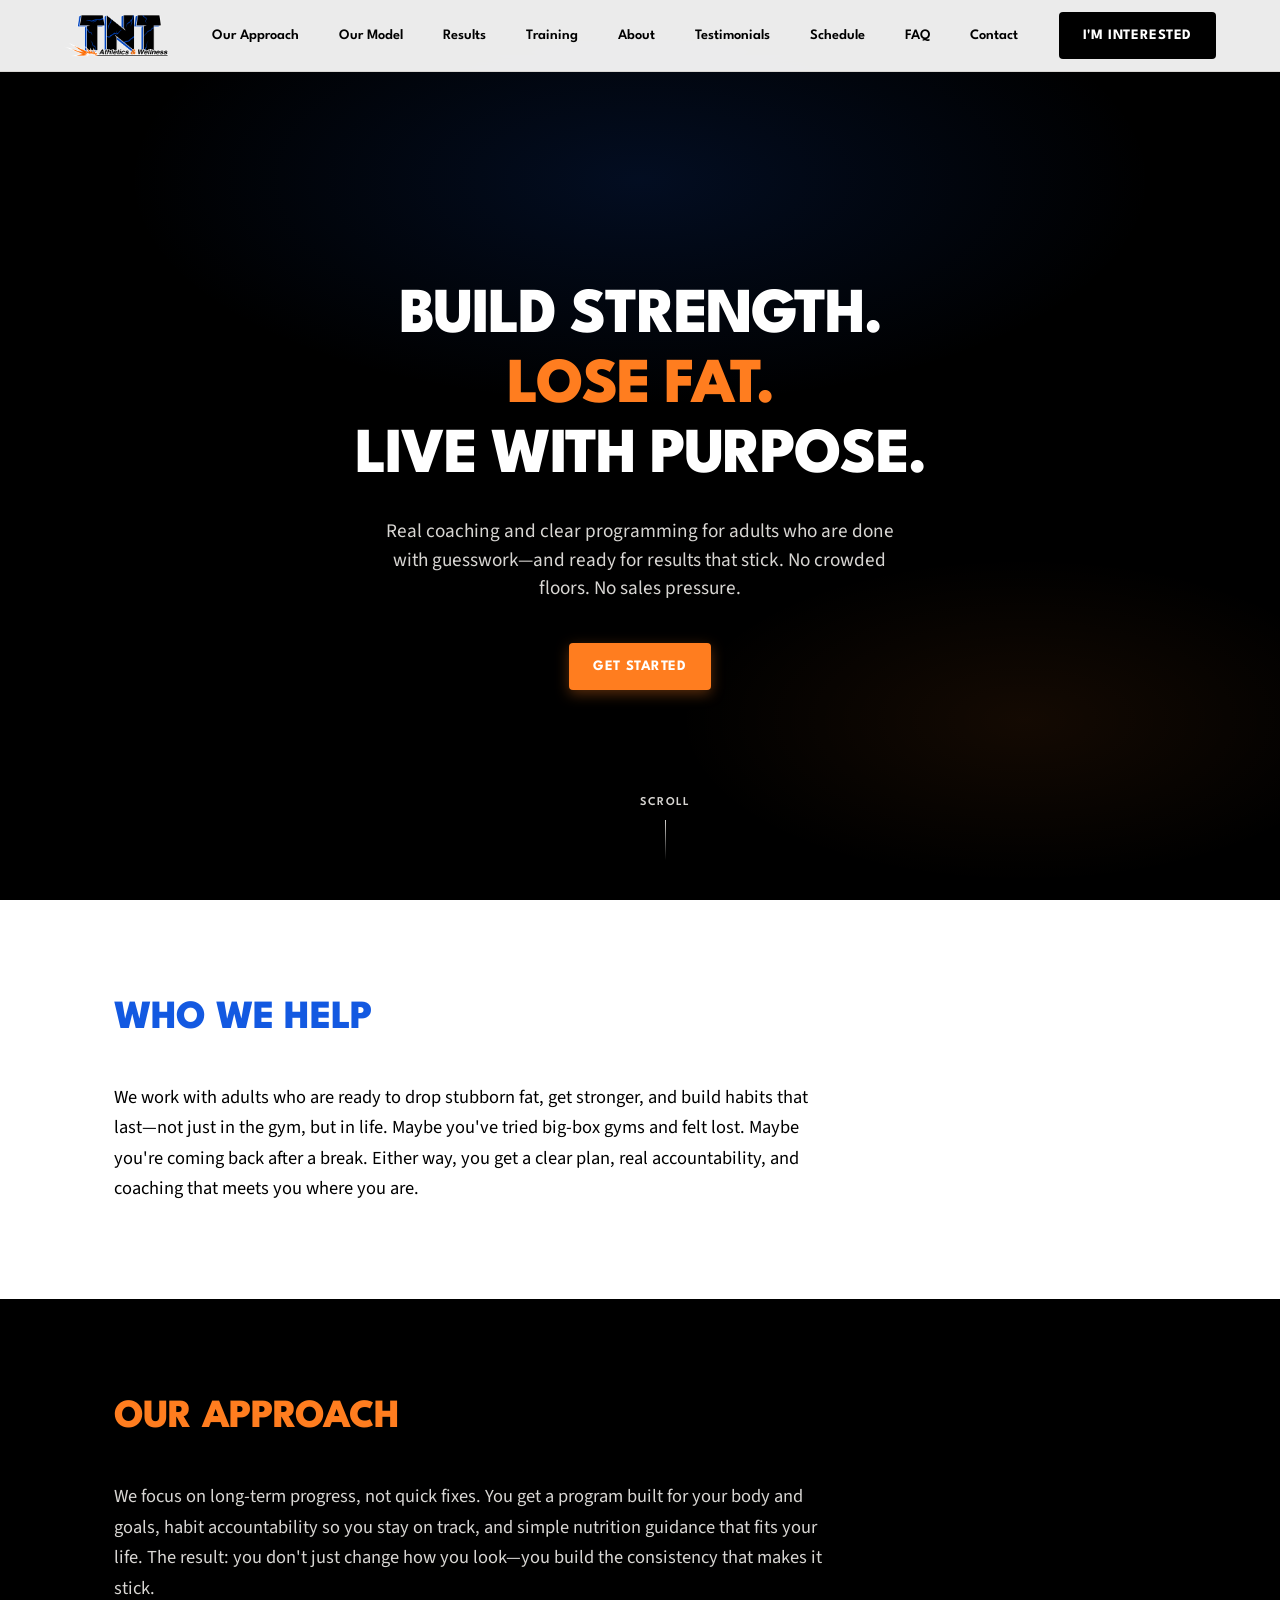
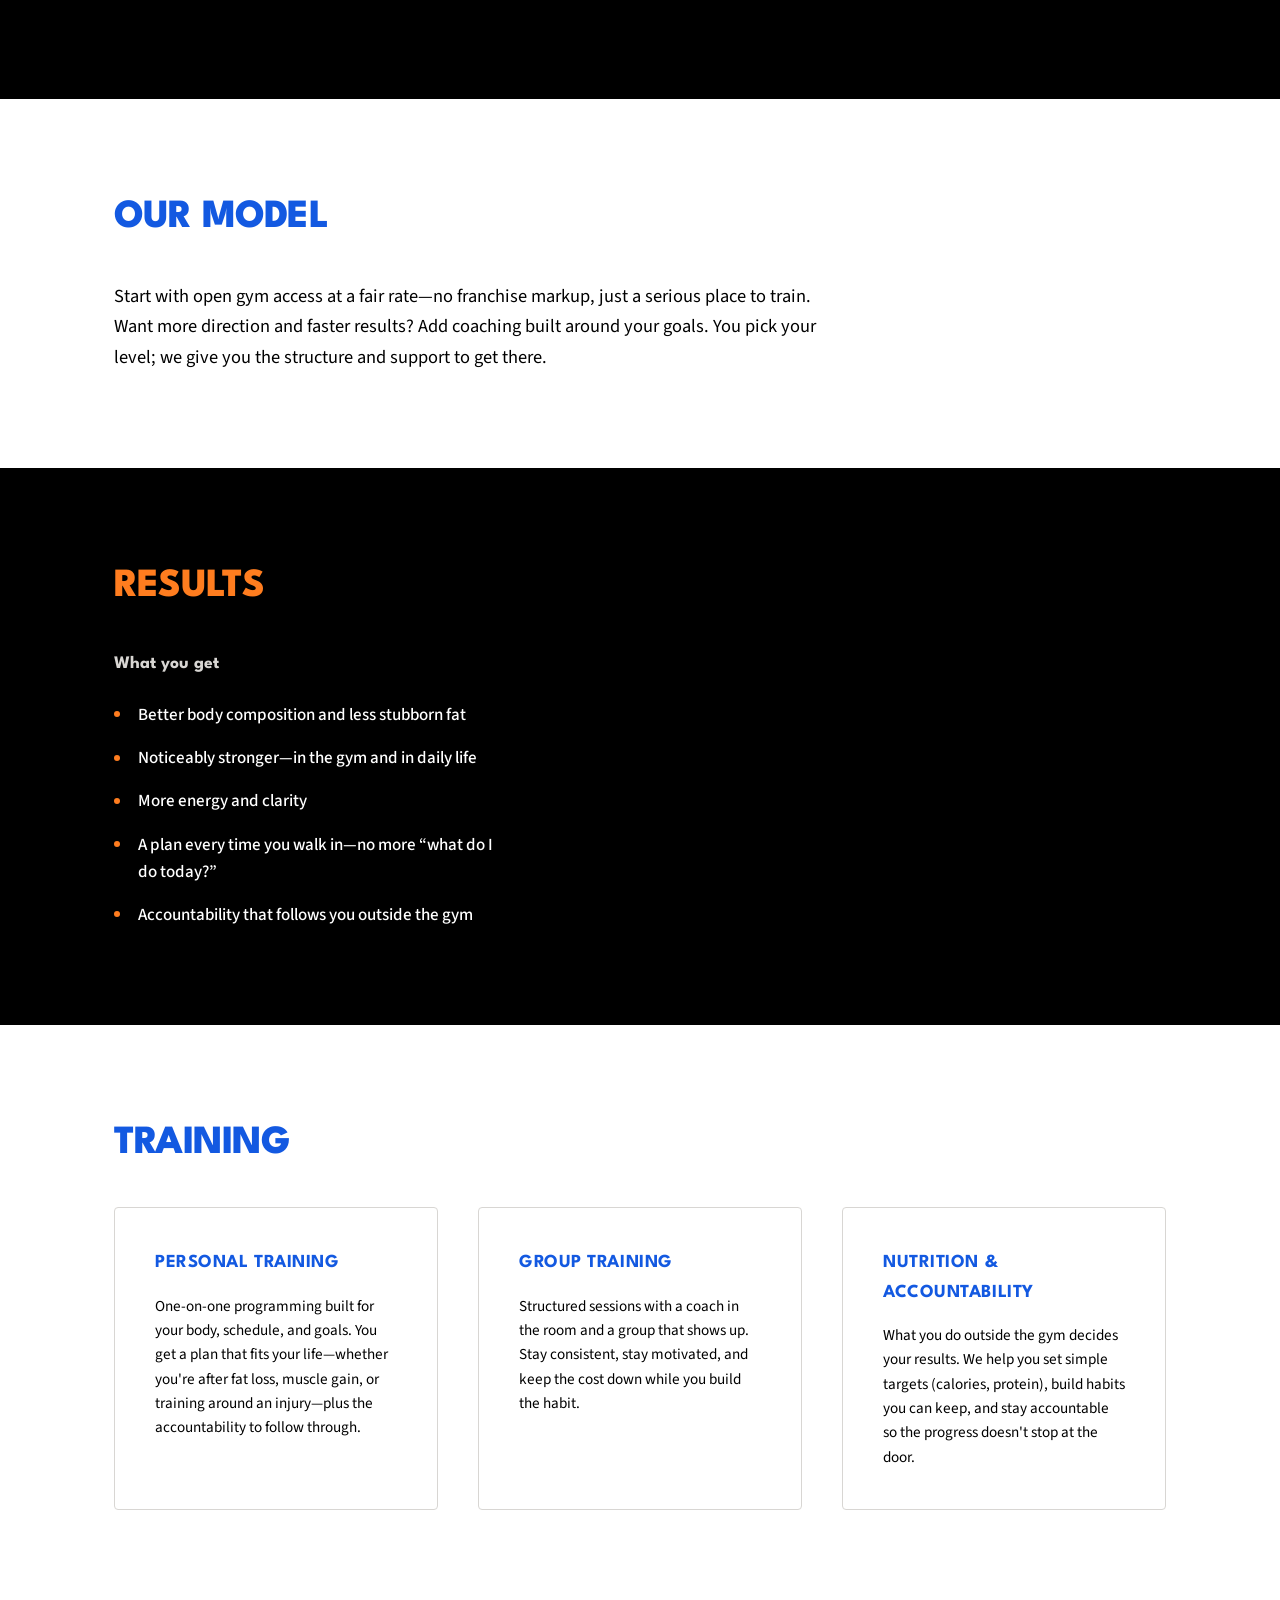
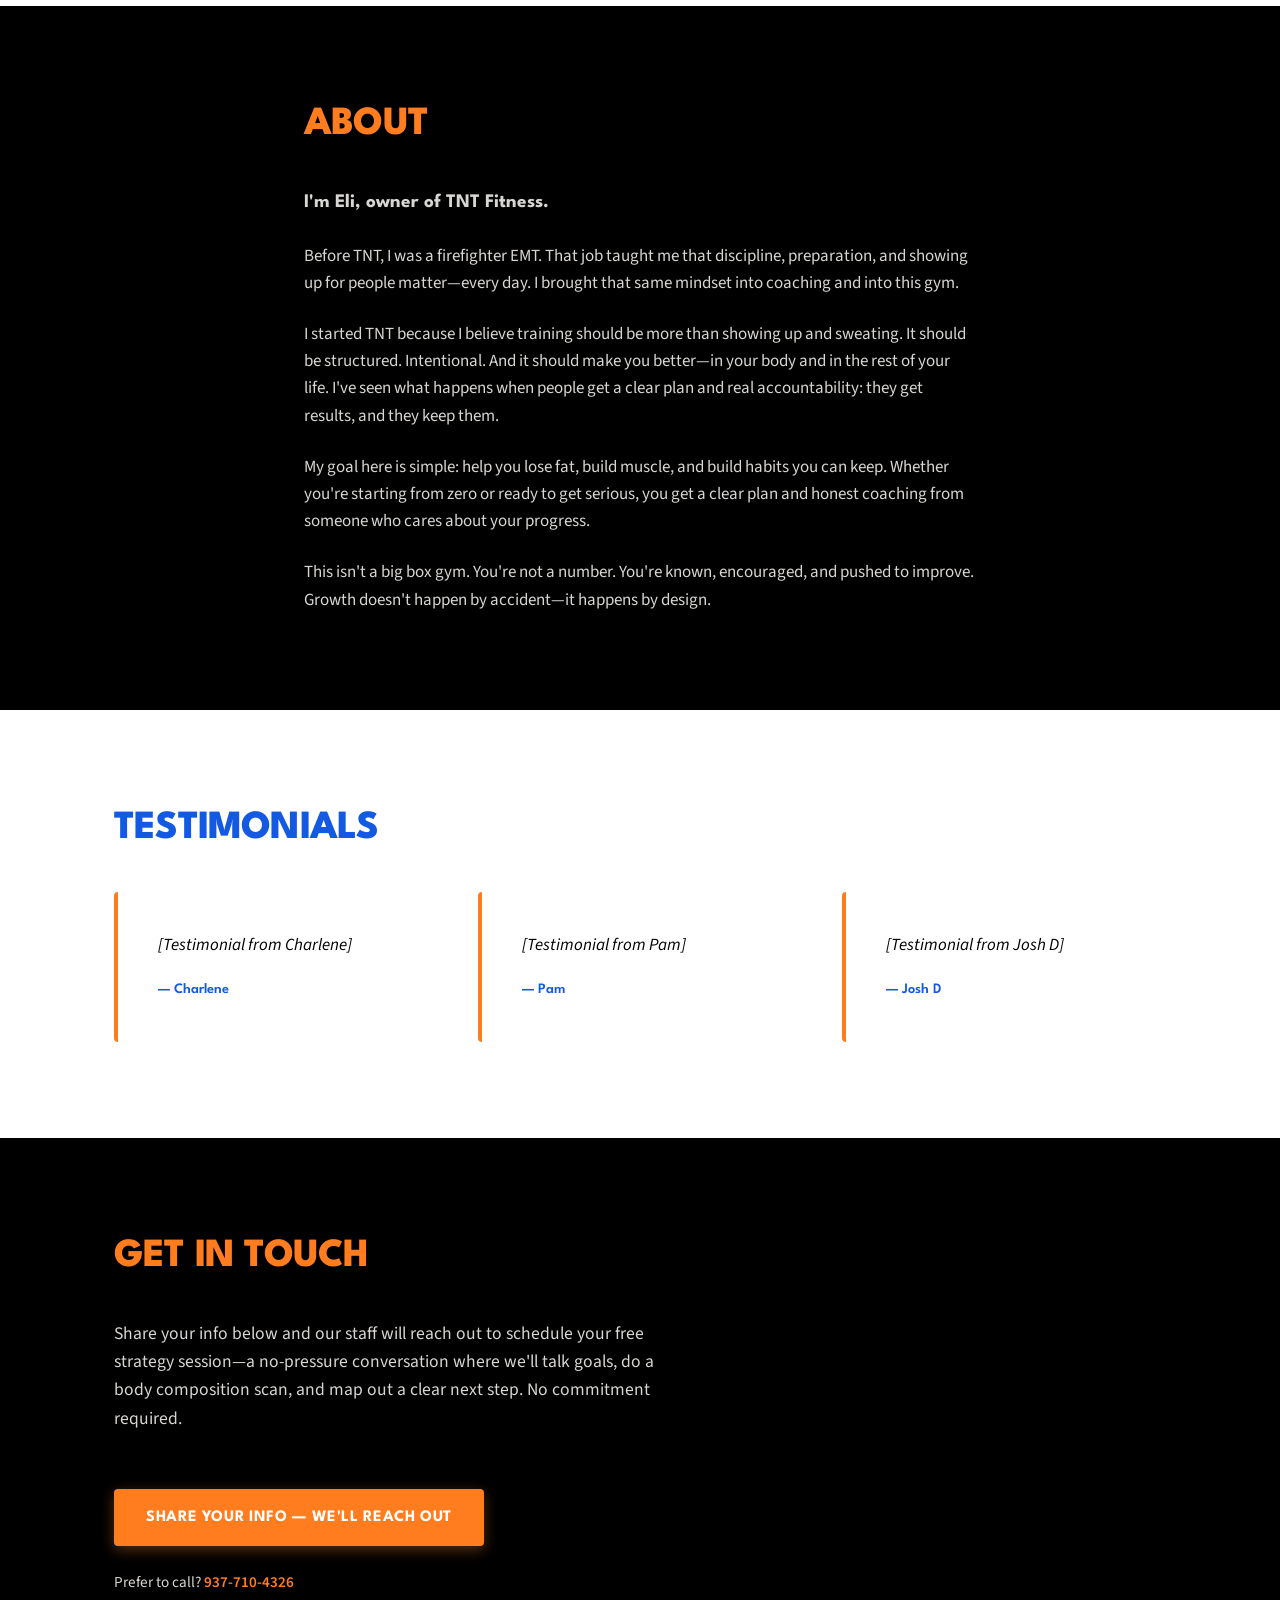
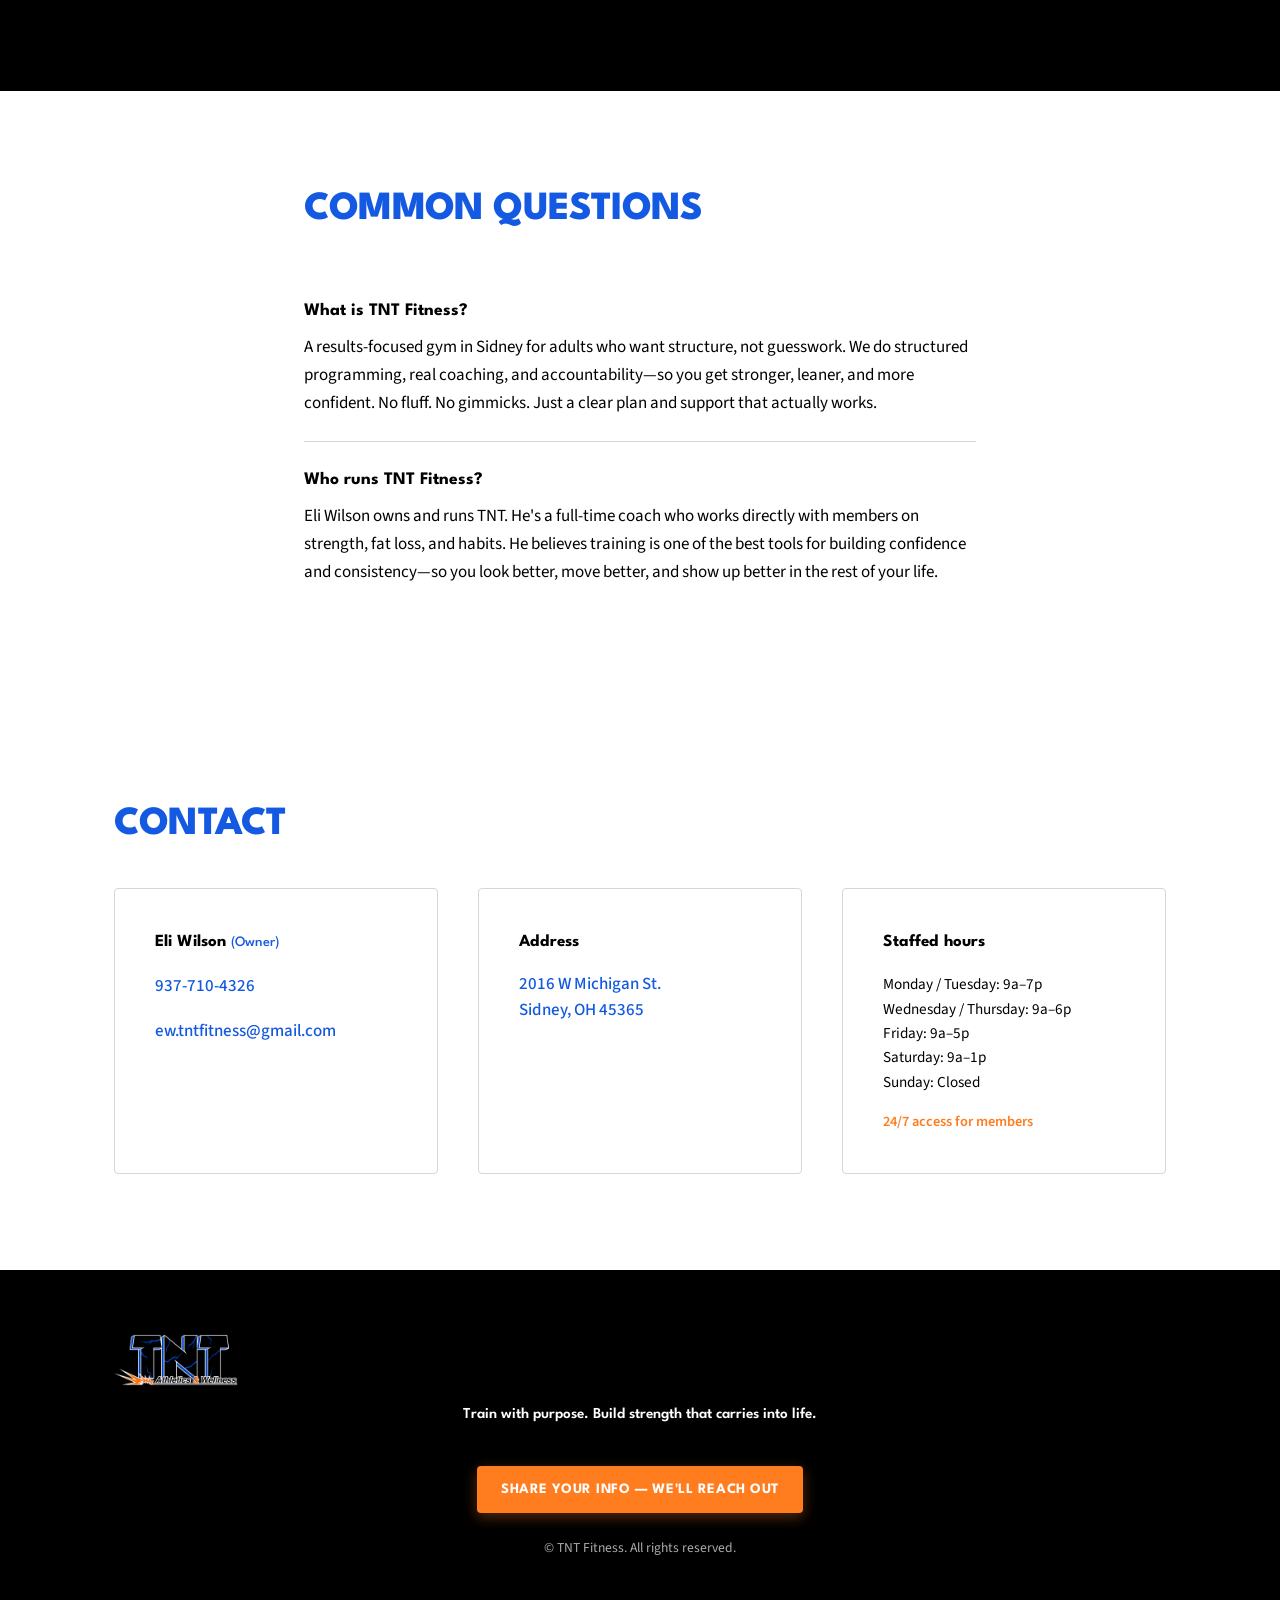
==== index.html @ 1bf8d8f4 "Update call-to-action text in index.html for improved clarity and engagement." ====
<!DOCTYPE html>
<html lang="en">
<head>
  <meta charset="UTF-8" />
  <meta name="viewport" content="width=device-width, initial-scale=1.0" />
  <title>TNT Fitness — Build strength. Lose fat. Live with purpose.</title>
  <meta name="description" content="Personal training and structured programs for adults who want real results. Sidney, OH." />
  <meta property="og:title" content="TNT Fitness — Build strength. Lose fat. Live with purpose." />
  <meta property="og:description" content="Personal training and structured programs for adults who want real results. Sidney, OH." />
  <meta property="og:type" content="website" />
  <link rel="icon" href="favicon.png" type="image/png" />
  <link rel="preconnect" href="https://fonts.googleapis.com" />
  <link rel="preconnect" href="https://fonts.gstatic.com" crossorigin />
  <link href="https://fonts.googleapis.com/css2?family=League+Spartan:wght@400;500;600;700;800&family=Source+Sans+3:wght@400;500;600;700&display=swap" rel="stylesheet" />
  <link rel="stylesheet" href="styles.css" />
</head>
<body data-pushpress-signup-url="https://oab9gel.pushpress.com/open/interested">
  <!-- PushPress lead capture: staff will reach out to schedule strategy session -->
  <a href="#main-content" class="skip-link">Skip to main content</a>
  <header class="site-header" data-header>
    <div class="header-inner">
      <a href="#home" class="logo">
        <img src="logo_small.jpg" alt="TNT Fitness" width="160" height="48" />
      </a>
      <button type="button" class="nav-toggle" aria-label="Toggle menu" aria-expanded="false" data-nav-toggle><span></span><span></span><span></span></button>
      <nav class="nav" data-nav aria-label="Main">
        <a href="#home">Home</a>
        <a href="#who-we-help">Who We Help</a>
        <a href="#approach">Our Approach</a>
        <a href="#model">Our Model</a>
        <a href="#results">Results</a>
        <a href="#training">Training</a>
        <a href="#about">About</a>
        <a href="#testimonials">Testimonials</a>
        <a href="#schedule">Schedule</a>
        <a href="#faq">FAQ</a>
        <a href="#contact">Contact</a>
        <a href="#schedule" class="btn btn-primary nav-cta-mobile signup-cta" data-fallback-href="#schedule">I'm interested</a>
      </nav>
      <a href="#schedule" class="btn btn-cta header-cta signup-cta" data-fallback-href="#schedule">I'm interested</a>
    </div>
  </header>

  <main id="main-content">
    <section id="home" class="hero" data-section>
      <div class="hero-bg"></div>
      <div class="hero-content">
        <h1 class="hero-headline">
          <span class="line">Build strength.</span>
          <span class="line">Lose fat.</span>
          <span class="line">Live with purpose.</span>
        </h1>
        <p class="hero-sub">Real coaching and clear programming for adults who are done with guesswork—and ready for results that stick. No crowded floors. No sales pressure.</p>
        <a href="#schedule" class="btn btn-primary signup-cta" data-fallback-href="#schedule">Get started</a>
      </div>
      <div class="hero-scroll" data-scroll-hint>
        <span>Scroll</span>
        <span class="scroll-line"></span>
      </div>
    </section>

    <section id="who-we-help" class="block block--light" data-section>
      <div class="container">
        <h2 class="section-head section-head--blue" data-section>Who we help</h2>
        <p class="block-lead" data-section>We work with adults who are ready to drop stubborn fat, get stronger, and build habits that last—not just in the gym, but in life. Maybe you've tried big-box gyms and felt lost. Maybe you're coming back after a break. Either way, you get a clear plan, real accountability, and coaching that meets you where you are.</p>
      </div>
    </section>

    <section id="approach" class="block block--dark" data-section>
      <div class="container">
        <h2 class="section-head section-head--blue" data-section>Our approach</h2>
        <p class="block-lead" data-section>We focus on long-term progress, not quick fixes. You get a program built for your body and goals, habit accountability so you stay on track, and simple nutrition guidance that fits your life. The result: you don't just change how you look—you build the consistency that makes it stick.</p>
      </div>
    </section>

    <section id="model" class="block block--light" data-section>
      <div class="container">
        <h2 class="section-head section-head--blue" data-section>Our model</h2>
        <p class="block-lead" data-section>Start with open gym access at a fair rate—no franchise markup, just a serious place to train. Want more direction and faster results? Add coaching built around your goals. You pick your level; we give you the structure and support to get there.</p>
      </div>
    </section>

    <section id="results" class="block block--dark results-block" data-section>
      <div class="container">
        <h2 class="section-head section-head--blue" data-section>Results</h2>
        <p class="results-intro" data-section>What you get</p>
        <ul class="results-list">
          <li>Better body composition and less stubborn fat</li>
          <li>Noticeably stronger—in the gym and in daily life</li>
          <li>More energy and clarity</li>
          <li>A plan every time you walk in—no more “what do I do today?”</li>
          <li>Accountability that follows you outside the gym</li>
        </ul>
      </div>
    </section>

    <section id="training" class="block block--light training-block" data-section>
      <div class="container">
        <h2 class="section-head section-head--blue" data-section>Training</h2>
        <div class="training-cards">
          <article class="training-card">
            <h3 class="training-card-title">Personal training</h3>
            <p>One-on-one programming built for your body, schedule, and goals. You get a plan that fits your life—whether you're after fat loss, muscle gain, or training around an injury—plus the accountability to follow through.</p>
          </article>
          <article class="training-card">
            <h3 class="training-card-title">Group training</h3>
            <p>Structured sessions with a coach in the room and a group that shows up. Stay consistent, stay motivated, and keep the cost down while you build the habit.</p>
          </article>
          <article class="training-card">
            <h3 class="training-card-title">Nutrition & accountability</h3>
            <p>What you do outside the gym decides your results. We help you set simple targets (calories, protein), build habits you can keep, and stay accountable so the progress doesn't stop at the door.</p>
          </article>
        </div>
      </div>
    </section>

    <section id="about" class="block block--dark about-block" data-section>
      <div class="container container--narrow">
        <h2 class="section-head section-head--blue" data-section>About</h2>
        <div class="about-content" data-section>
          <p class="about-lead">I'm Eli, owner of TNT Fitness.</p>
          <p>Before TNT, I was a firefighter EMT. That job taught me that discipline, preparation, and showing up for people matter—every day. I brought that same mindset into coaching and into this gym.</p>
          <p>I started TNT because I believe training should be more than showing up and sweating. It should be structured. Intentional. And it should make you better—in your body and in the rest of your life. I've seen what happens when people get a clear plan and real accountability: they get results, and they keep them.</p>
          <p>My goal here is simple: help you lose fat, build muscle, and build habits you can keep. Whether you're starting from zero or ready to get serious, you get a clear plan and honest coaching from someone who cares about your progress.</p>
          <p>This isn't a big box gym. You're not a number. You're known, encouraged, and pushed to improve. Growth doesn't happen by accident—it happens by design.</p>
        </div>
      </div>
    </section>

    <section id="testimonials" class="block block--light" data-section>
      <div class="container">
        <h2 class="section-head section-head--blue" data-section>Testimonials</h2>
        <div class="testimonials-grid">
          <blockquote class="testimonial">
            <p class="testimonial-text">[Testimonial from Charlene]</p>
            <cite>— Charlene</cite>
          </blockquote>
          <blockquote class="testimonial">
            <p class="testimonial-text">[Testimonial from Pam]</p>
            <cite>— Pam</cite>
          </blockquote>
          <blockquote class="testimonial">
            <p class="testimonial-text">[Testimonial from Josh D]</p>
            <cite>— Josh D</cite>
          </blockquote>
        </div>
      </div>
    </section>

    <section id="schedule" class="block block--dark schedule-block" data-section>
      <div class="container">
        <h2 class="section-head section-head--blue" data-section>Get in touch</h2>
        <p class="schedule-intro" data-section>Share your info below and our staff will reach out to schedule your free strategy session—a no-pressure conversation where we'll talk goals, do a body composition scan, and map out a clear next step. No commitment required.</p>
        <a href="tel:9377104326" class="btn btn-primary btn--large signup-cta" data-fallback-href="tel:9377104326">Share your info — we'll reach out</a>
        <p class="schedule-call">Prefer to call? <a href="tel:9377104326">937-710-4326</a></p>
      </div>
    </section>

    <section id="faq" class="block block--light faq-block" data-section>
      <div class="container container--narrow">
        <h2 class="section-head section-head--blue" data-section>Common questions</h2>
        <dl class="faq-list">
          <div class="faq-item">
            <dt class="faq-question">What is TNT Fitness?</dt>
            <dd class="faq-answer">A results-focused gym in Sidney for adults who want structure, not guesswork. We do structured programming, real coaching, and accountability—so you get stronger, leaner, and more confident. No fluff. No gimmicks. Just a clear plan and support that actually works.</dd>
          </div>
          <div class="faq-item">
            <dt class="faq-question">Who runs TNT Fitness?</dt>
            <dd class="faq-answer">Eli Wilson owns and runs TNT. He's a full-time coach who works directly with members on strength, fat loss, and habits. He believes training is one of the best tools for building confidence and consistency—so you look better, move better, and show up better in the rest of your life.</dd>
          </div>
        </dl>
      </div>
    </section>

    <section id="contact" class="block block--light contact-block" data-section>
      <div class="container">
        <h2 class="section-head section-head--blue" data-section>Contact</h2>
        <div class="contact-grid">
          <div class="contact-card">
            <p class="contact-name">Eli Wilson <span>(Owner)</span></p>
            <p><a href="tel:9377104326">937-710-4326</a></p>
            <p><a href="mailto:ew.tntfitness@gmail.com">ew.tntfitness@gmail.com</a></p>
          </div>
          <div class="contact-card">
            <p class="contact-address-title">Address</p>
            <p class="contact-address"><a href="https://www.google.com/maps/search/?api=1&query=2016+W+Michigan+St+Sidney+OH+45365" target="_blank" rel="noopener noreferrer">2016 W Michigan St.<br />Sidney, OH 45365</a></p>
          </div>
          <div class="contact-card">
            <p class="contact-hours-title">Staffed hours</p>
            <ul class="contact-hours">
              <li>Monday / Tuesday: 9a–7p</li>
              <li>Wednesday / Thursday: 9a–6p</li>
              <li>Friday: 9a–5p</li>
              <li>Saturday: 9a–1p</li>
              <li>Sunday: Closed</li>
            </ul>
            <p class="contact-24">24/7 access for members</p>
          </div>
        </div>
      </div>
    </section>
  </main>

  <footer class="site-footer">
    <div class="container">
      <a href="#home" class="logo logo--footer">
        <img src="logo_small.jpg" alt="TNT Fitness" width="180" height="54" />
      </a>
      <p class="footer-tagline">Train with purpose. Build strength that carries into life.</p>
      <a href="#schedule" class="btn btn-primary footer-cta signup-cta" data-fallback-href="#schedule">Share your info — we'll reach out</a>
      <p class="footer-copy">&copy; TNT Fitness. All rights reserved.</p>
    </div>
  </footer>

  <script src="script.js"></script>
</body>
</html>
---- styles.css ----
/* TNT Fitness — Brand variables (Style.png + Instructions) */
:root {
  --orange: #FF7D1F;
  --blue: #1359E1;
  --blue-dark: #0d42a8;
  --gray-light: #D8D6D3;
  --white: #FFFFFF;
  --black: #000000;
  --font-display: "League Spartan", sans-serif;
  --font-impact: Impact, "Haettenschweiler", "Franklin Gothic Bold", sans-serif;
  --font-body: "Source Sans 3", "Proxima Nova", sans-serif;
  --space-xs: 0.5rem;
  --space-sm: 1rem;
  --space-md: 1.5rem;
  --space-lg: 2.5rem;
  --space-xl: 4rem;
  --space-2xl: 6rem;
  --radius: 4px;
  --transition: 0.25s ease;
  --header-h: 4.5rem;
}

*, *::before, *::after { box-sizing: border-box; }

/* Skip link: visible on focus for keyboard users */
.skip-link {
  position: absolute;
  top: -100px;
  left: var(--space-md);
  z-index: 200;
  padding: var(--space-sm) var(--space-md);
  background: var(--orange);
  color: var(--white);
  font-family: var(--font-display);
  font-weight: 700;
  font-size: 0.9rem;
  border-radius: var(--radius);
  transition: top 0.2s ease;
}
.skip-link:focus {
  top: var(--space-md);
  outline: 3px solid var(--blue);
  outline-offset: 2px;
}

html {
  scroll-behavior: smooth;
  -webkit-font-smoothing: antialiased;
}
@media (prefers-reduced-motion: reduce) {
  html { scroll-behavior: auto; }
  .hero-headline .line,
  .hero-sub,
  .hero .btn-primary,
  .hero-scroll,
  .block [data-section],
  .results-list li,
  .training-card,
  .testimonial,
  .contact-card,
  .scroll-line { animation: none !important; transition: none !important; }
  .hero-headline .line,
  .hero-sub,
  .hero .btn-primary,
  .hero-scroll { opacity: 1; transform: none; }
  .block [data-section],
  .results-list li,
  .training-card,
  .testimonial,
  .contact-card { opacity: 1; transform: none; }
  .block.is-visible .results-list li,
  .block.is-visible .training-card,
  .block.is-visible .testimonial,
  .block.is-visible .contact-card { opacity: 1; transform: none; }
}

body {
  margin: 0;
  font-family: var(--font-body);
  font-size: 1.0625rem;
  line-height: 1.6;
  color: var(--black);
  background: var(--white);
  overflow-x: hidden;
}

img { max-width: 100%; height: auto; display: block; }
a { color: inherit; text-decoration: none; }

/* Focus visible: high-contrast outlines for keyboard users */
a:focus-visible,
button:focus-visible {
  outline: 3px solid var(--orange);
  outline-offset: 2px;
}
.nav a:focus-visible::after { width: 100%; }

.container {
  width: 100%;
  max-width: 1100px;
  margin: 0 auto;
  padding: 0 var(--space-md);
}
.container--narrow { max-width: 720px; }

/* ----- Header ----- */
.site-header {
  position: fixed;
  top: 0;
  left: 0;
  right: 0;
  z-index: 100;
  height: var(--header-h);
  background: rgba(255, 255, 255, 0.92);
  backdrop-filter: blur(12px);
  border-bottom: 1px solid var(--gray-light);
  transition: transform 0.3s ease, background 0.3s ease;
}
.site-header.is-hidden { transform: translateY(-100%); }
.site-header.is-scrolled { background: rgba(255, 255, 255, 0.98); }

.header-inner {
  max-width: 1200px;
  margin: 0 auto;
  padding: 0 var(--space-md);
  height: 100%;
  display: flex;
  align-items: center;
  justify-content: space-between;
  gap: var(--space-md);
  min-width: 0;
  overflow: hidden;
}

.logo {
  display: block;
  flex-shrink: 0;
  z-index: 1;
  position: relative;
  line-height: 0;
}
.logo img {
  display: block;
  height: auto;
  max-height: 2.75rem;
  width: auto;
  object-fit: contain;
}
.logo--footer img {
  max-height: 3.25rem;
}

.nav {
  display: flex;
  align-items: center;
  gap: var(--space-lg);
  flex: 1 1 auto;
  min-width: 0;
  justify-content: center;
  overflow-x: auto;
  overflow-y: hidden;
  -webkit-overflow-scrolling: touch;
  scrollbar-width: none;
  padding: 0 var(--space-xs);
}
.nav::-webkit-scrollbar {
  display: none;
}
.nav a {
  font-family: var(--font-display);
  font-weight: 600;
  font-size: 0.9rem;
  color: var(--black);
  position: relative;
  white-space: nowrap;
}
.nav a::after {
  content: "";
  position: absolute;
  left: 0;
  bottom: -2px;
  width: 0;
  height: 2px;
  background: var(--orange);
  transition: width var(--transition);
}
.nav a:hover::after { width: 100%; }

.nav-toggle {
  display: none;
  width: 2rem;
  height: 2rem;
  padding: 0;
  border: none;
  background: none;
  cursor: pointer;
  flex-direction: column;
  justify-content: center;
  gap: 5px;
}
.nav-toggle span {
  display: block;
  width: 100%;
  height: 2px;
  background: var(--black);
  transition: transform var(--transition), opacity var(--transition);
}
/* Hamburger to X when menu open */
.nav.is-open .nav-toggle span:nth-child(1) {
  transform: translateY(7px) rotate(45deg);
}
.nav.is-open .nav-toggle span:nth-child(2) {
  opacity: 0;
}
.nav.is-open .nav-toggle span:nth-child(3) {
  transform: translateY(-7px) rotate(-45deg);
}

.nav-cta-mobile {
  display: none;
  margin-top: var(--space-md);
  width: 100%;
  justify-content: center;
}

.header-cta {
  flex-shrink: 0;
  white-space: nowrap;
  z-index: 1;
  position: relative;
}

/* ----- Buttons ----- */
.btn {
  display: inline-flex;
  align-items: center;
  justify-content: center;
  padding: 0.75rem 1.5rem;
  font-family: var(--font-display);
  font-weight: 700;
  font-size: 0.9rem;
  text-transform: uppercase;
  letter-spacing: 0.04em;
  border: none;
  border-radius: var(--radius);
  cursor: pointer;
  transition: transform var(--transition), box-shadow var(--transition), background var(--transition);
}
.btn:hover { transform: translateY(-1px); }
.btn:active { transform: translateY(0); }

.btn-primary {
  background: var(--orange);
  color: var(--white);
  box-shadow: 0 4px 14px rgba(255, 125, 31, 0.35);
}
.btn-primary:hover { box-shadow: 0 6px 20px rgba(255, 125, 31, 0.45); }

.btn-cta {
  background: var(--black);
  color: var(--white);
}
.btn-cta:hover { background: var(--blue); }

.btn--large { padding: 1rem 2rem; font-size: 1rem; }

/* ----- Hero ----- */
.hero {
  scroll-margin-top: 0;
  min-height: 100vh;
  display: flex;
  flex-direction: column;
  justify-content: center;
  align-items: center;
  text-align: center;
  padding: calc(var(--header-h) + var(--space-2xl)) var(--space-md) var(--space-2xl);
  position: relative;
  background: var(--black);
  color: var(--white);
}

.hero-bg {
  position: absolute;
  inset: 0;
  background:
    radial-gradient(ellipse 80% 50% at 50% 20%, rgba(19, 89, 225, 0.15) 0%, transparent 50%),
    radial-gradient(ellipse 60% 40% at 80% 80%, rgba(255, 125, 31, 0.08) 0%, transparent 45%);
  pointer-events: none;
}

.hero-content {
  position: relative;
  z-index: 1;
  max-width: 800px;
}

.hero-headline {
  font-family: var(--font-display);
  font-weight: 800;
  font-size: clamp(2.25rem, 6vw, 4rem);
  line-height: 1.1;
  letter-spacing: -0.03em;
  margin: 0 0 var(--space-md);
  text-transform: uppercase;
}

.hero-headline .line {
  display: block;
  opacity: 0;
  transform: translateY(24px);
  animation: heroLine 0.7s ease forwards;
}
.hero-headline .line:nth-child(1) { animation-delay: 0.15s; }
.hero-headline .line:nth-child(2) { animation-delay: 0.3s; }
.hero-headline .line:nth-child(3) { animation-delay: 0.45s; }

.hero-headline .line:nth-child(2) {
  color: var(--orange);
  -webkit-text-stroke: 0;
}

@keyframes heroLine {
  to {
    opacity: 1;
    transform: translateY(0);
  }
}

.hero-sub {
  font-size: 1.2rem;
  line-height: 1.5;
  color: var(--gray-light);
  max-width: 540px;
  margin: 0 auto var(--space-lg);
  opacity: 0;
  transform: translateY(16px);
  animation: heroLine 0.6s ease 0.6s forwards;
}

.hero .btn-primary {
  opacity: 0;
  transform: translateY(16px);
  animation: heroLine 0.5s ease 0.85s forwards;
}

.hero-scroll {
  position: absolute;
  bottom: var(--space-lg);
  left: 50%;
  transform: translateX(-50%);
  display: flex;
  flex-direction: column;
  align-items: center;
  gap: var(--space-xs);
  font-family: var(--font-display);
  font-size: 0.75rem;
  font-weight: 600;
  text-transform: uppercase;
  letter-spacing: 0.1em;
  color: var(--gray-light);
  opacity: 0;
  animation: heroLine 0.5s ease 1.2s forwards;
}
.scroll-line {
  width: 1px;
  height: 40px;
  background: linear-gradient(to bottom, var(--gray-light), transparent);
  animation: scrollPulse 2s ease-in-out infinite;
}
@keyframes scrollPulse {
  0%, 100% { opacity: 0.5; transform: scaleY(0.8); }
  50% { opacity: 1; transform: scaleY(1); }
}

/* ----- Sections ----- */
section[id] {
  scroll-margin-top: var(--header-h);
}

.block {
  padding: var(--space-2xl) 0;
  position: relative;
}
.block--light { background: var(--white); color: var(--black); }
.block--dark { background: var(--black); color: var(--white); }

.block [data-section] {
  opacity: 0;
  transform: translateY(28px);
  transition: opacity 0.6s ease, transform 0.6s ease;
}
.block [data-section].is-visible {
  opacity: 1;
  transform: translateY(0);
}

.section-head {
  font-family: var(--font-display);
  font-weight: 800;
  font-size: clamp(1.75rem, 4vw, 2.5rem);
  letter-spacing: -0.02em;
  text-transform: uppercase;
  margin: 0 0 var(--space-lg);
  line-height: 1.15;
}
.section-head--blue { color: var(--blue); }
.block--dark .section-head--blue { color: var(--orange); }

.block-lead {
  font-size: 1.15rem;
  line-height: 1.65;
  max-width: 720px;
  margin: 0;
}
.block--dark .block-lead { color: var(--gray-light); }

/* Results */
.results-intro {
  font-family: var(--font-display);
  font-weight: 700;
  font-size: 1.1rem;
  margin: 0 0 var(--space-md);
  color: var(--gray-light);
}
.results-list {
  list-style: none;
  padding: 0;
  margin: 0;
  display: grid;
  gap: var(--space-sm);
  max-width: 400px;
}
.results-list li {
  position: relative;
  padding-left: 1.5rem;
  font-weight: 500;
}
.results-list li::before {
  content: "";
  position: absolute;
  left: 0;
  top: 0.55em;
  width: 6px;
  height: 6px;
  background: var(--orange);
  border-radius: 50%;
}
.block--dark .results-list li::before { background: var(--orange); }

/* Training cards */
.training-cards {
  display: grid;
  grid-template-columns: repeat(auto-fit, minmax(280px, 1fr));
  gap: var(--space-lg);
  margin-top: var(--space-lg);
}
.training-card {
  padding: var(--space-lg);
  background: var(--white);
  color: var(--black);
  border-radius: var(--radius);
  border: 1px solid var(--gray-light);
  transition: border-color var(--transition), box-shadow var(--transition);
}
.training-card:hover {
  border-color: var(--blue);
  box-shadow: 0 8px 24px rgba(19, 89, 225, 0.12);
}
.training-card-title {
  font-family: var(--font-display);
  font-weight: 700;
  font-size: 1.15rem;
  margin: 0 0 var(--space-sm);
  color: var(--blue);
  text-transform: uppercase;
  letter-spacing: 0.03em;
}
.training-card p { margin: 0; font-size: 0.95rem; }

/* About */
.about-lead {
  font-family: var(--font-display);
  font-weight: 700;
  font-size: 1.2rem;
  margin: 0 0 var(--space-md);
}
.about-content p {
  margin: 0 0 var(--space-md);
}
.about-content p:last-child { margin-bottom: 0; }
.block--dark .about-content { color: var(--gray-light); }

/* Testimonials */
.testimonials-grid {
  display: grid;
  grid-template-columns: repeat(auto-fit, minmax(260px, 1fr));
  gap: var(--space-lg);
  margin-top: var(--space-lg);
}
.testimonial {
  padding: var(--space-lg);
  background: var(--white);
  border-left: 4px solid var(--orange);
  border-radius: var(--radius);
  margin: 0;
}
.testimonial-text {
  font-style: italic;
  margin: 0 0 var(--space-sm);
  color: var(--black);
}
.testimonial cite {
  font-style: normal;
  font-family: var(--font-display);
  font-weight: 600;
  font-size: 0.9rem;
  color: var(--blue);
}

/* Schedule */
.schedule-intro {
  font-size: 1.1rem;
  margin: 0 0 var(--space-lg);
  max-width: 560px;
}
.block--dark .schedule-intro { color: var(--gray-light); }
.schedule-block .btn-primary { margin-top: var(--space-sm); }
.schedule-call {
  margin: var(--space-md) 0 0;
  font-size: 0.95rem;
  color: var(--gray-light);
}
.schedule-call a { color: var(--orange); font-weight: 600; }
.schedule-call a:hover { text-decoration: underline; }

/* Contact */
.contact-grid {
  display: grid;
  grid-template-columns: repeat(auto-fit, minmax(240px, 1fr));
  gap: var(--space-lg);
  margin-top: var(--space-lg);
}
.contact-card {
  padding: var(--space-lg);
  background: var(--white);
  border-radius: var(--radius);
  border: 1px solid var(--gray-light);
}
.contact-name {
  font-family: var(--font-display);
  font-weight: 700;
  margin: 0 0 var(--space-xs);
  color: var(--black);
}
.contact-name span { font-weight: 500; color: var(--blue); font-size: 0.9rem; }
.contact-card a {
  color: var(--blue);
  font-weight: 500;
}
.contact-card a:hover { text-decoration: underline; }
.contact-address-title {
  font-family: var(--font-display);
  font-weight: 700;
  margin: 0 0 var(--space-sm);
}
.contact-address { margin: 0; line-height: 1.5; }
.contact-address a {
  color: var(--blue);
  font-weight: 500;
}
.contact-address a:hover { text-decoration: underline; }
.contact-hours-title {
  font-family: var(--font-display);
  font-weight: 700;
  margin: 0 0 var(--space-sm);
}
.contact-hours {
  list-style: none;
  padding: 0;
  margin: 0 0 var(--space-sm);
  font-size: 0.95rem;
}
.contact-24 {
  font-size: 0.9rem;
  font-weight: 600;
  color: var(--orange);
  margin: 0;
}

/* FAQ */
.faq-block .section-head { margin-bottom: var(--space-lg); }
.faq-list { margin: 0; }
.faq-item {
  padding: var(--space-md) 0;
  border-bottom: 1px solid var(--gray-light);
}
.faq-item:last-child { border-bottom: none; }
.faq-question {
  font-family: var(--font-display);
  font-weight: 700;
  font-size: 1.1rem;
  color: var(--black);
  margin: 0 0 var(--space-xs);
}
.faq-answer {
  margin: 0;
  line-height: 1.65;
  color: var(--black);
}

/* Footer */
.site-footer {
  background: var(--black);
  color: var(--gray-light);
  padding: var(--space-xl) var(--space-md);
  text-align: center;
}
.footer-tagline {
  font-family: var(--font-display);
  font-weight: 600;
  font-size: 0.95rem;
  margin: var(--space-sm) 0;
  color: var(--white);
}
.footer-cta { margin: var(--space-md) 0; }
.footer-copy { font-size: 0.85rem; margin: 0; opacity: 0.8; }

/* Stagger children in blocks */
.results-list li,
.training-card,
.testimonial,
.contact-card {
  opacity: 0;
  transform: translateY(20px);
  transition: opacity 0.5s ease, transform 0.5s ease;
}
.block.is-visible .results-list li,
.block.is-visible .training-card,
.block.is-visible .testimonial,
.block.is-visible .contact-card {
  opacity: 1;
  transform: translateY(0);
}
.block.is-visible .results-list li:nth-child(1) { transition-delay: 0.1s; }
.block.is-visible .results-list li:nth-child(2) { transition-delay: 0.18s; }
.block.is-visible .results-list li:nth-child(3) { transition-delay: 0.26s; }
.block.is-visible .results-list li:nth-child(4) { transition-delay: 0.34s; }
.block.is-visible .results-list li:nth-child(5) { transition-delay: 0.42s; }
.block.is-visible .training-card:nth-child(2) { transition-delay: 0.1s; }
.block.is-visible .training-card:nth-child(3) { transition-delay: 0.2s; }
.block.is-visible .training-card:nth-child(4) { transition-delay: 0.3s; }
.block.is-visible .testimonial:nth-child(2) { transition-delay: 0.1s; }
.block.is-visible .testimonial:nth-child(3) { transition-delay: 0.2s; }
.block.is-visible .testimonial:nth-child(4) { transition-delay: 0.3s; }
.block.is-visible .contact-card:nth-child(2) { transition-delay: 0.08s; }
.block.is-visible .contact-card:nth-child(3) { transition-delay: 0.16s; }
.block.is-visible .contact-card:nth-child(4) { transition-delay: 0.24s; }

/* ----- Responsive ----- */
/* Show mobile menu before nav + CTA get cramped (11 links need room) */
@media (max-width: 1200px) {
  .nav { display: none; }
  .header-cta { display: none; }
  .nav-toggle {
    display: flex;
  }
  .nav.is-open {
    display: flex;
    position: fixed;
    z-index: 99;
    top: var(--header-h);
    left: 0;
    right: 0;
    bottom: 0;
    height: calc(100vh - var(--header-h));
    max-height: calc(100vh - var(--header-h));
    min-height: 0;
    background: var(--white);
    flex-direction: column;
    justify-content: flex-start;
    align-items: center;
    gap: var(--space-md);
    padding: var(--space-xl);
    overflow-y: scroll;
    overflow-x: hidden;
    -webkit-overflow-scrolling: touch;
    touch-action: pan-y;
    overscroll-behavior-y: contain;
  }
  .nav.is-open a { font-size: 1.25rem; }
  .nav.is-open .nav-cta-mobile {
    display: inline-flex;
    margin-top: var(--space-lg);
  }
}

@media (max-width: 600px) {
  :root { --space-2xl: 4rem; }
  .hero-headline { font-size: 2rem; }
  .hero-sub { font-size: 1rem; }
  .section-head { font-size: 1.5rem; }
}
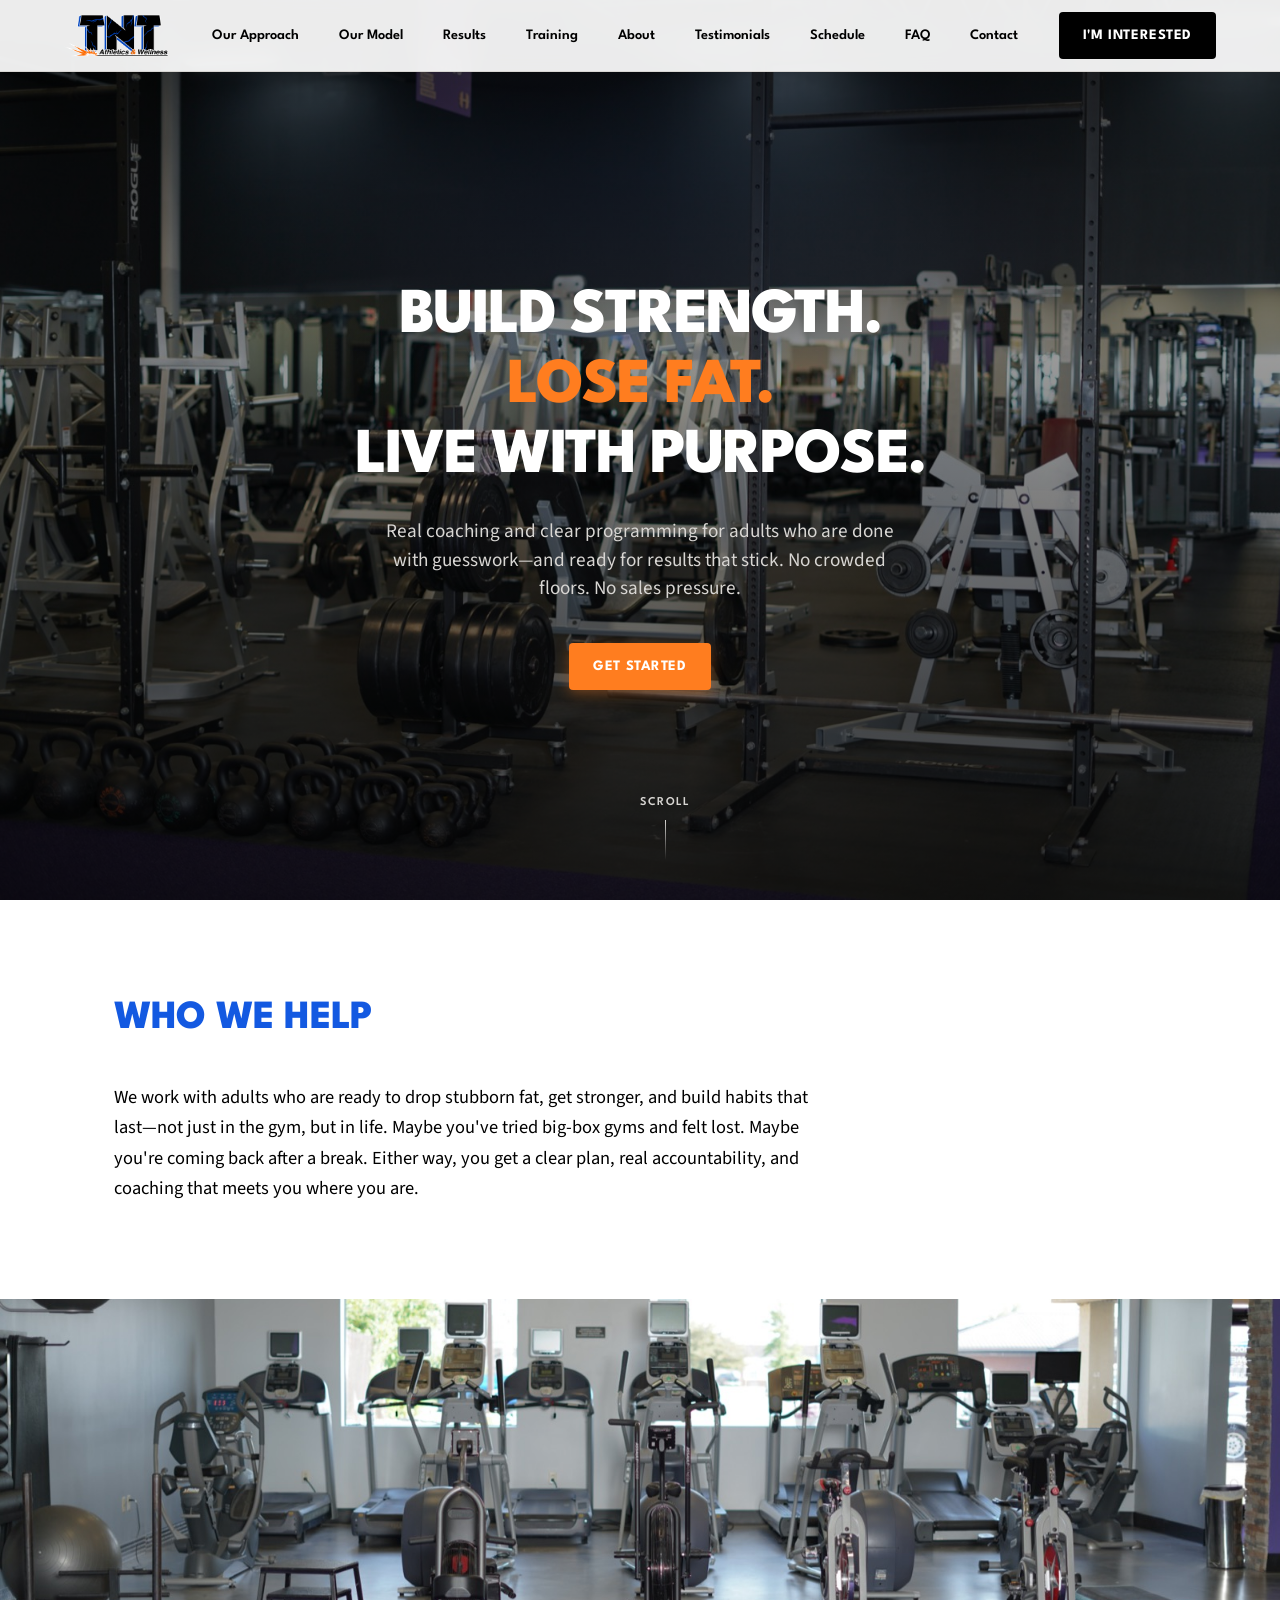
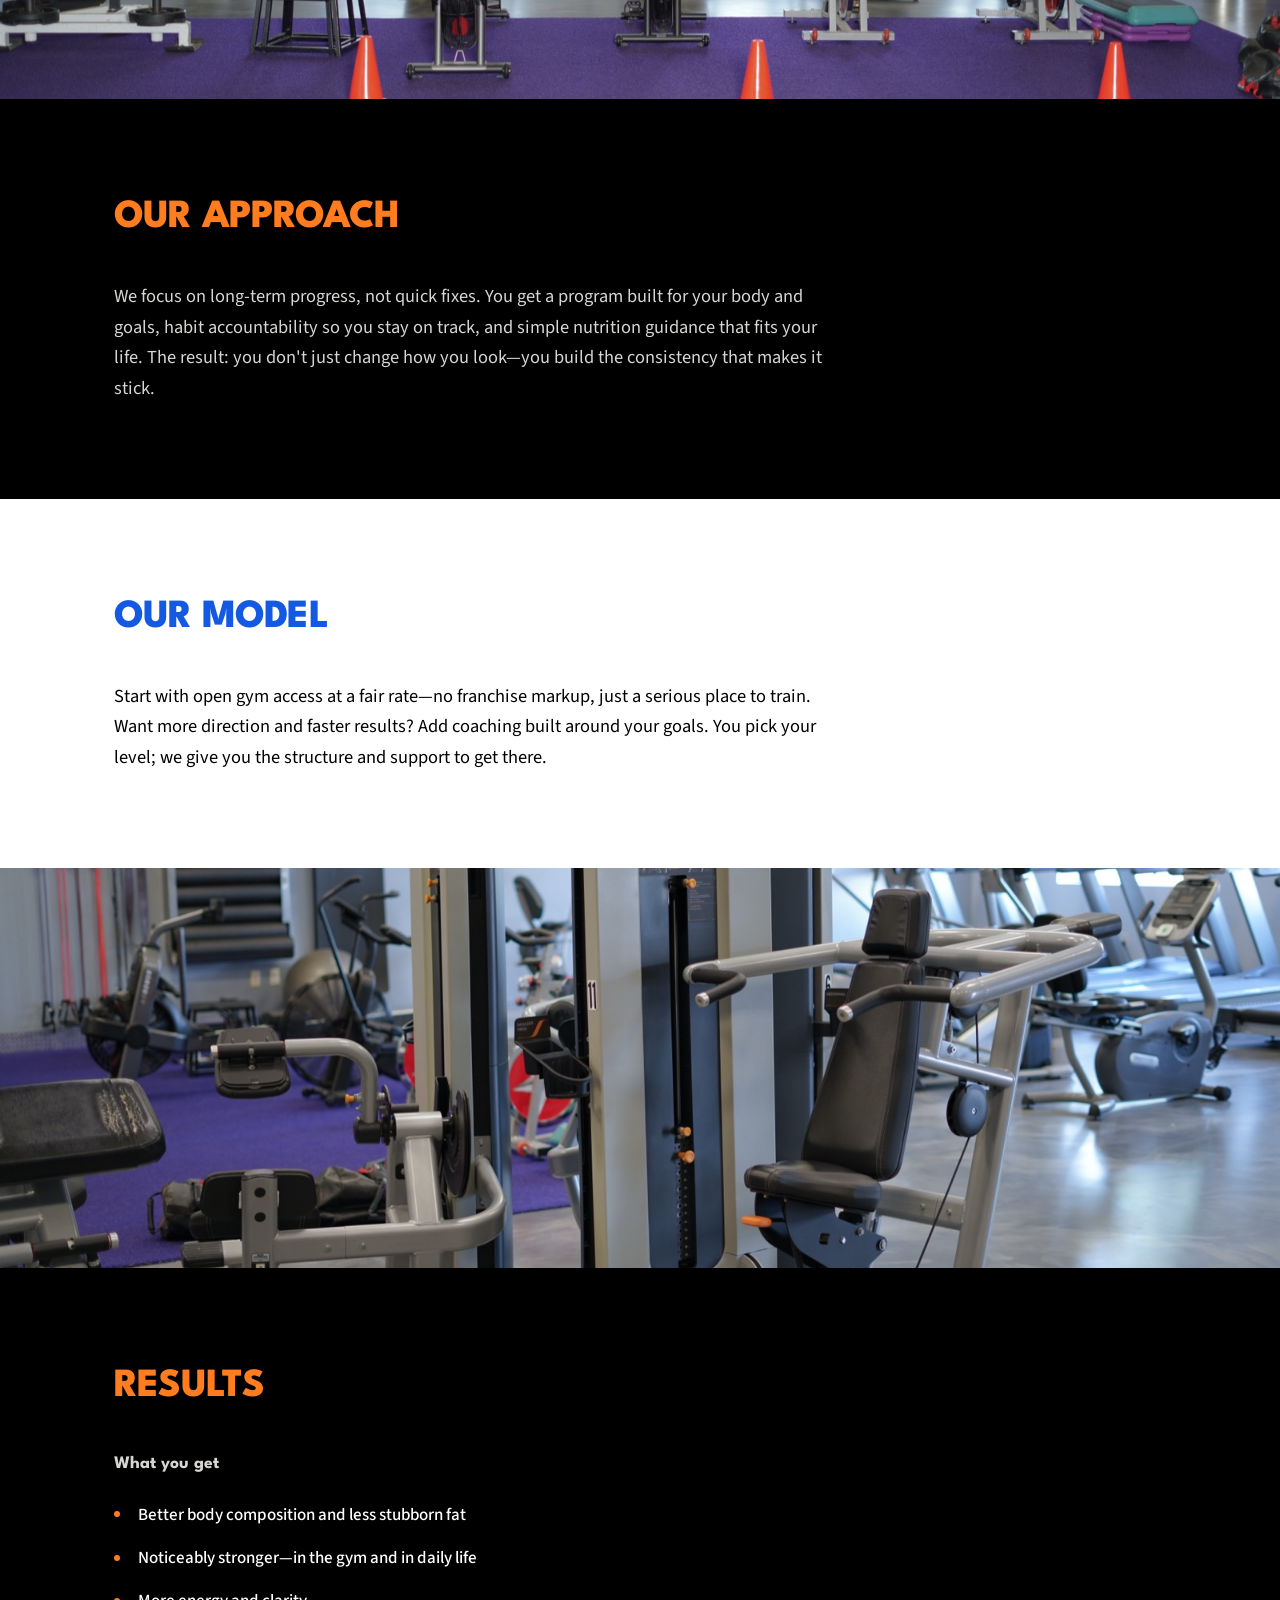
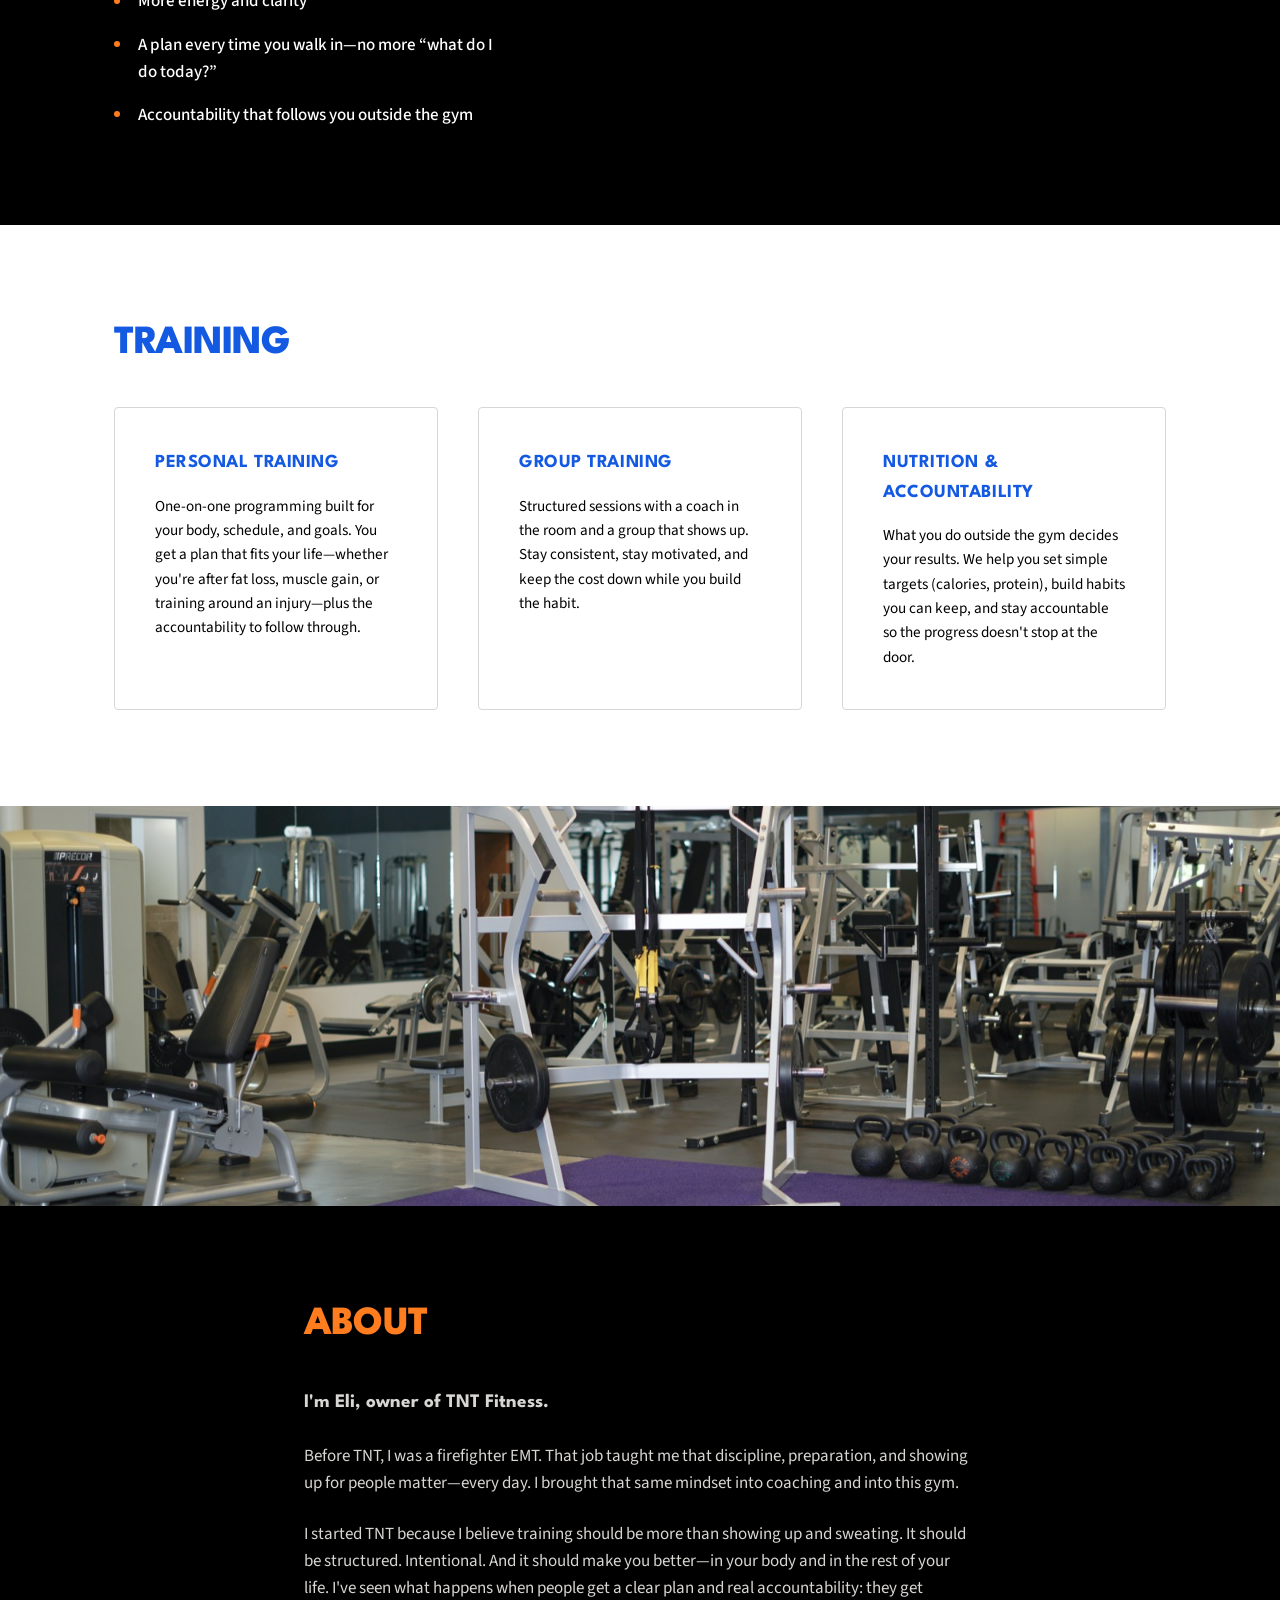
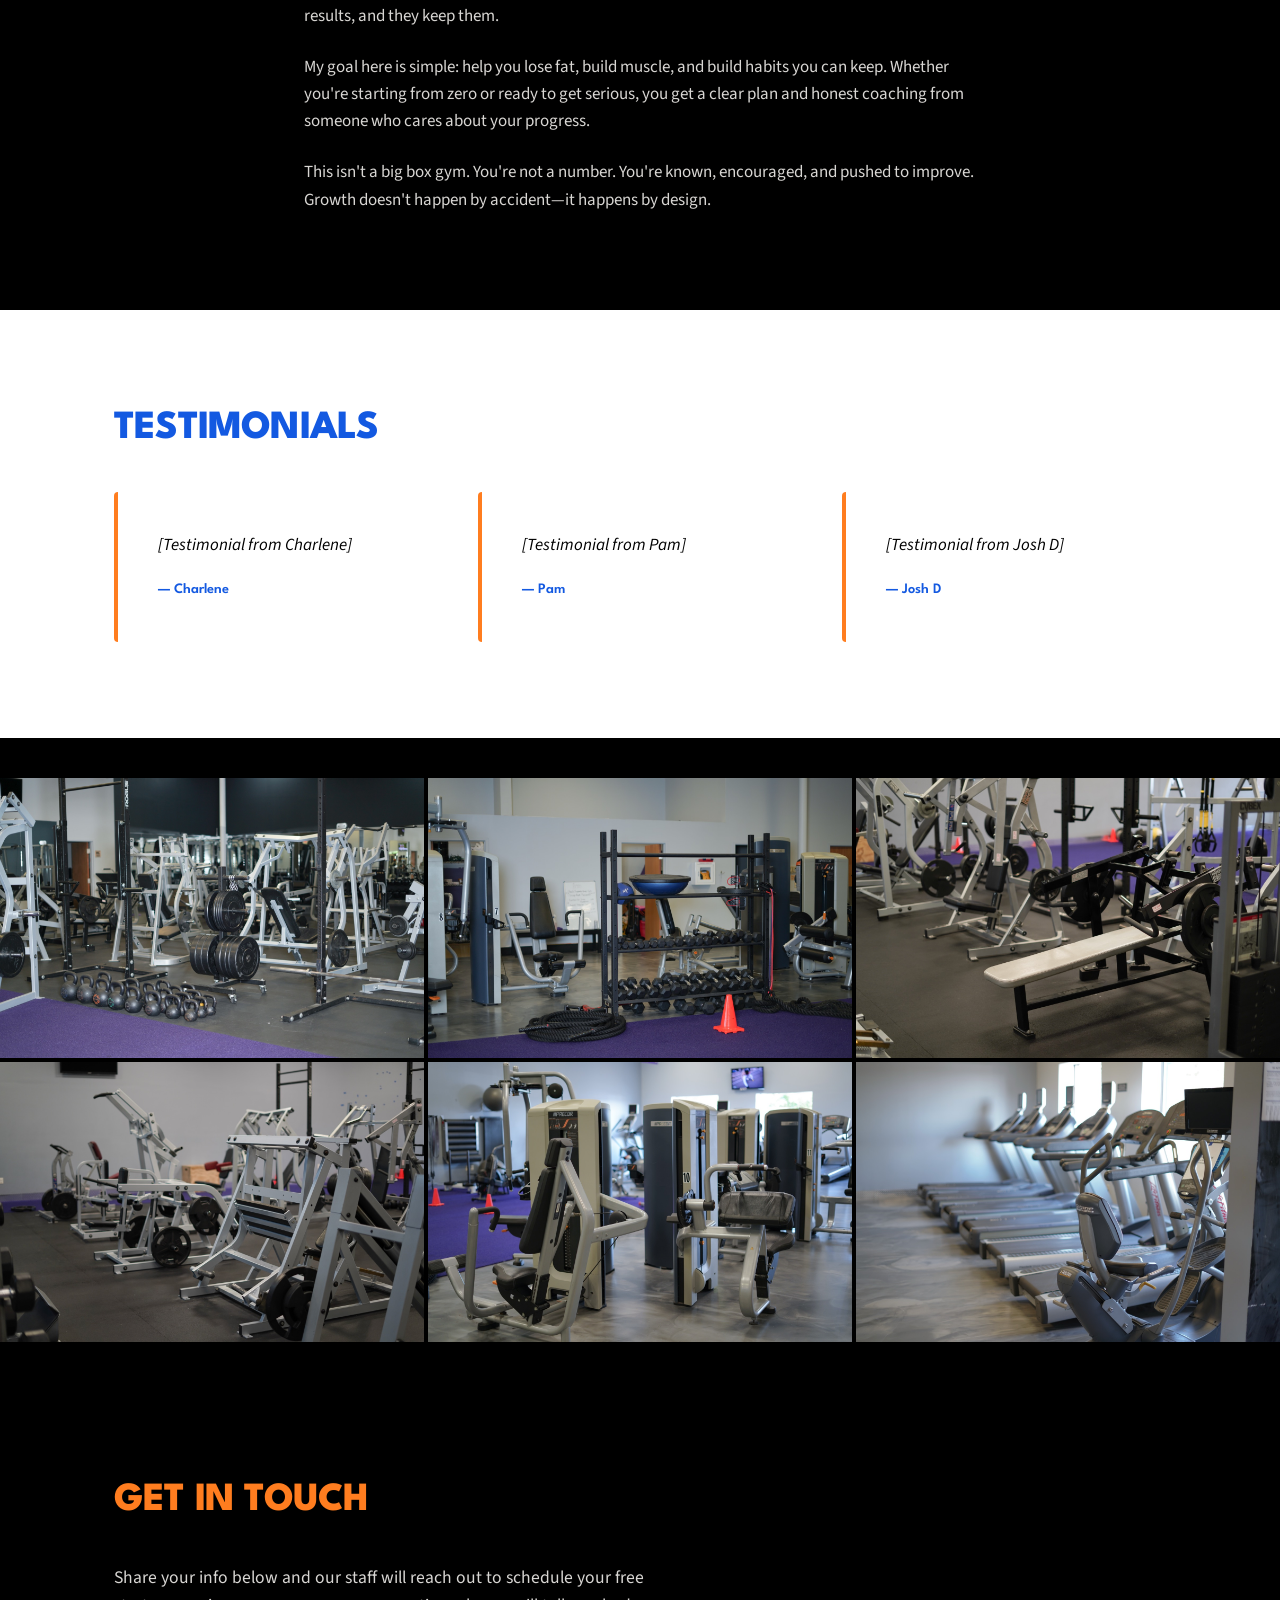
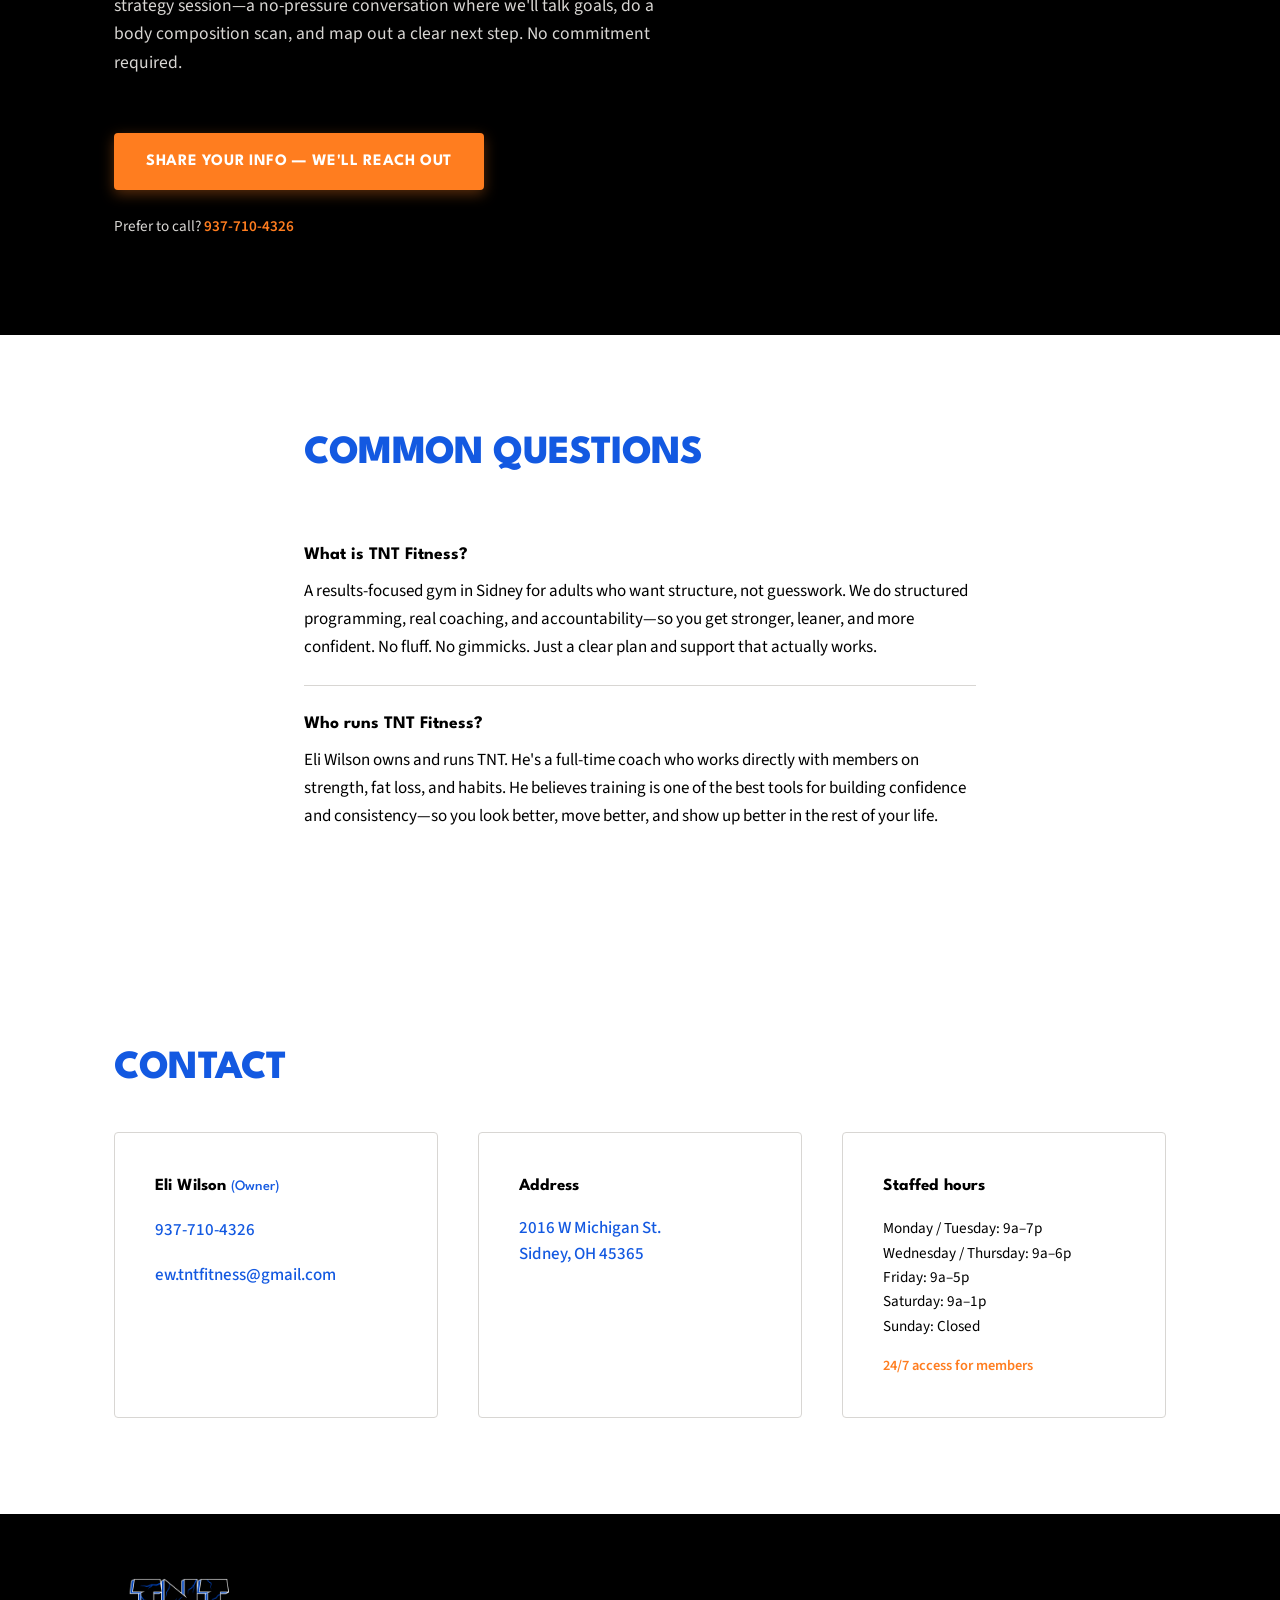
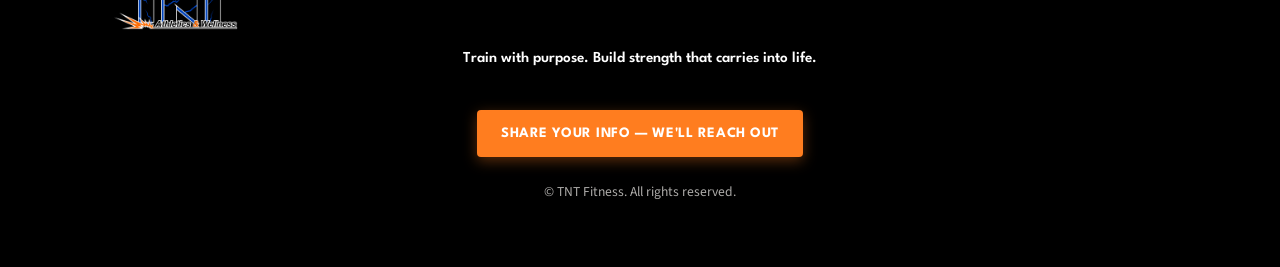
==== commit f0e7cbe5: "Enhance index.html with new background image, photo dividers, and a gym gallery; update styles.css f" ====
--- a/index.html
+++ b/index.html
@@ -43,7 +43,7 @@
 
   <main id="main-content">
     <section id="home" class="hero" data-section>
-      <div class="hero-bg"></div>
+      <div class="hero-bg" style="background-image:url('images/TNT-9.jpg')"></div>
       <div class="hero-content">
         <h1 class="hero-headline">
           <span class="line">Build strength.</span>
@@ -66,6 +66,8 @@
       </div>
     </section>
 
+    <div class="photo-divider"><img src="images/TNT-11.jpg" alt="TNT Fitness cardio area" loading="lazy" /></div>
+
     <section id="approach" class="block block--dark" data-section>
       <div class="container">
         <h2 class="section-head section-head--blue" data-section>Our approach</h2>
@@ -79,6 +81,8 @@
         <p class="block-lead" data-section>Start with open gym access at a fair rate—no franchise markup, just a serious place to train. Want more direction and faster results? Add coaching built around your goals. You pick your level; we give you the structure and support to get there.</p>
       </div>
     </section>
+
+    <div class="photo-divider"><img src="images/TNT-18.jpg" alt="TNT Fitness machines and equipment" loading="lazy" /></div>
 
     <section id="results" class="block block--dark results-block" data-section>
       <div class="container">
@@ -114,6 +118,8 @@
       </div>
     </section>
 
+    <div class="photo-divider"><img src="images/TNT-7.jpg" alt="TNT Fitness free weights and squat racks" loading="lazy" /></div>
+
     <section id="about" class="block block--dark about-block" data-section>
       <div class="container container--narrow">
         <h2 class="section-head section-head--blue" data-section>About</h2>
@@ -147,6 +153,17 @@
       </div>
     </section>
 
+    <section class="gym-gallery" data-section>
+      <div class="gallery-grid">
+        <img src="images/TNT-10.jpg" alt="Kettlebells and plates" loading="lazy" />
+        <img src="images/TNT-8.jpg" alt="Dumbbells and battle ropes" loading="lazy" />
+        <img src="images/TNT-14.jpg" alt="Bench press area" loading="lazy" />
+        <img src="images/TNT-13.jpg" alt="Plate-loaded machines" loading="lazy" />
+        <img src="images/TNT-17.jpg" alt="Precor machine row" loading="lazy" />
+        <img src="images/TNT-19.jpg" alt="Treadmill and elliptical row" loading="lazy" />
+      </div>
+    </section>
+
     <section id="schedule" class="block block--dark schedule-block" data-section>
       <div class="container">
         <h2 class="section-head section-head--blue" data-section>Get in touch</h2>
--- a/styles.css
+++ b/styles.css
@@ -282,10 +282,18 @@
 .hero-bg {
   position: absolute;
   inset: 0;
+  background-size: cover;
+  background-position: center;
+  background-repeat: no-repeat;
+  pointer-events: none;
+}
+.hero-bg::after {
+  content: "";
+  position: absolute;
+  inset: 0;
   background:
-    radial-gradient(ellipse 80% 50% at 50% 20%, rgba(19, 89, 225, 0.15) 0%, transparent 50%),
-    radial-gradient(ellipse 60% 40% at 80% 80%, rgba(255, 125, 31, 0.08) 0%, transparent 45%);
-  pointer-events: none;
+    linear-gradient(to bottom, rgba(0,0,0,0.7) 0%, rgba(0,0,0,0.4) 40%, rgba(0,0,0,0.8) 100%),
+    radial-gradient(ellipse 80% 50% at 50% 20%, rgba(19, 89, 225, 0.12) 0%, transparent 50%);
 }
 
 .hero-content {
@@ -624,6 +632,54 @@
 }
 .footer-cta { margin: var(--space-md) 0; }
 .footer-copy { font-size: 0.85rem; margin: 0; opacity: 0.8; }
+
+/* Photo dividers between sections */
+.photo-divider {
+  width: 100%;
+  max-height: 400px;
+  overflow: hidden;
+  line-height: 0;
+}
+.photo-divider img {
+  width: 100%;
+  height: 400px;
+  object-fit: cover;
+  object-position: center;
+  display: block;
+}
+
+/* Gym gallery */
+.gym-gallery {
+  background: var(--black);
+  padding: var(--space-lg) 0;
+}
+.gallery-grid {
+  display: grid;
+  grid-template-columns: repeat(3, 1fr);
+  gap: 4px;
+}
+.gallery-grid img {
+  width: 100%;
+  height: 280px;
+  object-fit: cover;
+  display: block;
+  transition: transform 0.3s ease, filter 0.3s ease;
+}
+.gallery-grid img:hover {
+  transform: scale(1.03);
+  filter: brightness(1.1);
+}
+
+@media (max-width: 768px) {
+  .photo-divider img { height: 250px; }
+  .gallery-grid { grid-template-columns: repeat(2, 1fr); }
+  .gallery-grid img { height: 200px; }
+}
+@media (max-width: 480px) {
+  .photo-divider img { height: 180px; }
+  .gallery-grid { grid-template-columns: 1fr; }
+  .gallery-grid img { height: 220px; }
+}
 
 /* Stagger children in blocks */
 .results-list li,
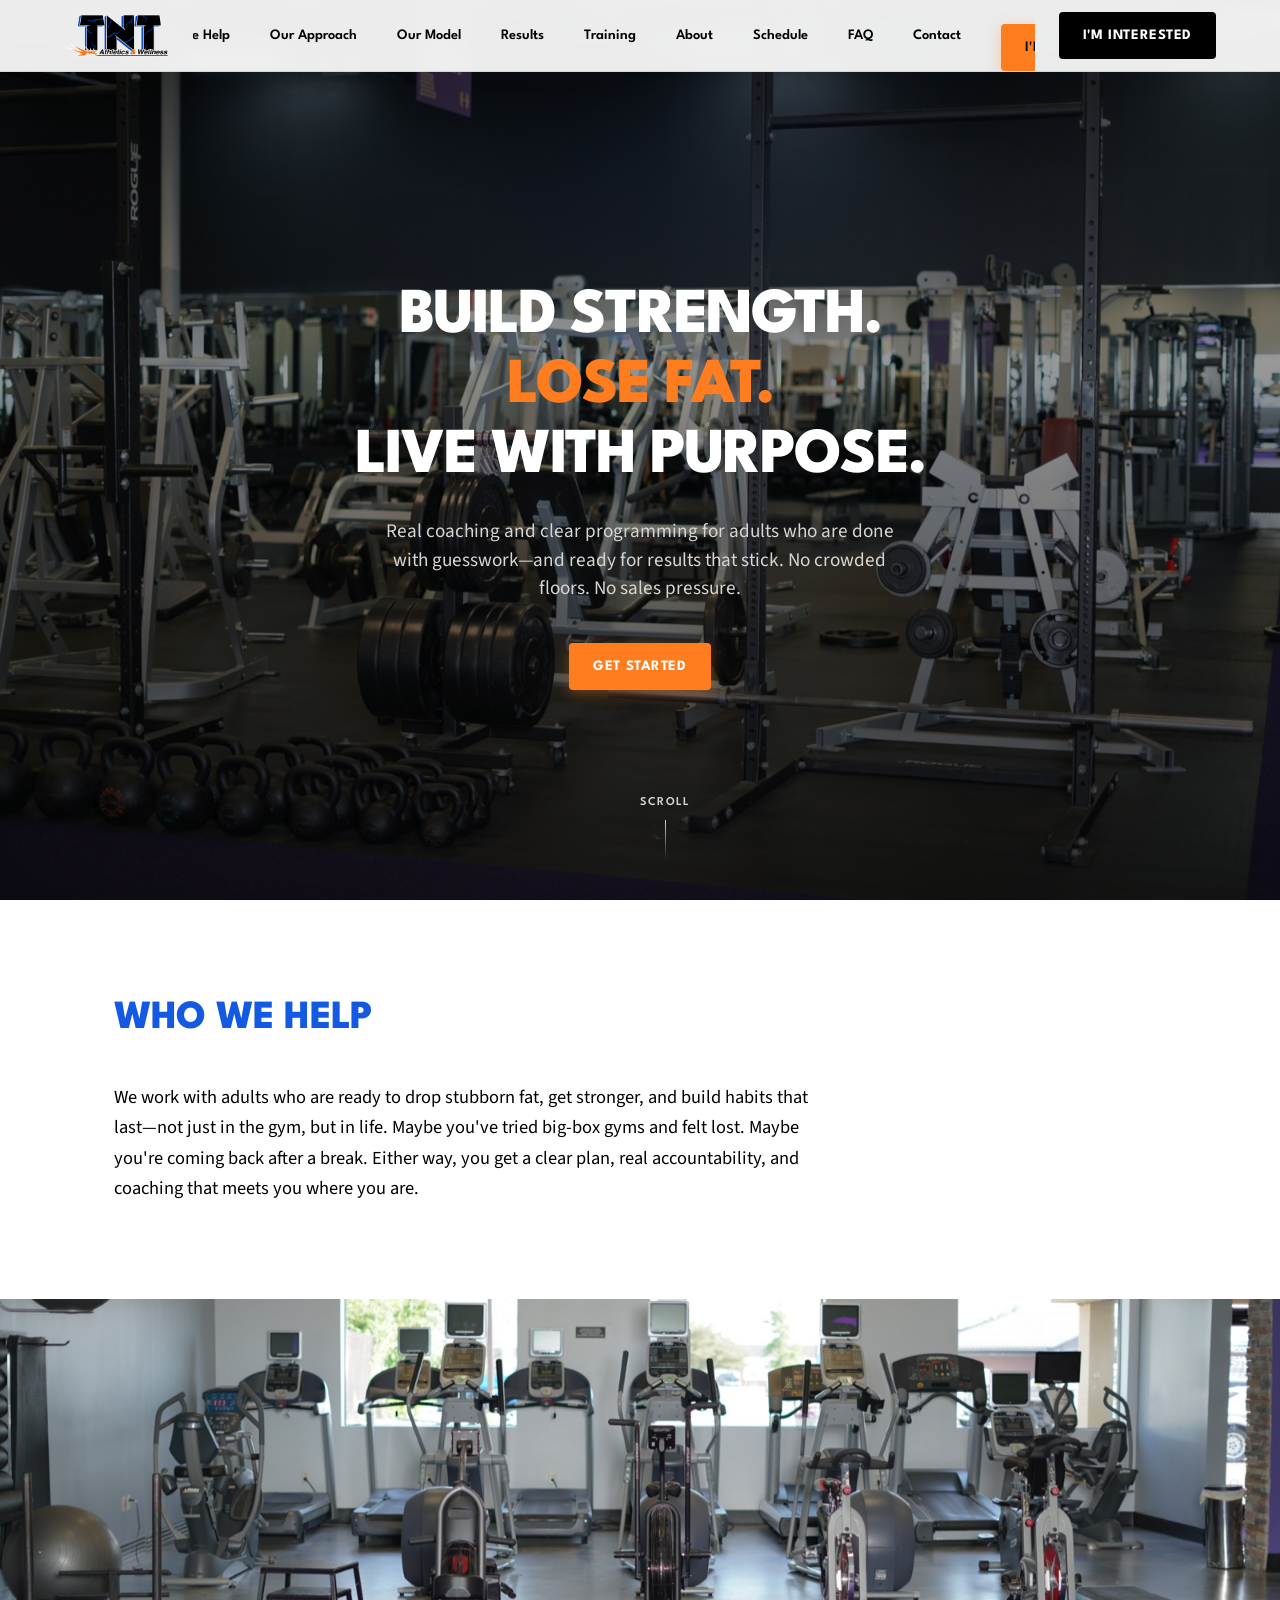
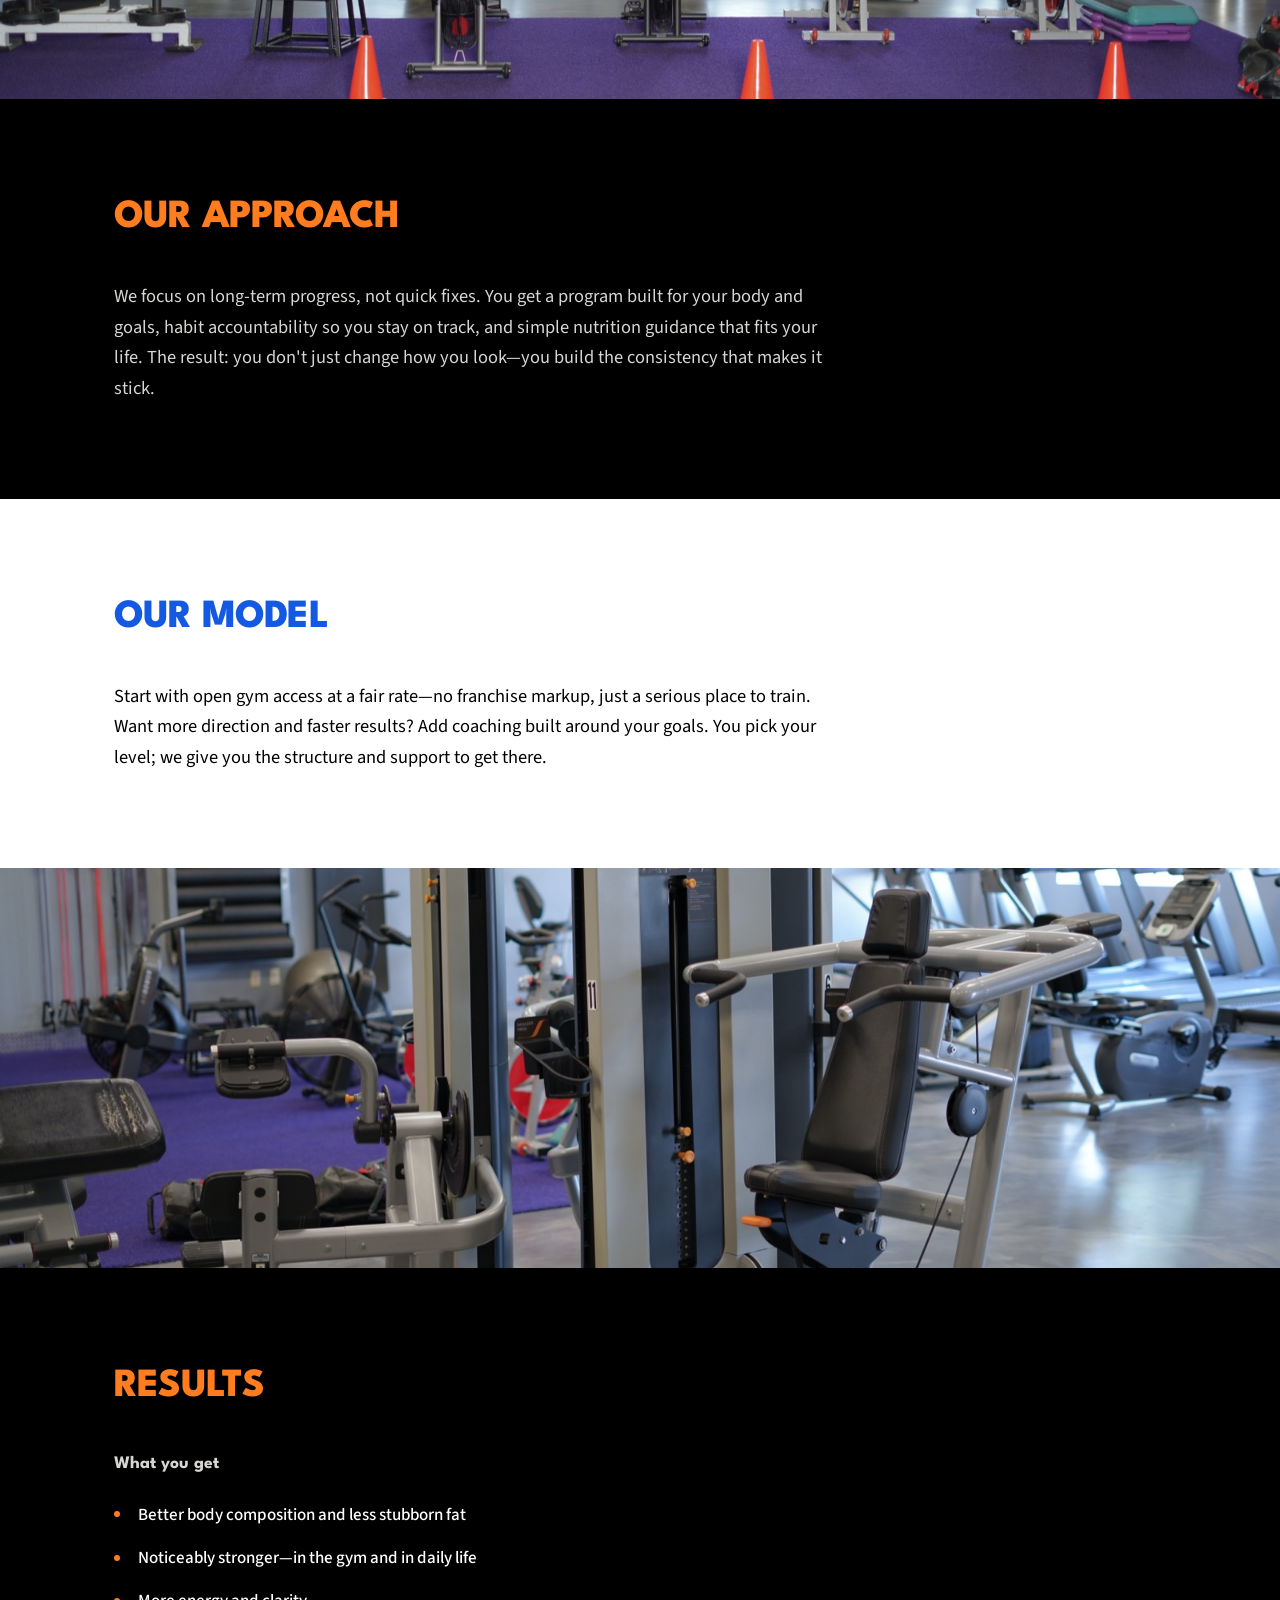
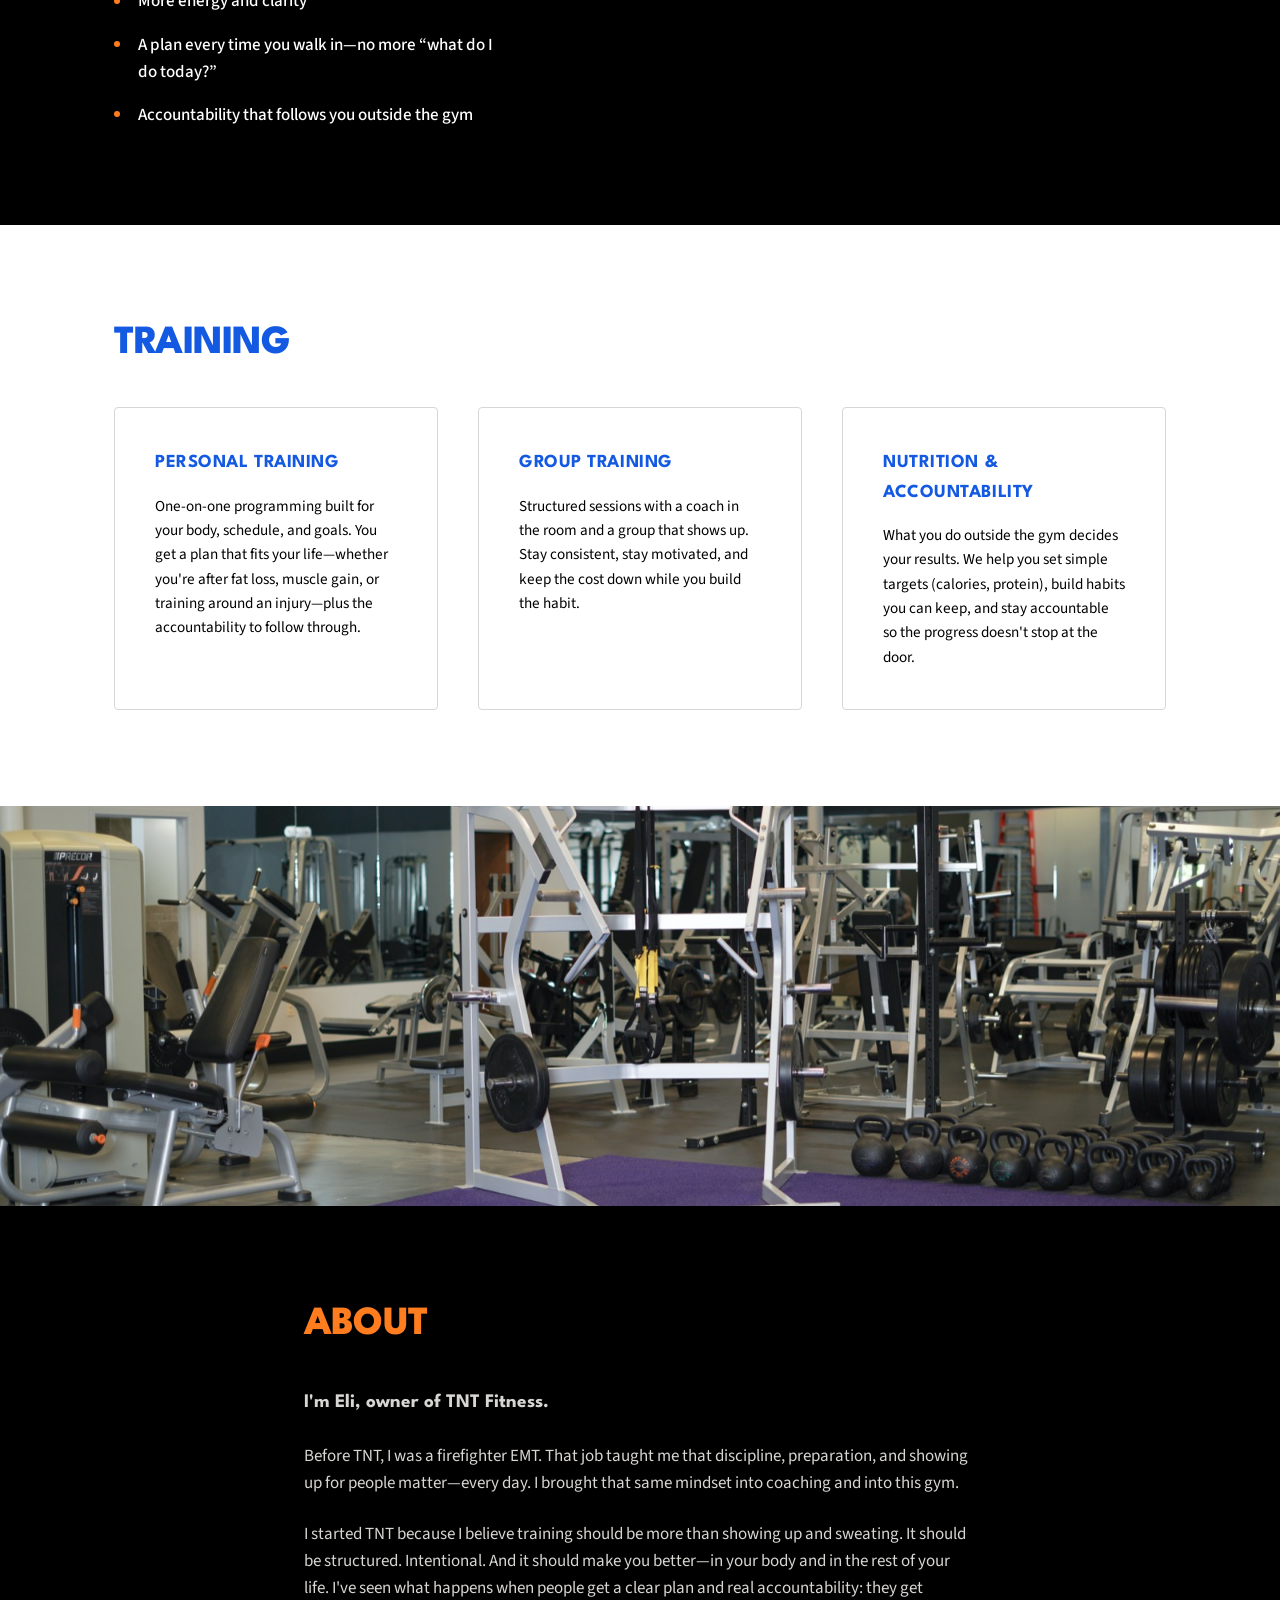
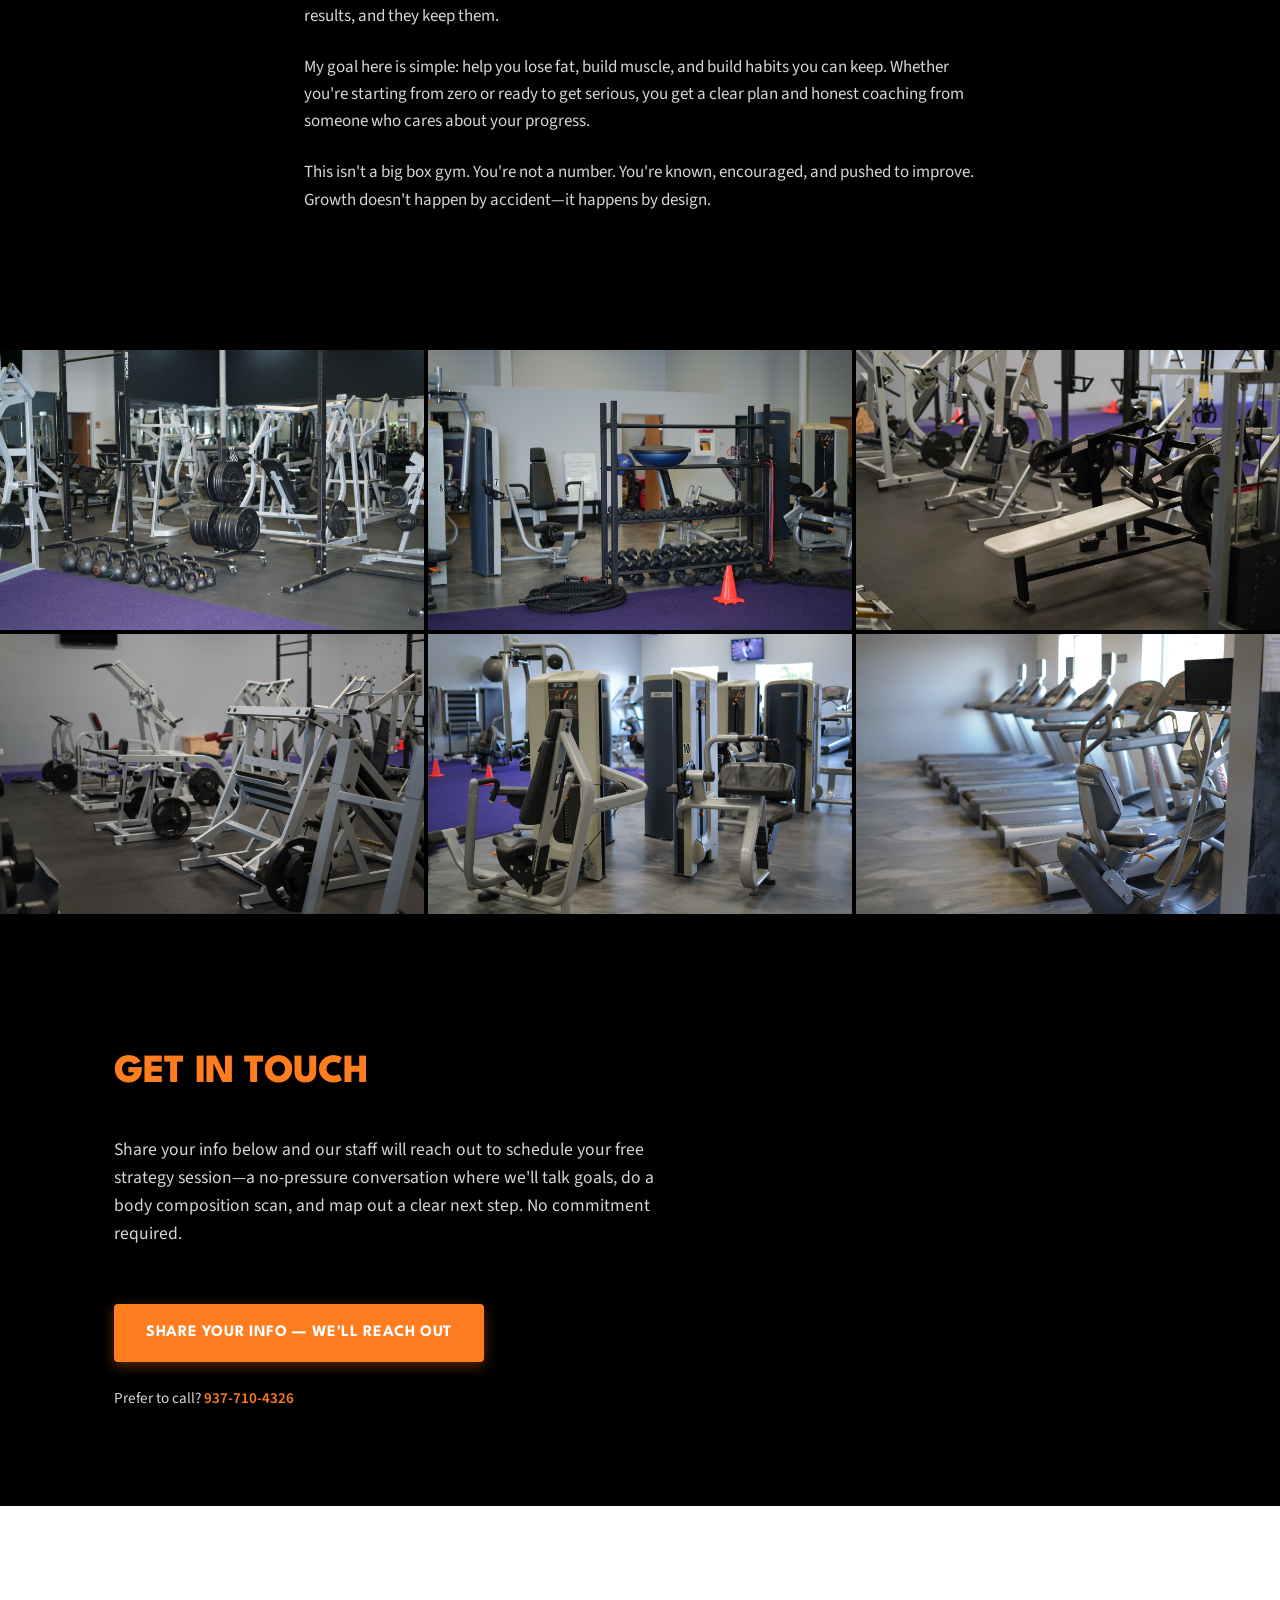
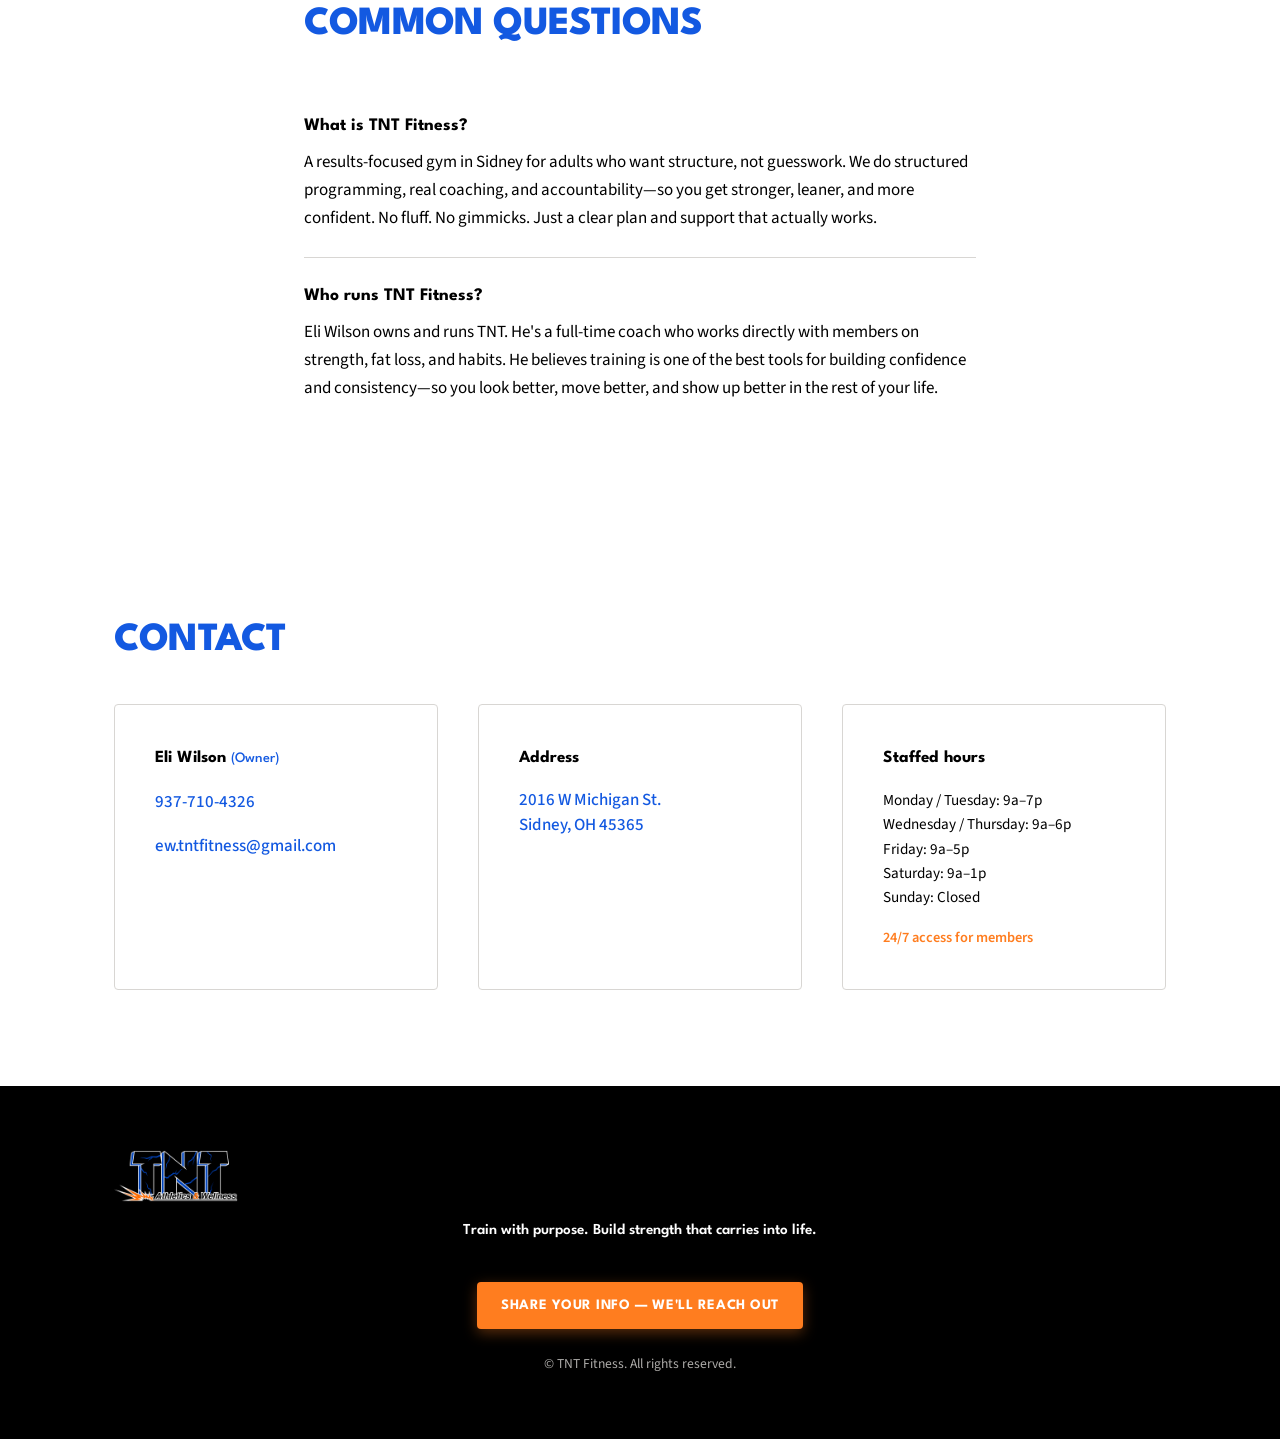
==== commit 830fabe9: "Remove testimonials section from index.html in preparation for launch; will reintroduce once quotes " ====
--- a/index.html
+++ b/index.html
@@ -31,7 +31,6 @@
         <a href="#results">Results</a>
         <a href="#training">Training</a>
         <a href="#about">About</a>
-        <a href="#testimonials">Testimonials</a>
         <a href="#schedule">Schedule</a>
         <a href="#faq">FAQ</a>
         <a href="#contact">Contact</a>
@@ -133,25 +132,7 @@
       </div>
     </section>
 
-    <section id="testimonials" class="block block--light" data-section>
-      <div class="container">
-        <h2 class="section-head section-head--blue" data-section>Testimonials</h2>
-        <div class="testimonials-grid">
-          <blockquote class="testimonial">
-            <p class="testimonial-text">[Testimonial from Charlene]</p>
-            <cite>— Charlene</cite>
-          </blockquote>
-          <blockquote class="testimonial">
-            <p class="testimonial-text">[Testimonial from Pam]</p>
-            <cite>— Pam</cite>
-          </blockquote>
-          <blockquote class="testimonial">
-            <p class="testimonial-text">[Testimonial from Josh D]</p>
-            <cite>— Josh D</cite>
-          </blockquote>
-        </div>
-      </div>
-    </section>
+    <!-- Testimonials section removed for launch. Add back when quotes from Charlene, Pam, and Josh D are ready. -->
 
     <section class="gym-gallery" data-section>
       <div class="gallery-grid">
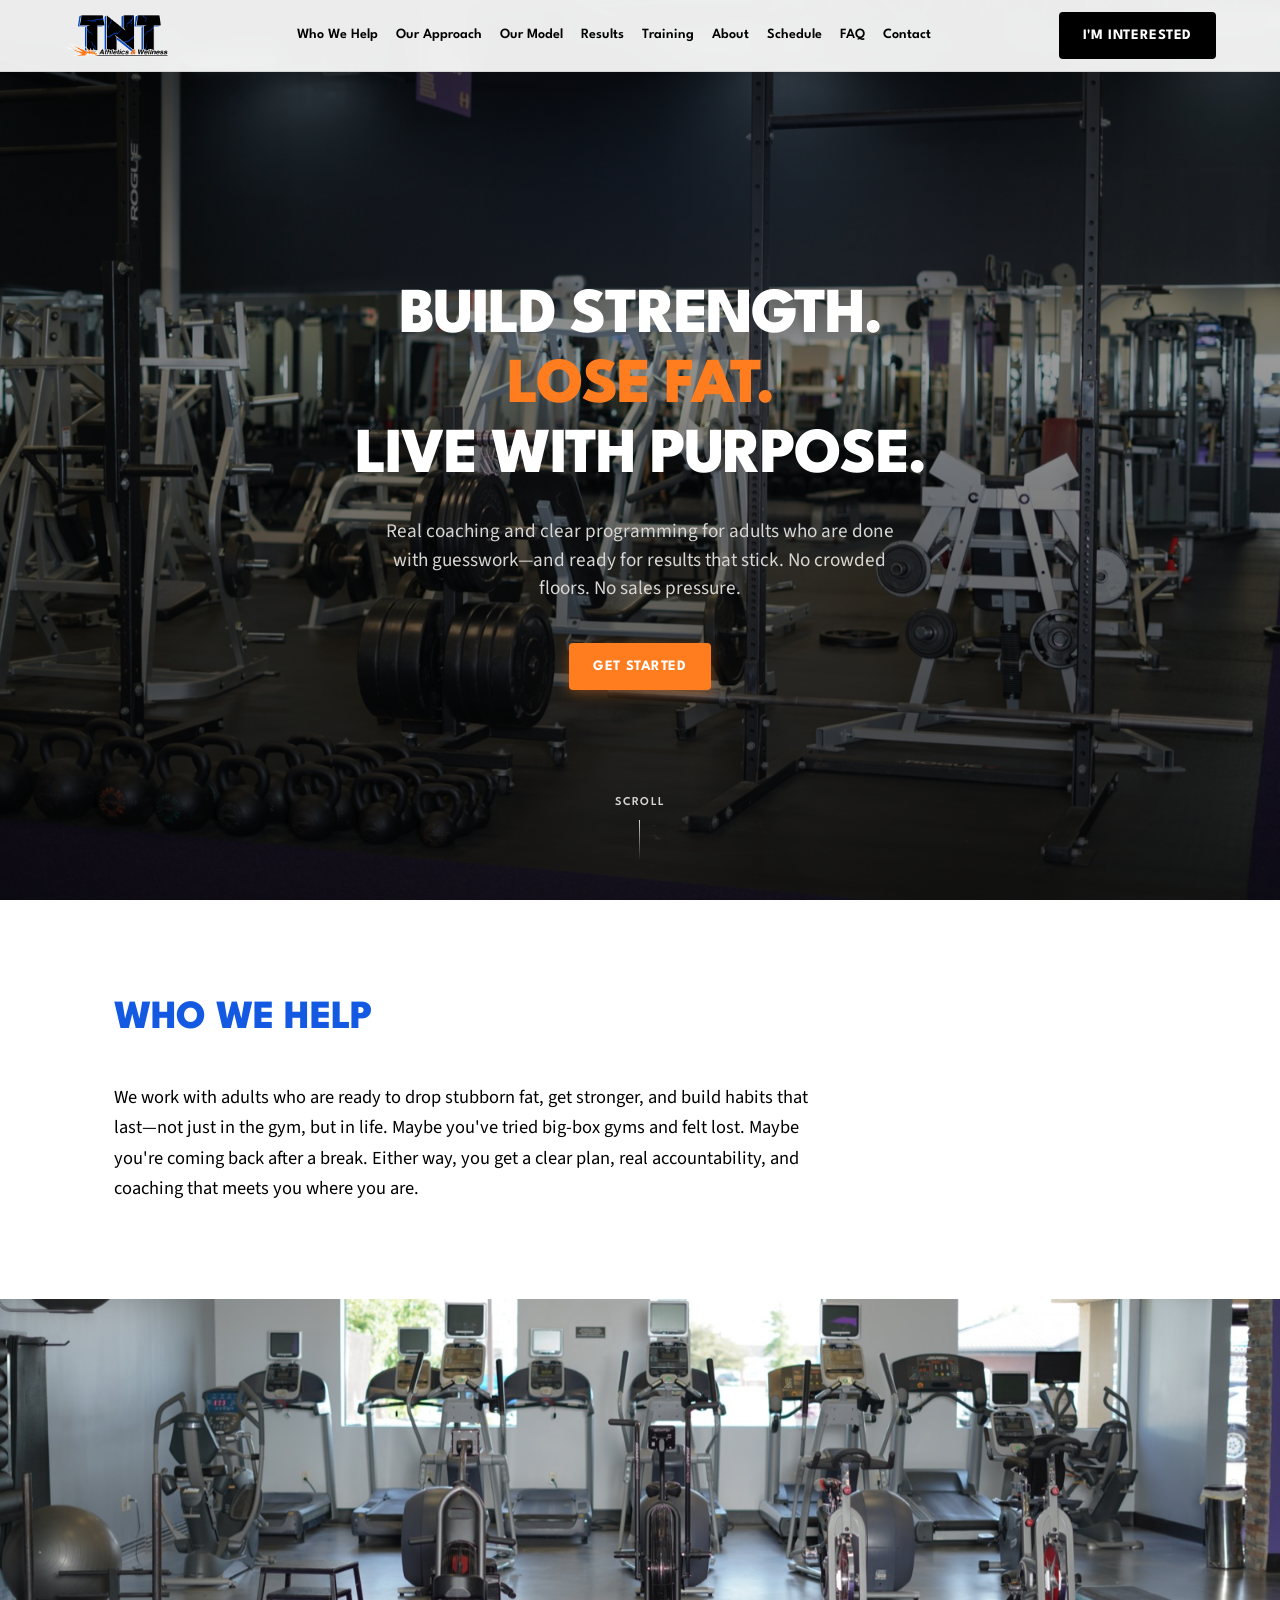
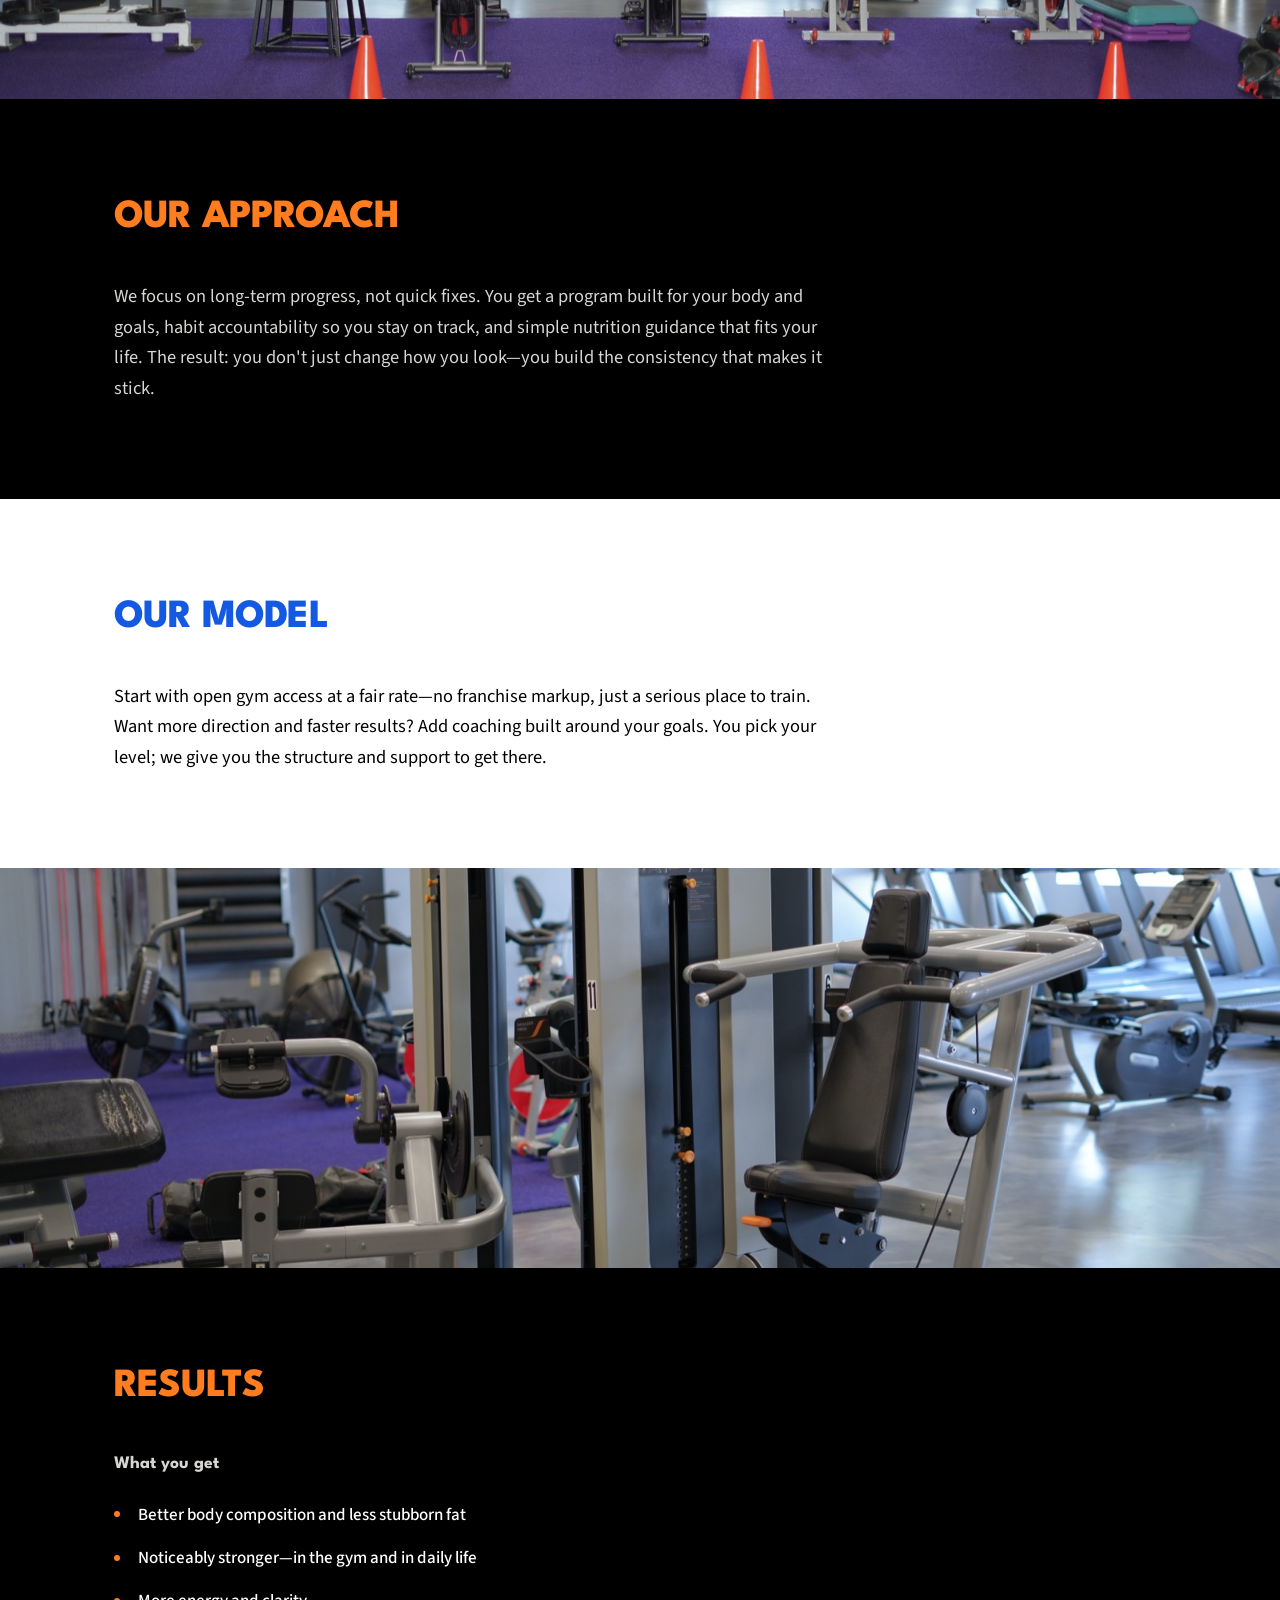
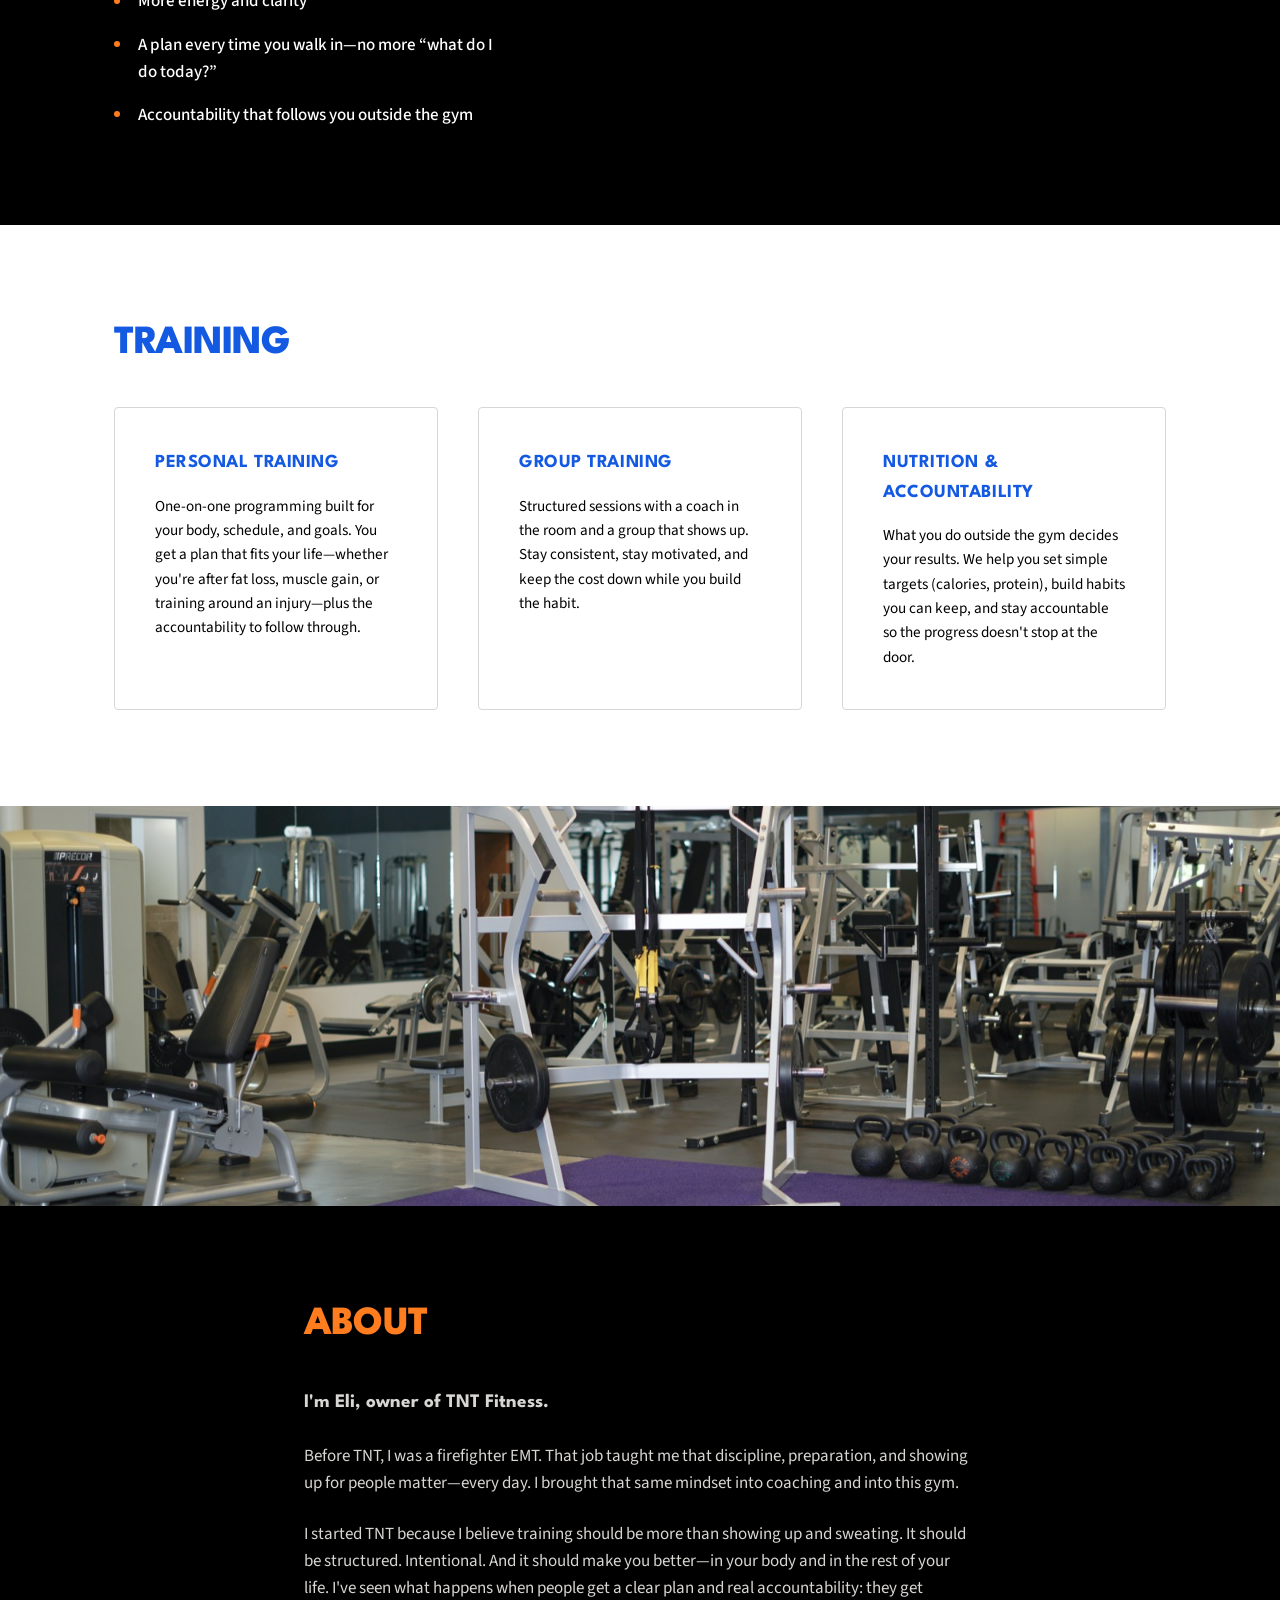
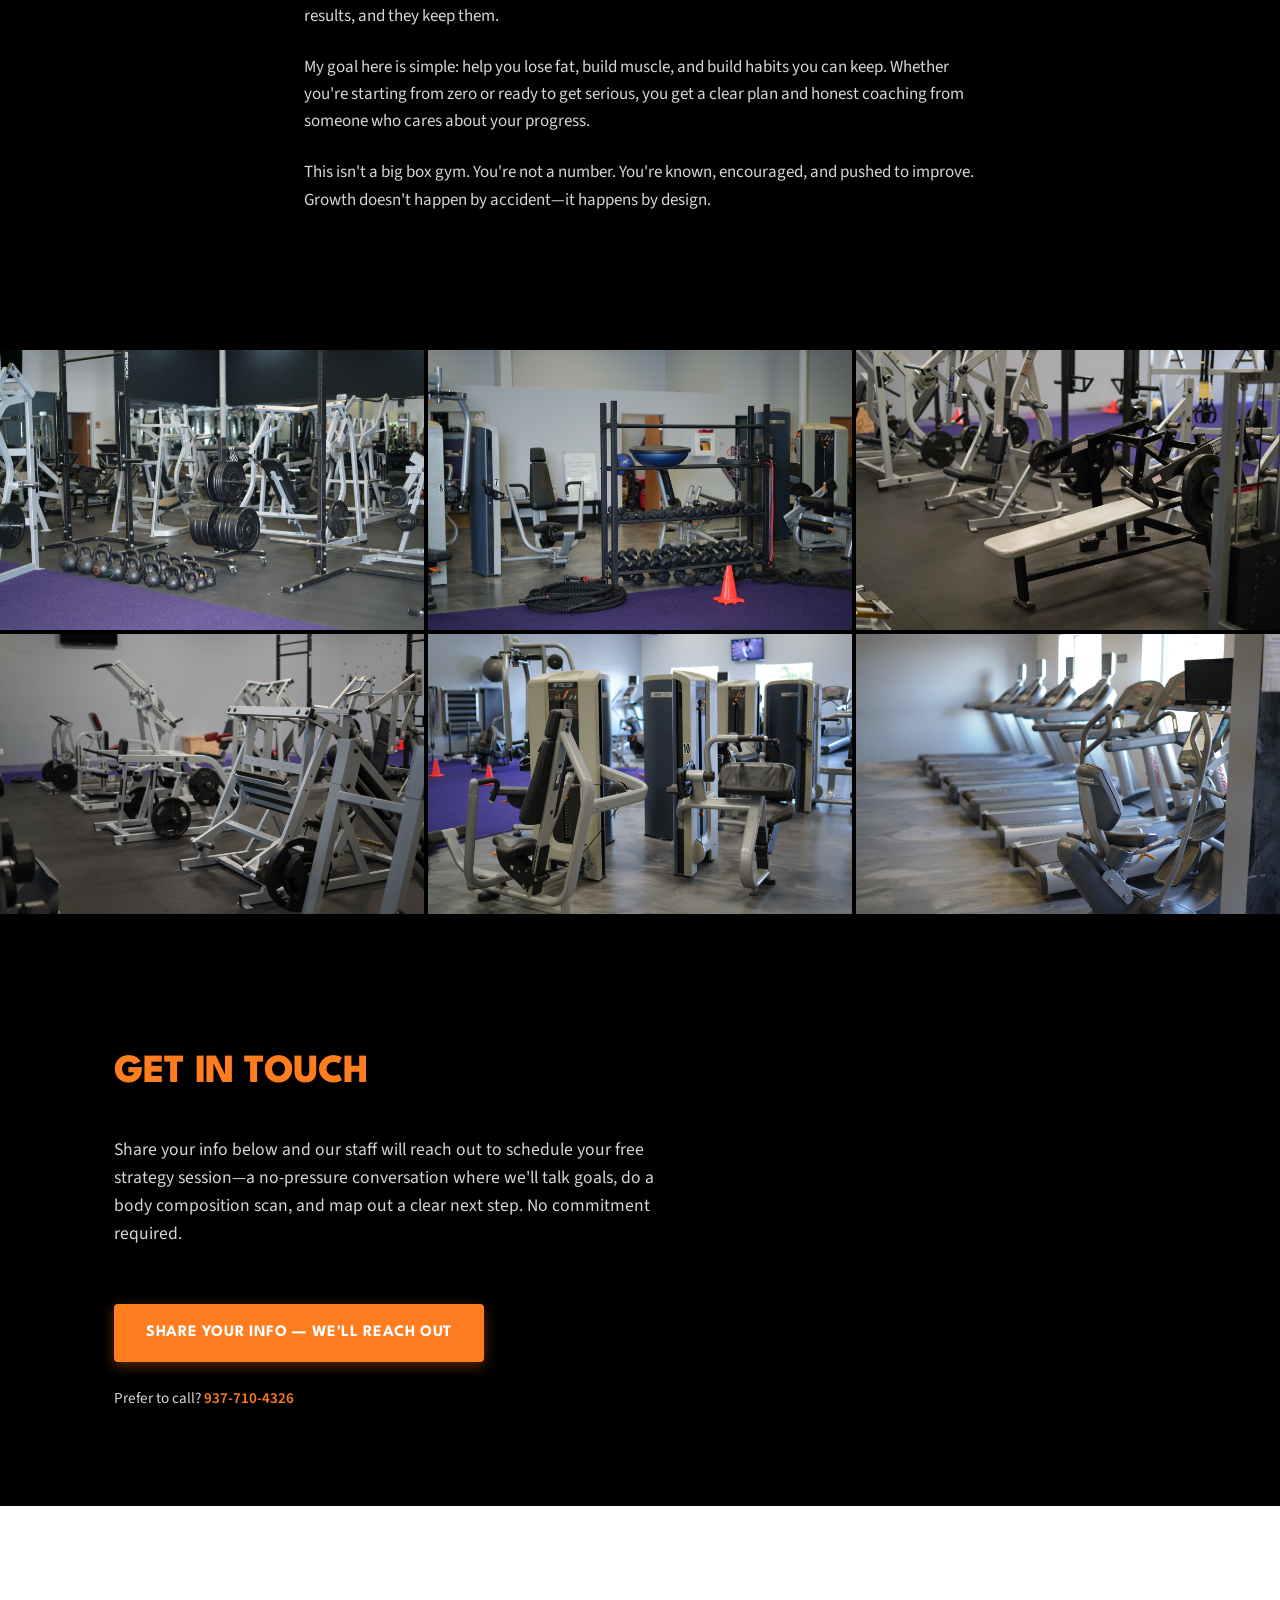
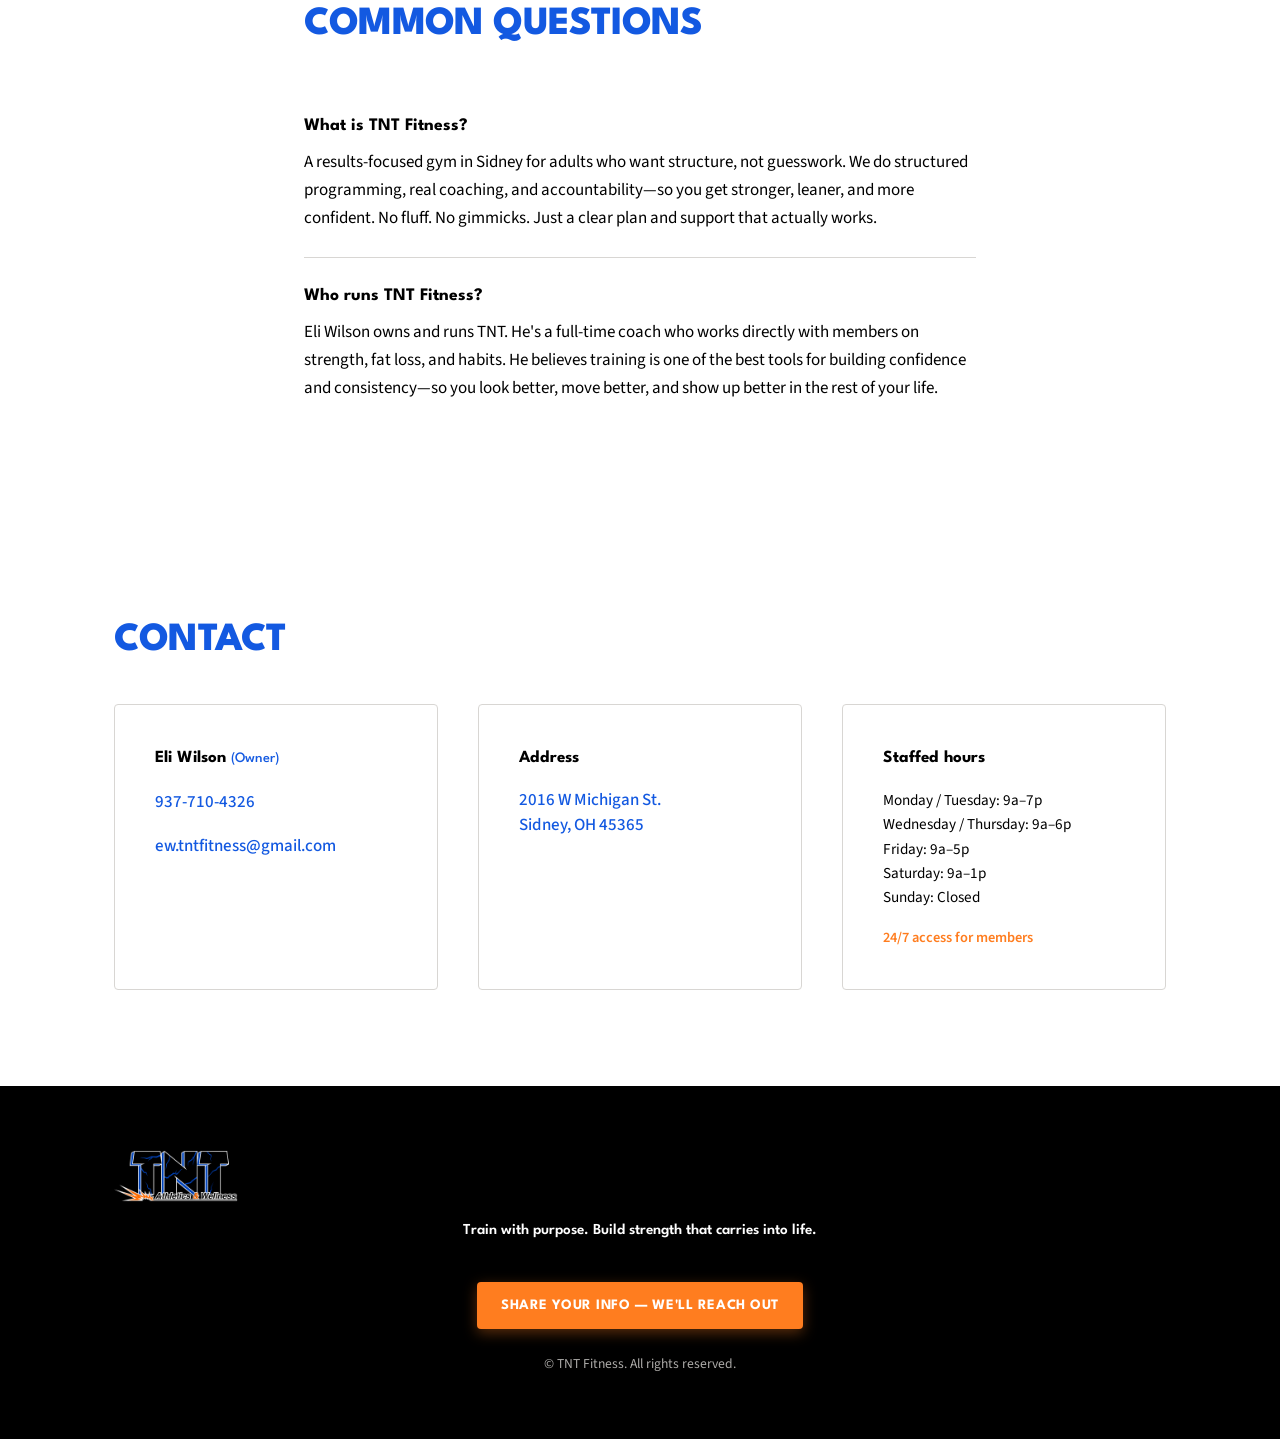
==== commit f8b588d4: "Remove "Home" link from navigation in index.html; adjust button gap and navigation link font size in" ====
--- a/index.html
+++ b/index.html
@@ -24,7 +24,6 @@
       </a>
       <button type="button" class="nav-toggle" aria-label="Toggle menu" aria-expanded="false" data-nav-toggle><span></span><span></span><span></span></button>
       <nav class="nav" data-nav aria-label="Main">
-        <a href="#home">Home</a>
         <a href="#who-we-help">Who We Help</a>
         <a href="#approach">Our Approach</a>
         <a href="#model">Our Model</a>
--- a/styles.css
+++ b/styles.css
@@ -127,9 +127,8 @@
   display: flex;
   align-items: center;
   justify-content: space-between;
-  gap: var(--space-md);
+  gap: var(--space-sm);
   min-width: 0;
-  overflow: hidden;
 }
 
 .logo {
@@ -153,14 +152,10 @@
 .nav {
   display: flex;
   align-items: center;
-  gap: var(--space-lg);
+  gap: 1.125rem;
   flex: 1 1 auto;
   min-width: 0;
   justify-content: center;
-  overflow-x: auto;
-  overflow-y: hidden;
-  -webkit-overflow-scrolling: touch;
-  scrollbar-width: none;
   padding: 0 var(--space-xs);
 }
 .nav::-webkit-scrollbar {
@@ -169,7 +164,7 @@
 .nav a {
   font-family: var(--font-display);
   font-weight: 600;
-  font-size: 0.9rem;
+  font-size: 0.88rem;
   color: var(--black);
   position: relative;
   white-space: nowrap;
@@ -216,7 +211,7 @@
   transform: translateY(-7px) rotate(-45deg);
 }
 
-.nav-cta-mobile {
+.nav .nav-cta-mobile {
   display: none;
   margin-top: var(--space-md);
   width: 100%;
@@ -354,8 +349,10 @@
 .hero-scroll {
   position: absolute;
   bottom: var(--space-lg);
-  left: 50%;
-  transform: translateX(-50%);
+  left: 0;
+  right: 0;
+  margin: 0 auto;
+  width: fit-content;
   display: flex;
   flex-direction: column;
   align-items: center;
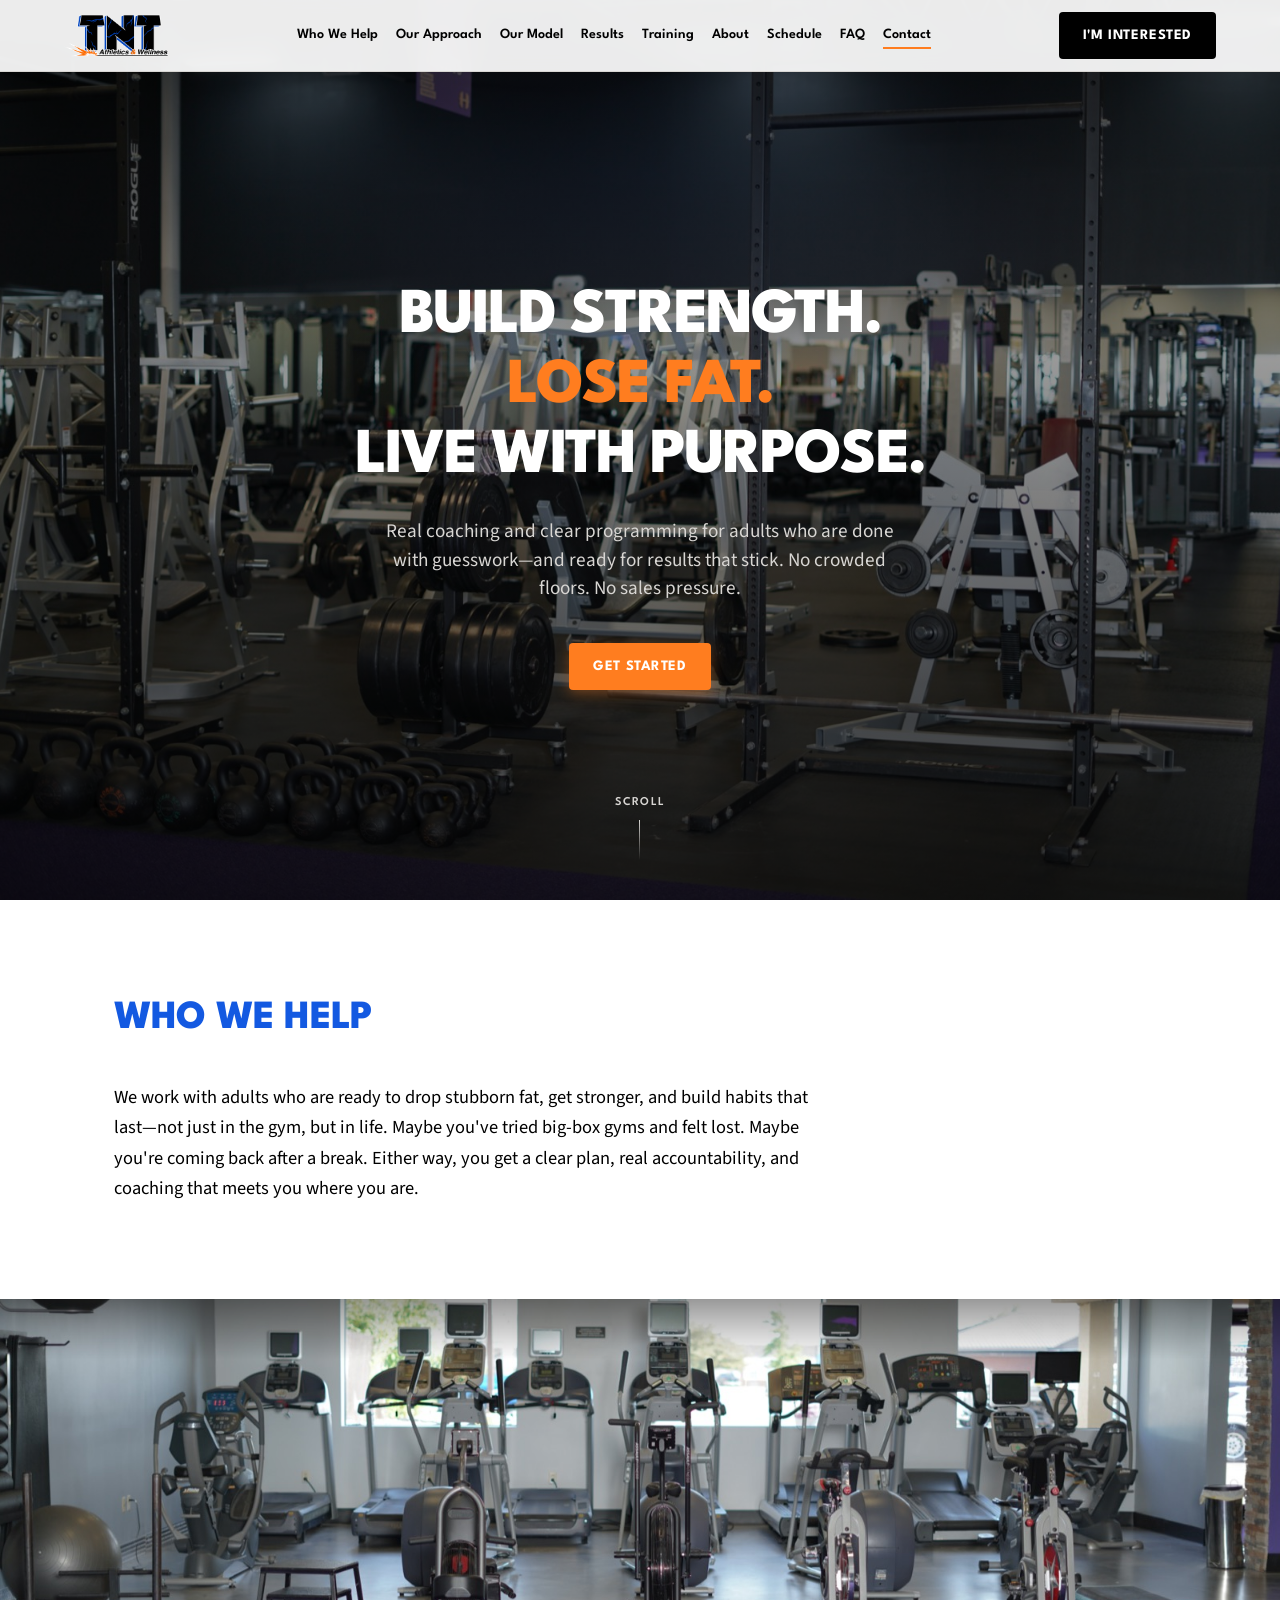
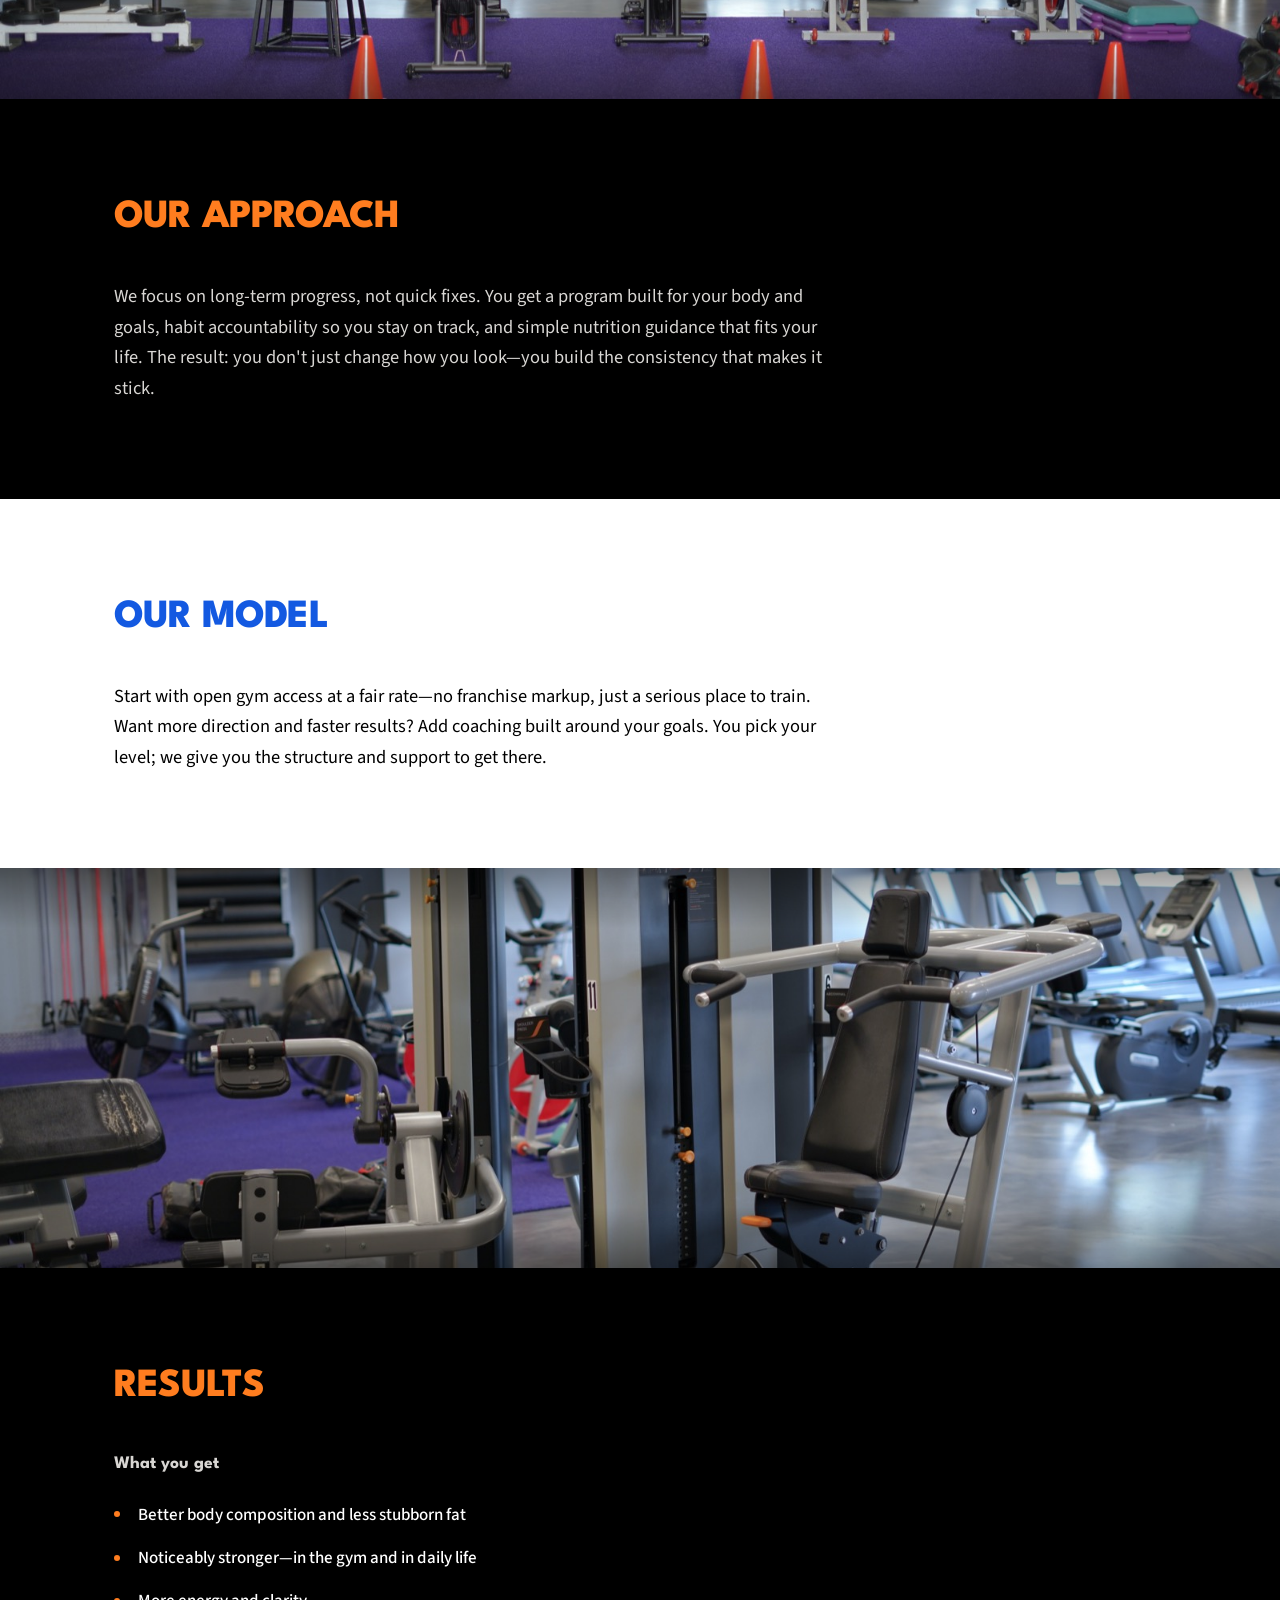
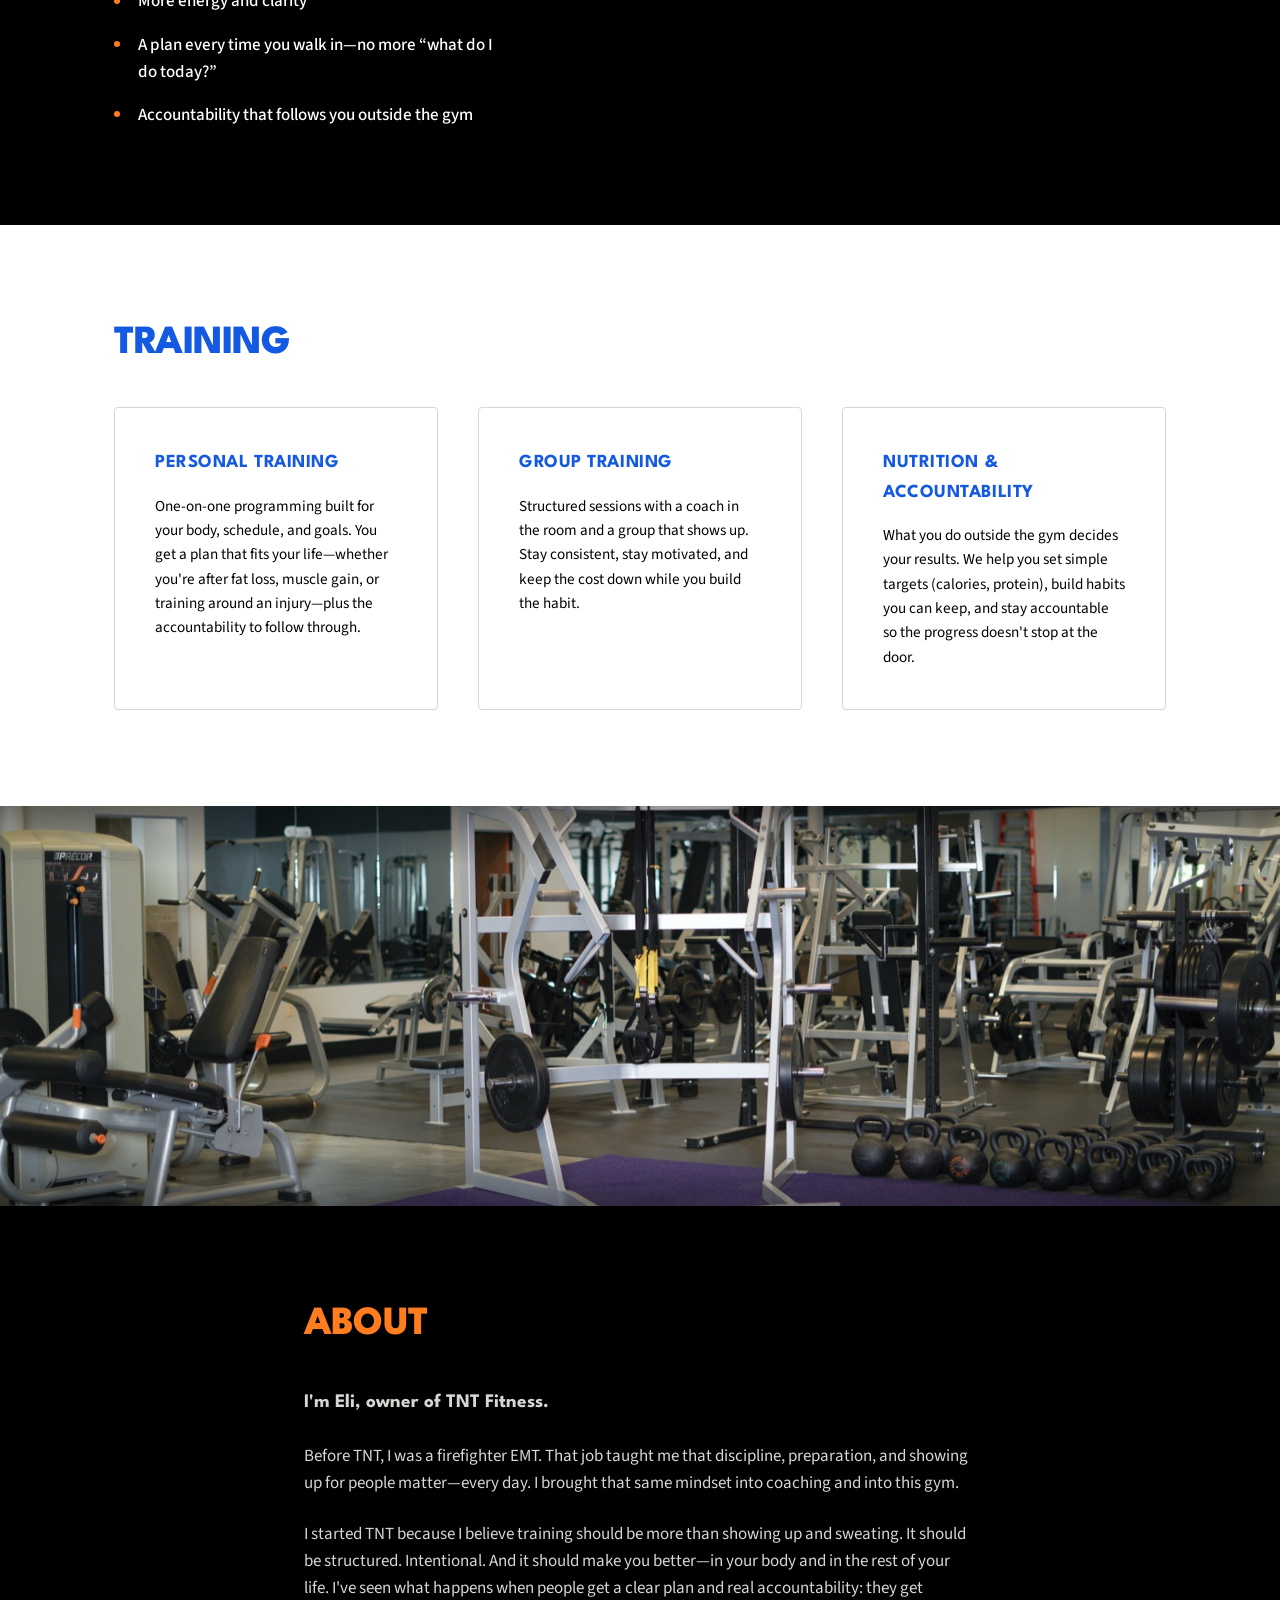
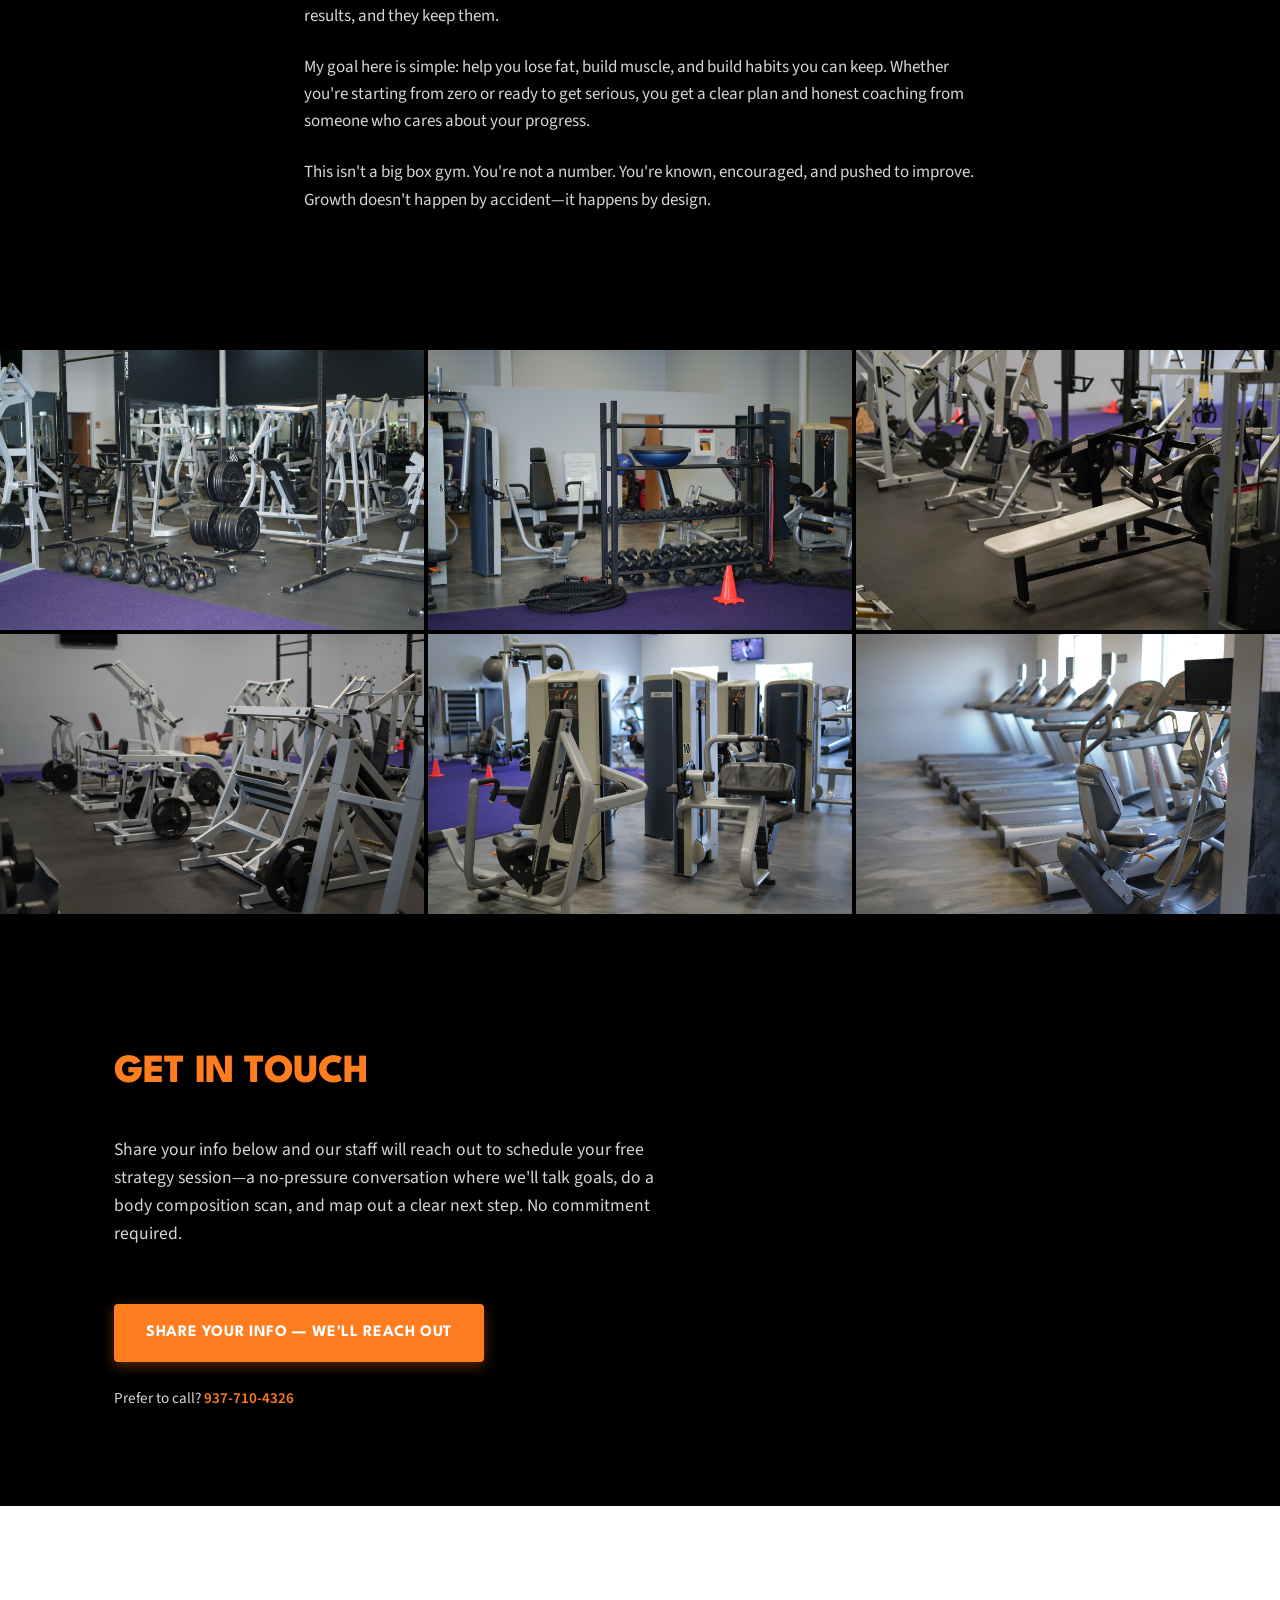
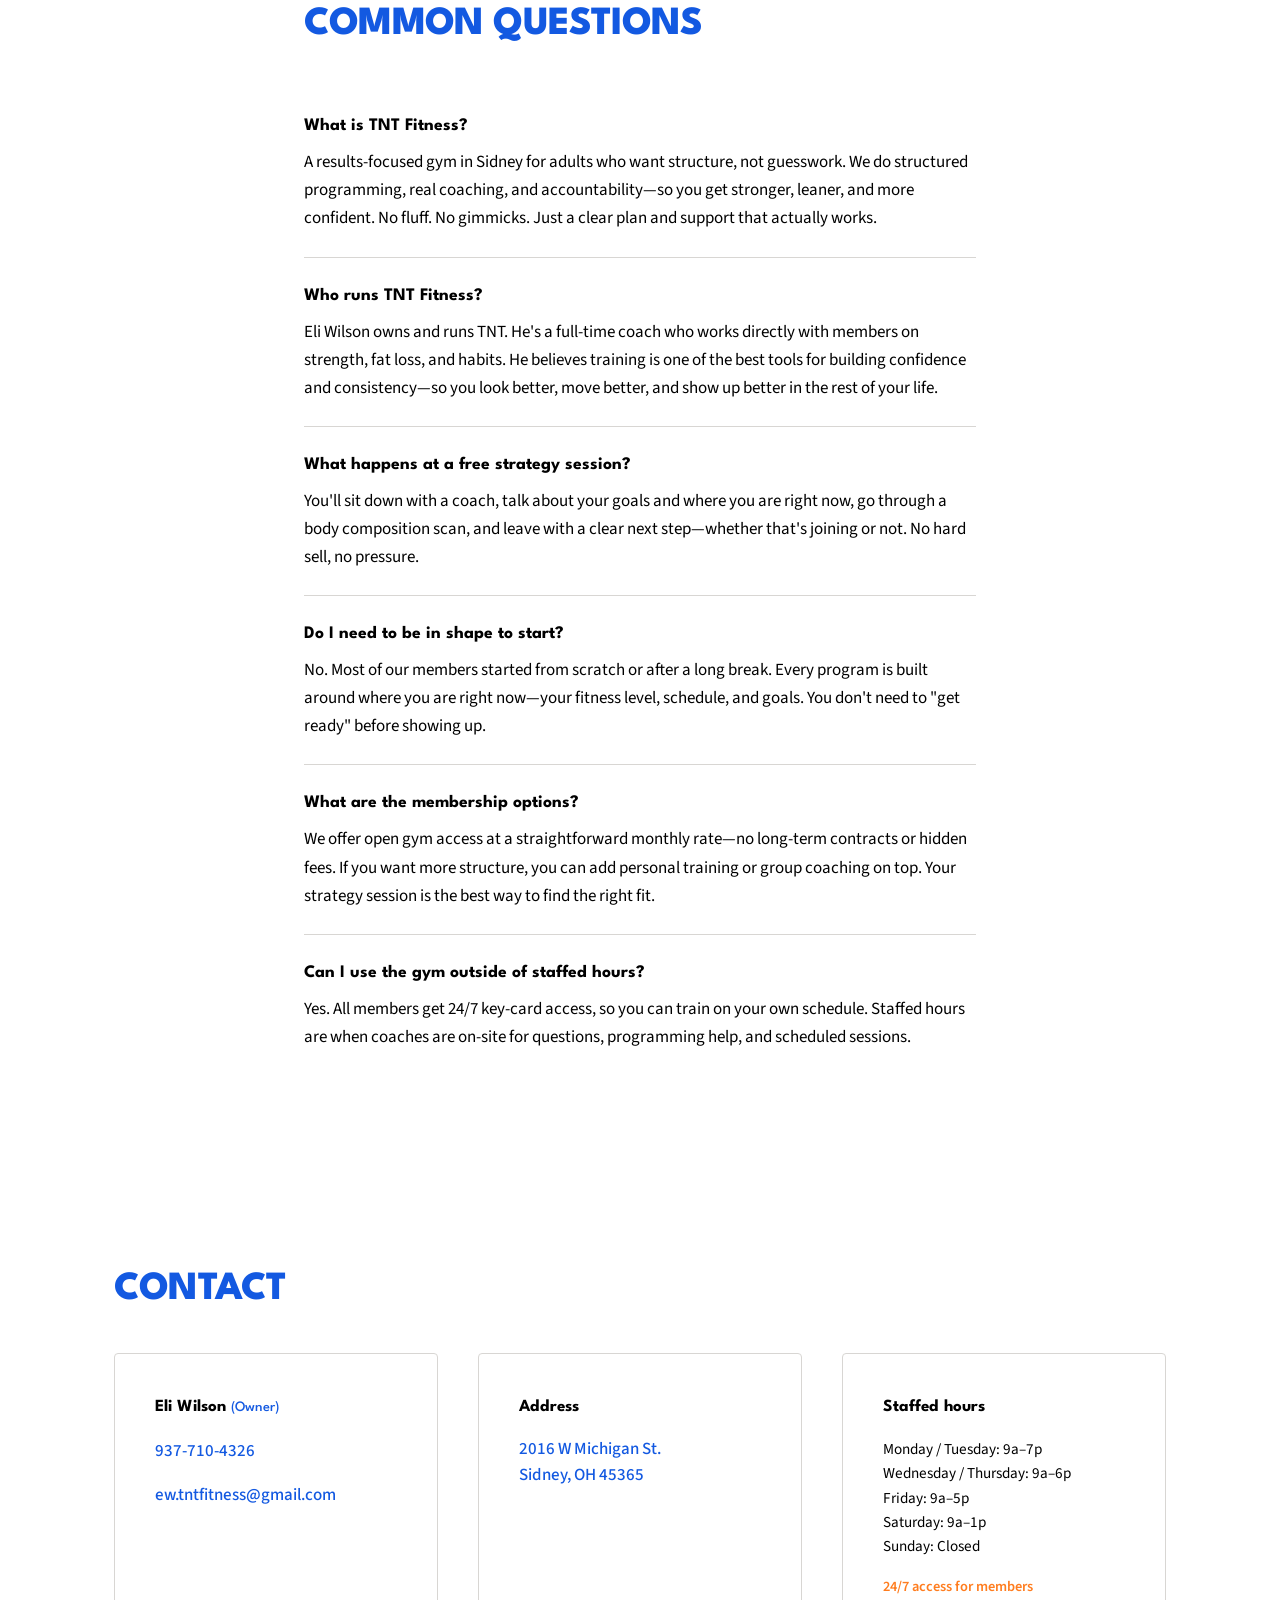
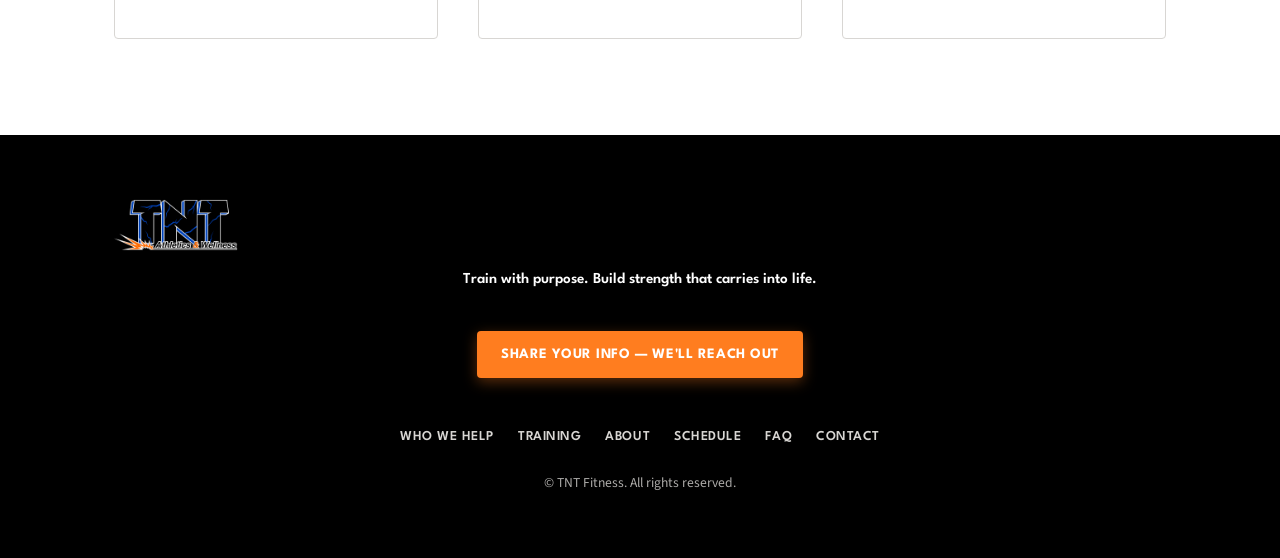
==== commit 30d0d885: "Enhance index.html with structured data for SEO, update contact links, and add new FAQ entries; impr" ====
--- a/index.html
+++ b/index.html
@@ -8,7 +8,39 @@
   <meta property="og:title" content="TNT Fitness — Build strength. Lose fat. Live with purpose." />
   <meta property="og:description" content="Personal training and structured programs for adults who want real results. Sidney, OH." />
   <meta property="og:type" content="website" />
+  <meta property="og:image" content="logo_small.jpg" />
   <link rel="icon" href="favicon.png" type="image/png" />
+  <script type="application/ld+json">
+  {
+    "@context": "https://schema.org",
+    "@type": "LocalBusiness",
+    "name": "TNT Fitness",
+    "description": "Personal training and structured programs for adults who want real results. Sidney, OH.",
+    "url": "https://tntfitness.club",
+    "telephone": "+1-937-710-4326",
+    "email": "ew.tntfitness@gmail.com",
+    "address": {
+      "@type": "PostalAddress",
+      "streetAddress": "2016 W Michigan St",
+      "addressLocality": "Sidney",
+      "addressRegion": "OH",
+      "postalCode": "45365",
+      "addressCountry": "US"
+    },
+    "geo": {
+      "@type": "GeoCoordinates",
+      "latitude": 40.2842,
+      "longitude": -84.1710
+    },
+    "openingHoursSpecification": [
+      { "@type": "OpeningHoursSpecification", "dayOfWeek": ["Monday","Tuesday"], "opens": "09:00", "closes": "19:00" },
+      { "@type": "OpeningHoursSpecification", "dayOfWeek": ["Wednesday","Thursday"], "opens": "09:00", "closes": "18:00" },
+      { "@type": "OpeningHoursSpecification", "dayOfWeek": "Friday", "opens": "09:00", "closes": "17:00" },
+      { "@type": "OpeningHoursSpecification", "dayOfWeek": "Saturday", "opens": "09:00", "closes": "13:00" }
+    ],
+    "image": "logo_small.jpg"
+  }
+  </script>
   <link rel="preconnect" href="https://fonts.googleapis.com" />
   <link rel="preconnect" href="https://fonts.gstatic.com" crossorigin />
   <link href="https://fonts.googleapis.com/css2?family=League+Spartan:wght@400;500;600;700;800&family=Source+Sans+3:wght@400;500;600;700&display=swap" rel="stylesheet" />
@@ -148,7 +180,7 @@
       <div class="container">
         <h2 class="section-head section-head--blue" data-section>Get in touch</h2>
         <p class="schedule-intro" data-section>Share your info below and our staff will reach out to schedule your free strategy session—a no-pressure conversation where we'll talk goals, do a body composition scan, and map out a clear next step. No commitment required.</p>
-        <a href="tel:9377104326" class="btn btn-primary btn--large signup-cta" data-fallback-href="tel:9377104326">Share your info — we'll reach out</a>
+        <a href="https://oab9gel.pushpress.com/open/interested" class="btn btn-primary btn--large signup-cta" data-fallback-href="#contact">Share your info — we'll reach out</a>
         <p class="schedule-call">Prefer to call? <a href="tel:9377104326">937-710-4326</a></p>
       </div>
     </section>
@@ -164,6 +196,22 @@
           <div class="faq-item">
             <dt class="faq-question">Who runs TNT Fitness?</dt>
             <dd class="faq-answer">Eli Wilson owns and runs TNT. He's a full-time coach who works directly with members on strength, fat loss, and habits. He believes training is one of the best tools for building confidence and consistency—so you look better, move better, and show up better in the rest of your life.</dd>
+          </div>
+          <div class="faq-item">
+            <dt class="faq-question">What happens at a free strategy session?</dt>
+            <dd class="faq-answer">You'll sit down with a coach, talk about your goals and where you are right now, go through a body composition scan, and leave with a clear next step—whether that's joining or not. No hard sell, no pressure.</dd>
+          </div>
+          <div class="faq-item">
+            <dt class="faq-question">Do I need to be in shape to start?</dt>
+            <dd class="faq-answer">No. Most of our members started from scratch or after a long break. Every program is built around where you are right now—your fitness level, schedule, and goals. You don't need to "get ready" before showing up.</dd>
+          </div>
+          <div class="faq-item">
+            <dt class="faq-question">What are the membership options?</dt>
+            <dd class="faq-answer">We offer open gym access at a straightforward monthly rate—no long-term contracts or hidden fees. If you want more structure, you can add personal training or group coaching on top. Your strategy session is the best way to find the right fit.</dd>
+          </div>
+          <div class="faq-item">
+            <dt class="faq-question">Can I use the gym outside of staffed hours?</dt>
+            <dd class="faq-answer">Yes. All members get 24/7 key-card access, so you can train on your own schedule. Staffed hours are when coaches are on-site for questions, programming help, and scheduled sessions.</dd>
           </div>
         </dl>
       </div>
@@ -205,10 +253,25 @@
       </a>
       <p class="footer-tagline">Train with purpose. Build strength that carries into life.</p>
       <a href="#schedule" class="btn btn-primary footer-cta signup-cta" data-fallback-href="#schedule">Share your info — we'll reach out</a>
+      <nav class="footer-nav" aria-label="Footer">
+        <a href="#who-we-help">Who We Help</a>
+        <a href="#training">Training</a>
+        <a href="#about">About</a>
+        <a href="#schedule">Schedule</a>
+        <a href="#faq">FAQ</a>
+        <a href="#contact">Contact</a>
+      </nav>
       <p class="footer-copy">&copy; TNT Fitness. All rights reserved.</p>
     </div>
   </footer>
 
+  <button class="back-to-top" aria-label="Back to top" data-back-to-top>&#8593;</button>
+
+  <div class="lightbox" data-lightbox>
+    <button class="lightbox-close" aria-label="Close">&times;</button>
+    <img class="lightbox-img" src="" alt="" />
+  </div>
+
   <script src="script.js"></script>
 </body>
 </html>
--- a/styles.css
+++ b/styles.css
@@ -179,7 +179,8 @@
   background: var(--orange);
   transition: width var(--transition);
 }
-.nav a:hover::after { width: 100%; }
+.nav a:hover::after,
+.nav a.is-active::after { width: 100%; }
 
 .nav-toggle {
   display: none;
@@ -628,7 +629,95 @@
   color: var(--white);
 }
 .footer-cta { margin: var(--space-md) 0; }
+.footer-nav {
+  display: flex;
+  flex-wrap: wrap;
+  justify-content: center;
+  gap: var(--space-sm) var(--space-md);
+  margin: var(--space-md) 0;
+}
+.footer-nav a {
+  font-family: var(--font-display);
+  font-weight: 600;
+  font-size: 0.85rem;
+  color: var(--gray-light);
+  text-transform: uppercase;
+  letter-spacing: 0.04em;
+  transition: color var(--transition);
+}
+.footer-nav a:hover { color: var(--orange); }
 .footer-copy { font-size: 0.85rem; margin: 0; opacity: 0.8; }
+
+/* Back-to-top */
+.back-to-top {
+  position: fixed;
+  bottom: var(--space-md);
+  right: var(--space-md);
+  z-index: 90;
+  width: 44px;
+  height: 44px;
+  border: none;
+  border-radius: 50%;
+  background: var(--blue);
+  color: var(--white);
+  font-size: 1.25rem;
+  cursor: pointer;
+  opacity: 0;
+  visibility: hidden;
+  transform: translateY(8px);
+  transition: opacity 0.3s ease, visibility 0.3s ease, transform 0.3s ease, background 0.3s ease;
+  box-shadow: 0 4px 12px rgba(0,0,0,0.25);
+}
+.back-to-top.is-visible {
+  opacity: 1;
+  visibility: visible;
+  transform: translateY(0);
+}
+.back-to-top:hover { background: var(--orange); }
+
+/* Lightbox */
+.lightbox {
+  position: fixed;
+  inset: 0;
+  z-index: 200;
+  display: flex;
+  align-items: center;
+  justify-content: center;
+  background: rgba(0,0,0,0.9);
+  opacity: 0;
+  visibility: hidden;
+  transition: opacity 0.3s ease, visibility 0.3s ease;
+  cursor: zoom-out;
+}
+.lightbox.is-open {
+  opacity: 1;
+  visibility: visible;
+}
+.lightbox-img {
+  max-width: 90vw;
+  max-height: 90vh;
+  object-fit: contain;
+  border-radius: var(--radius);
+  cursor: default;
+}
+.lightbox-close {
+  position: absolute;
+  top: var(--space-md);
+  right: var(--space-md);
+  width: 44px;
+  height: 44px;
+  border: none;
+  border-radius: 50%;
+  background: rgba(255,255,255,0.15);
+  color: var(--white);
+  font-size: 1.5rem;
+  cursor: pointer;
+  display: flex;
+  align-items: center;
+  justify-content: center;
+  transition: background var(--transition);
+}
+.lightbox-close:hover { background: rgba(255,255,255,0.3); }
 
 /* Photo dividers between sections */
 .photo-divider {
@@ -636,6 +725,25 @@
   max-height: 400px;
   overflow: hidden;
   line-height: 0;
+  position: relative;
+}
+.photo-divider::before,
+.photo-divider::after {
+  content: "";
+  position: absolute;
+  left: 0;
+  right: 0;
+  height: 60px;
+  z-index: 1;
+  pointer-events: none;
+}
+.photo-divider::before {
+  top: 0;
+  background: linear-gradient(to bottom, rgba(0,0,0,0.4), transparent);
+}
+.photo-divider::after {
+  bottom: 0;
+  background: linear-gradient(to top, rgba(0,0,0,0.4), transparent);
 }
 .photo-divider img {
   width: 100%;
@@ -660,6 +768,7 @@
   height: 280px;
   object-fit: cover;
   display: block;
+  cursor: zoom-in;
   transition: transform 0.3s ease, filter 0.3s ease;
 }
 .gallery-grid img:hover {
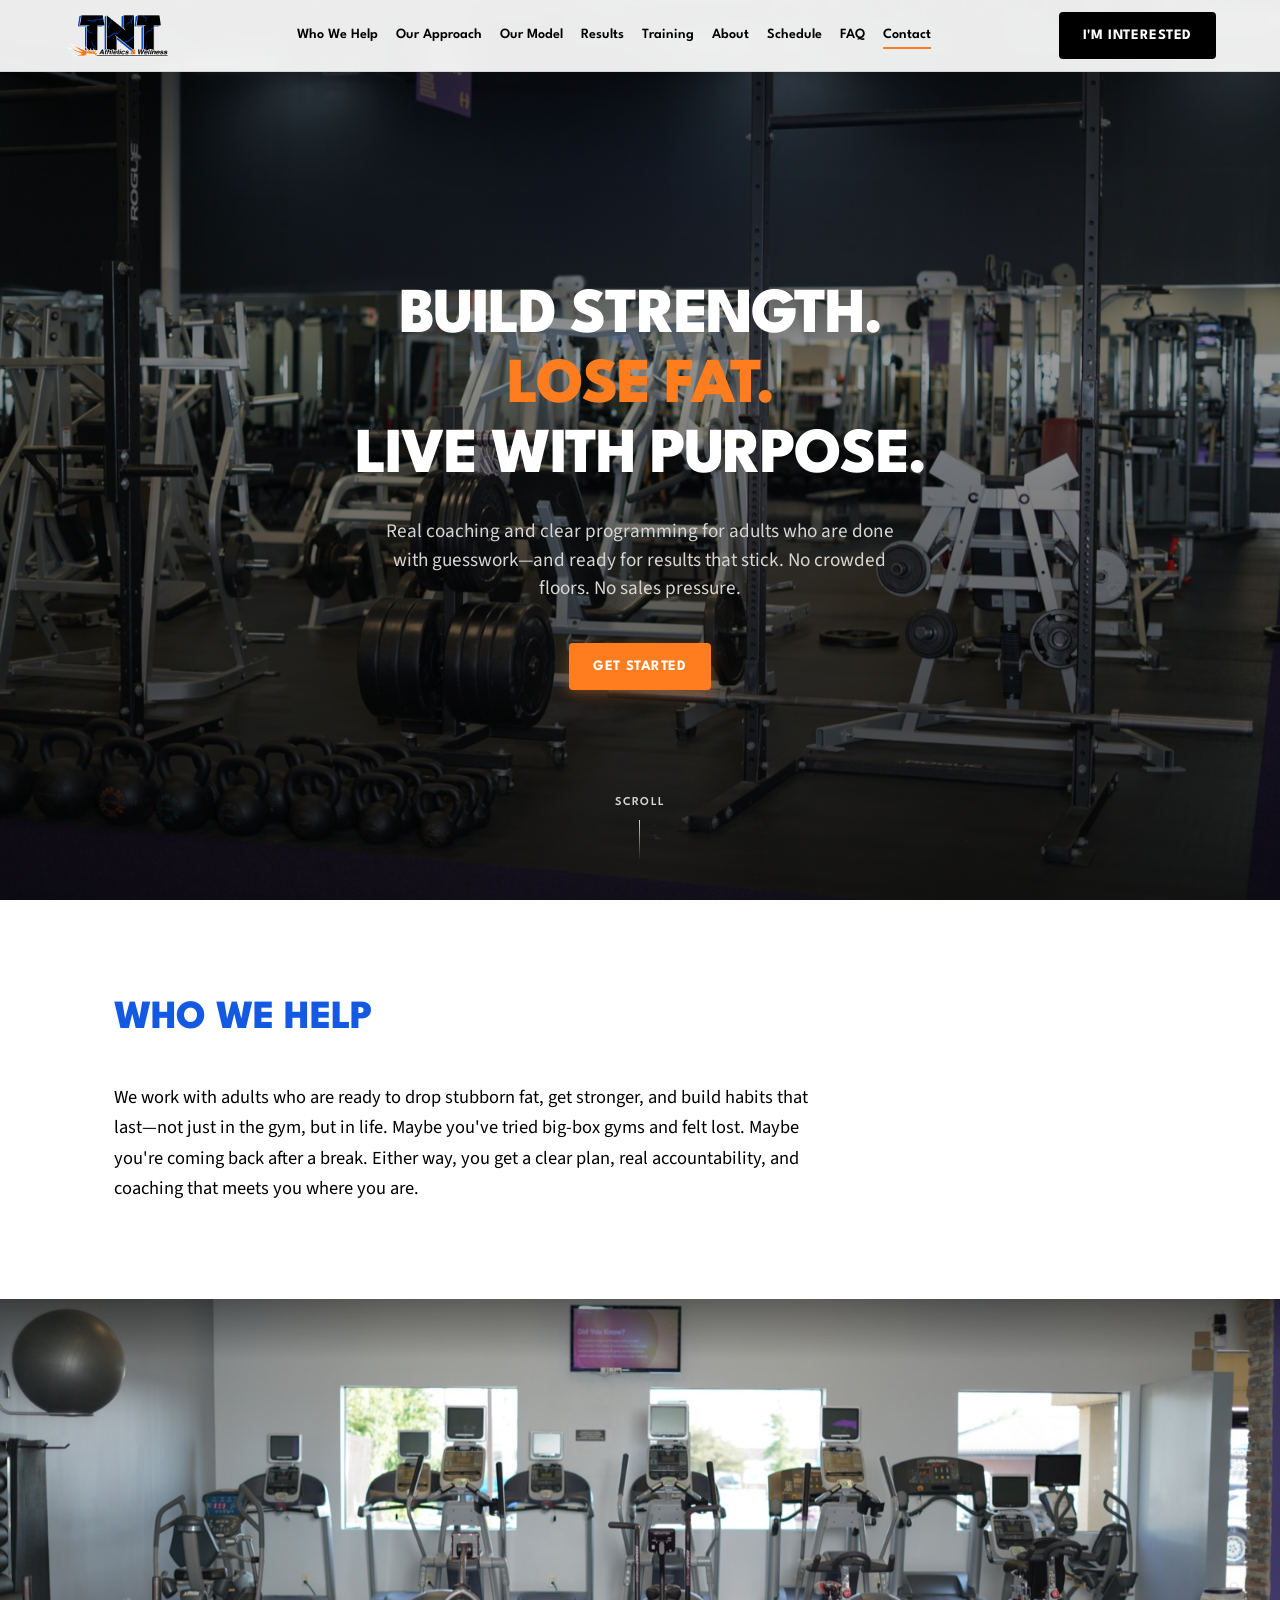
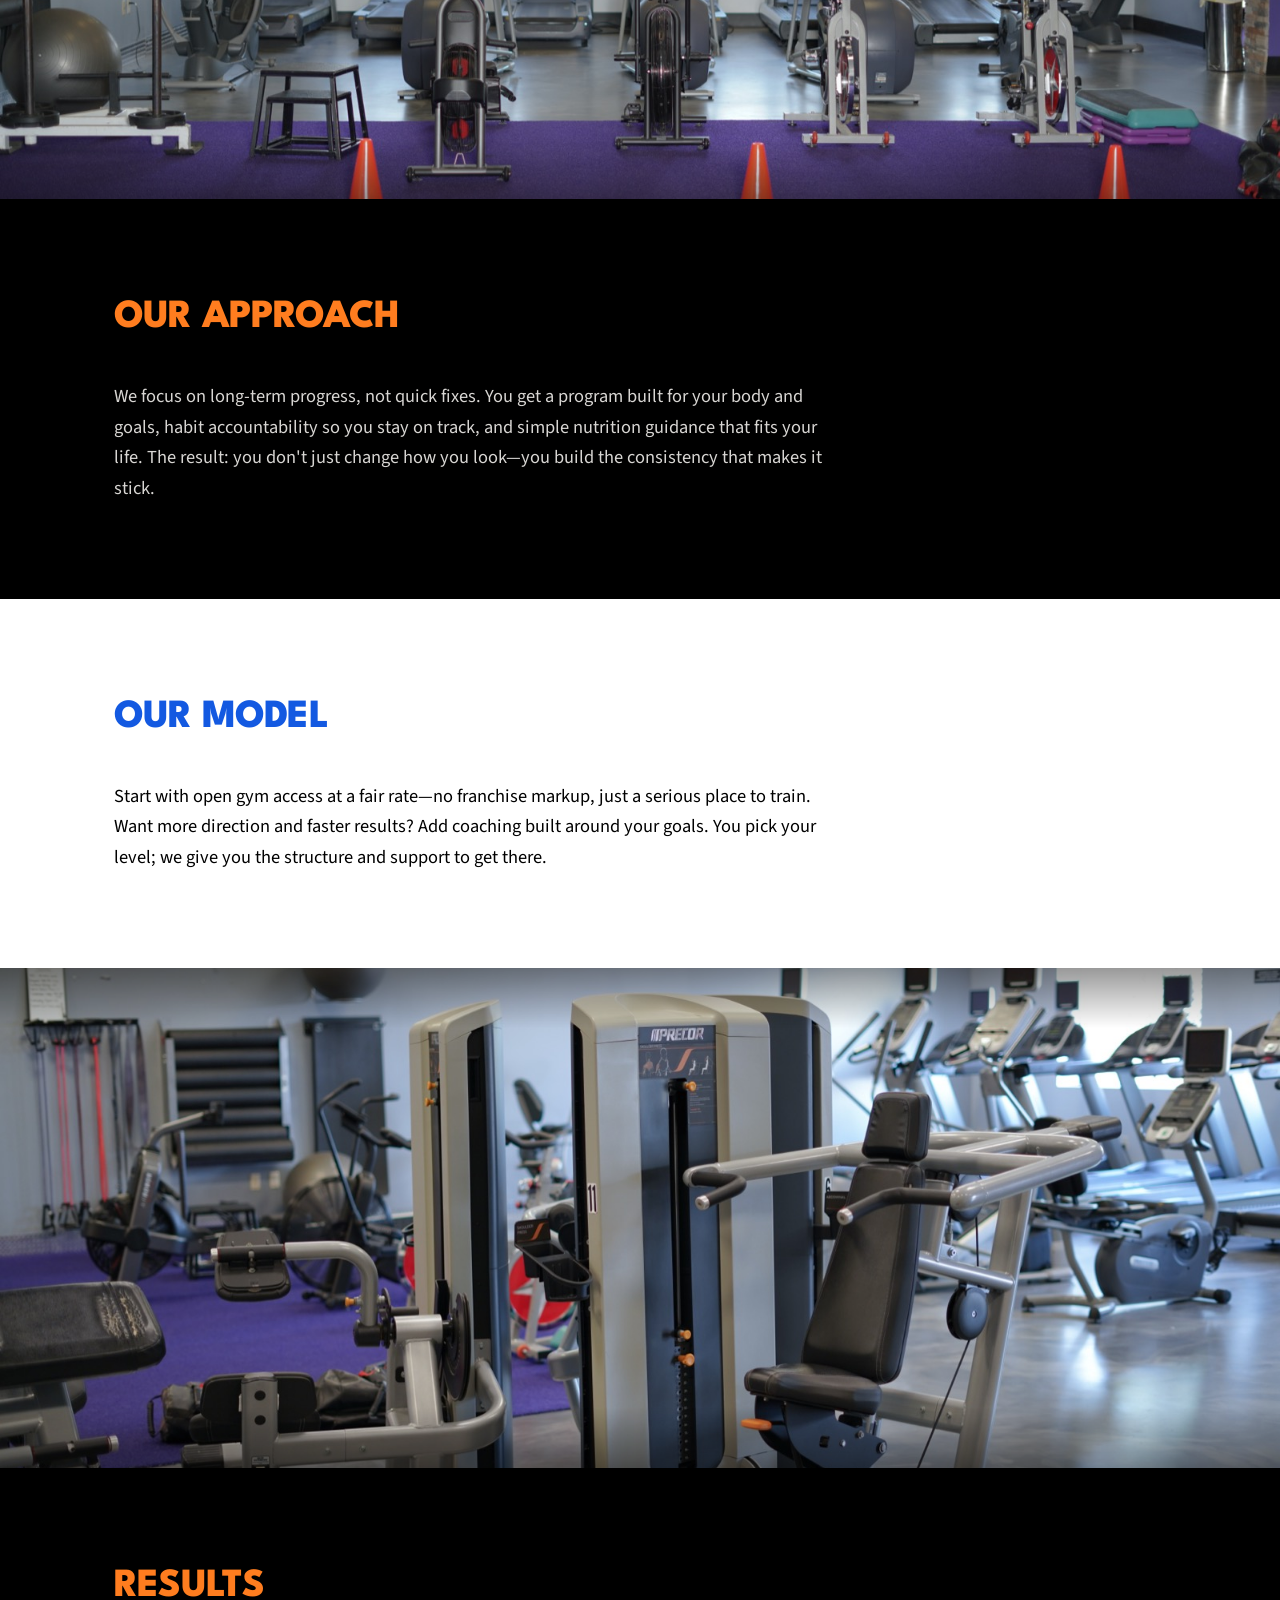
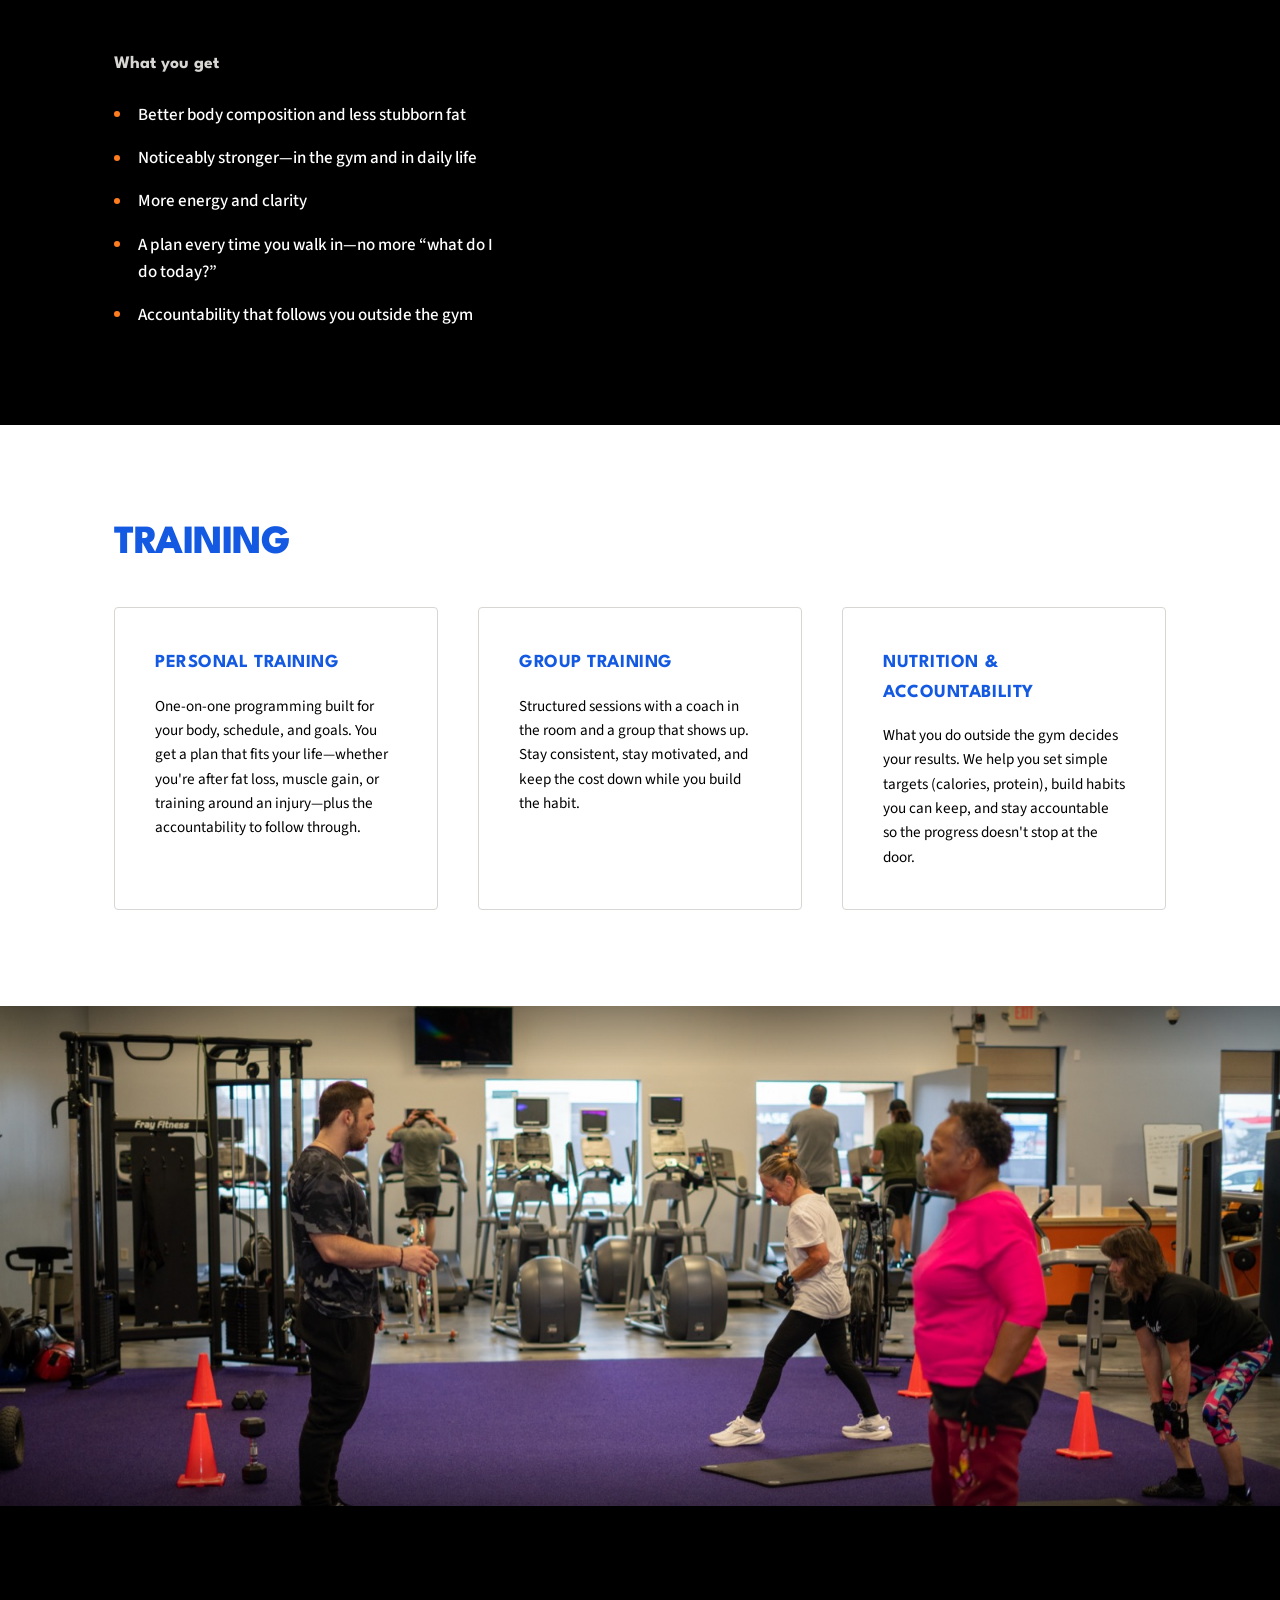
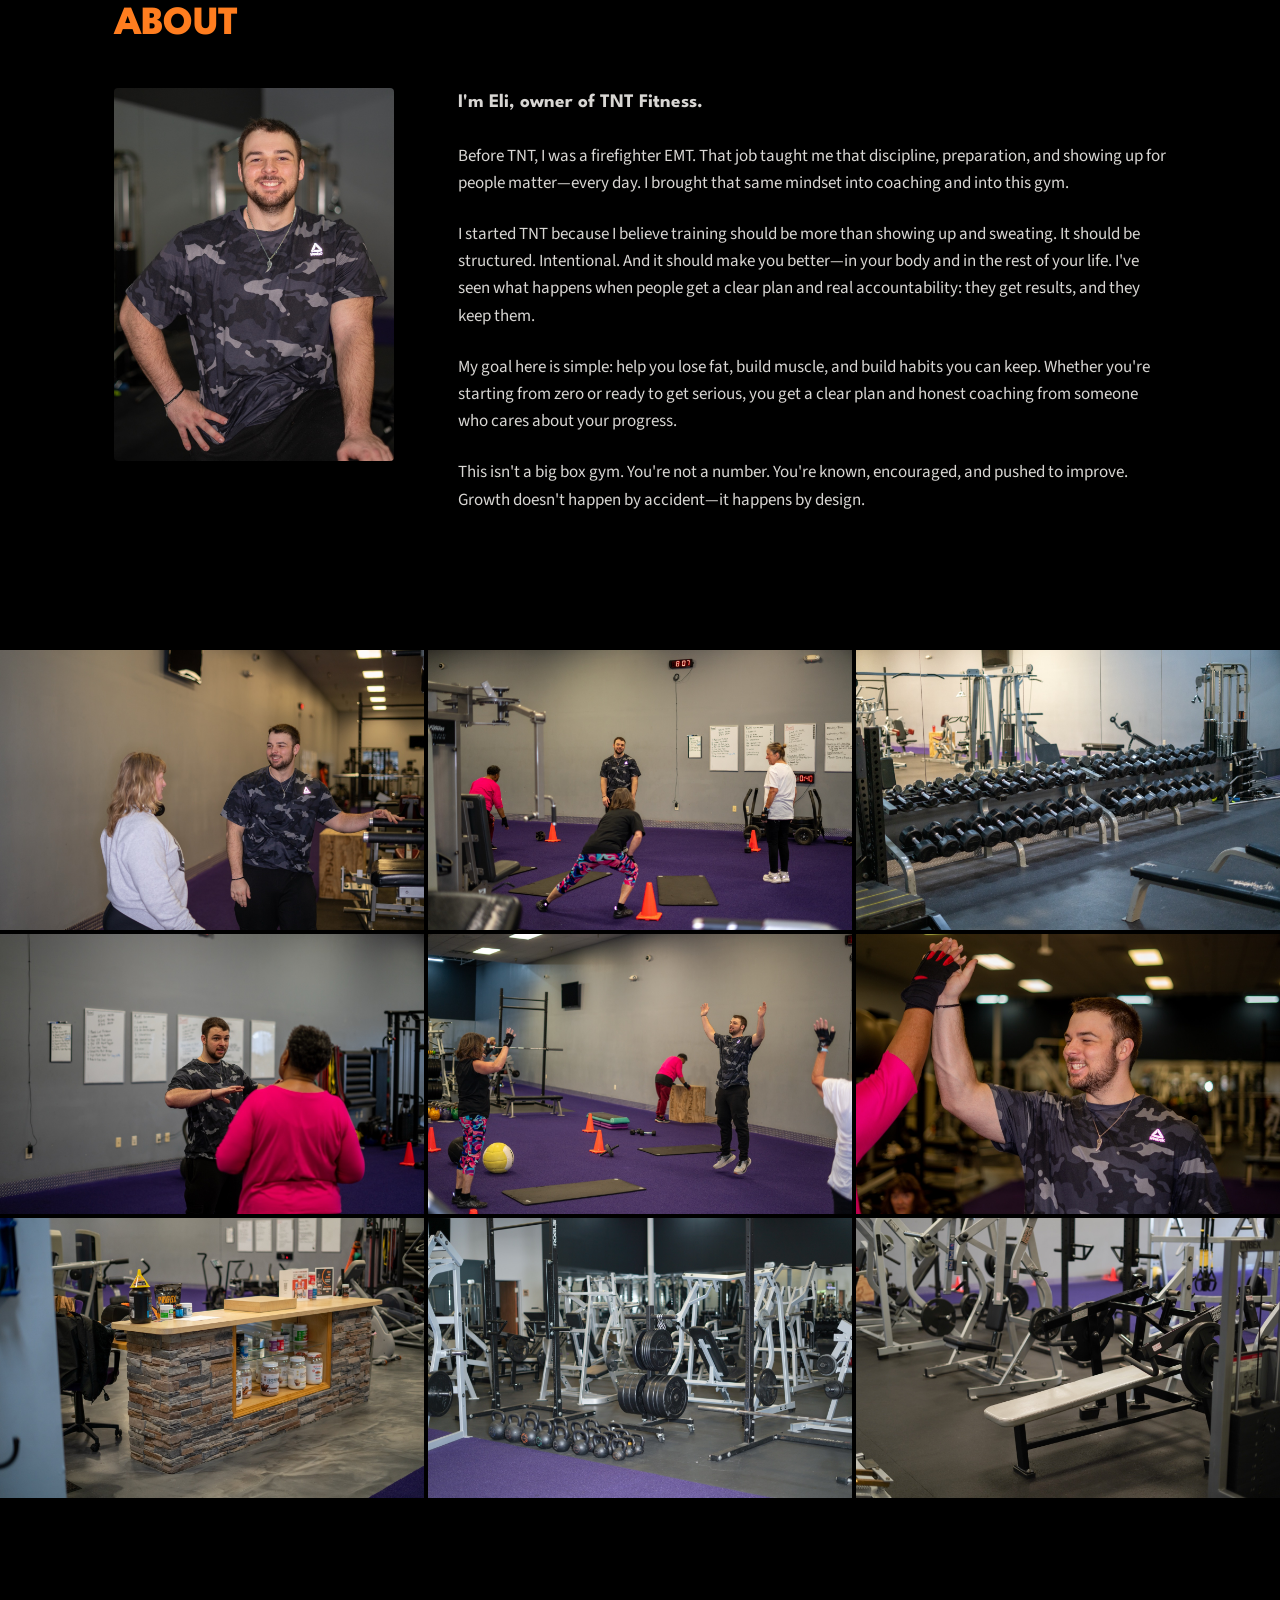
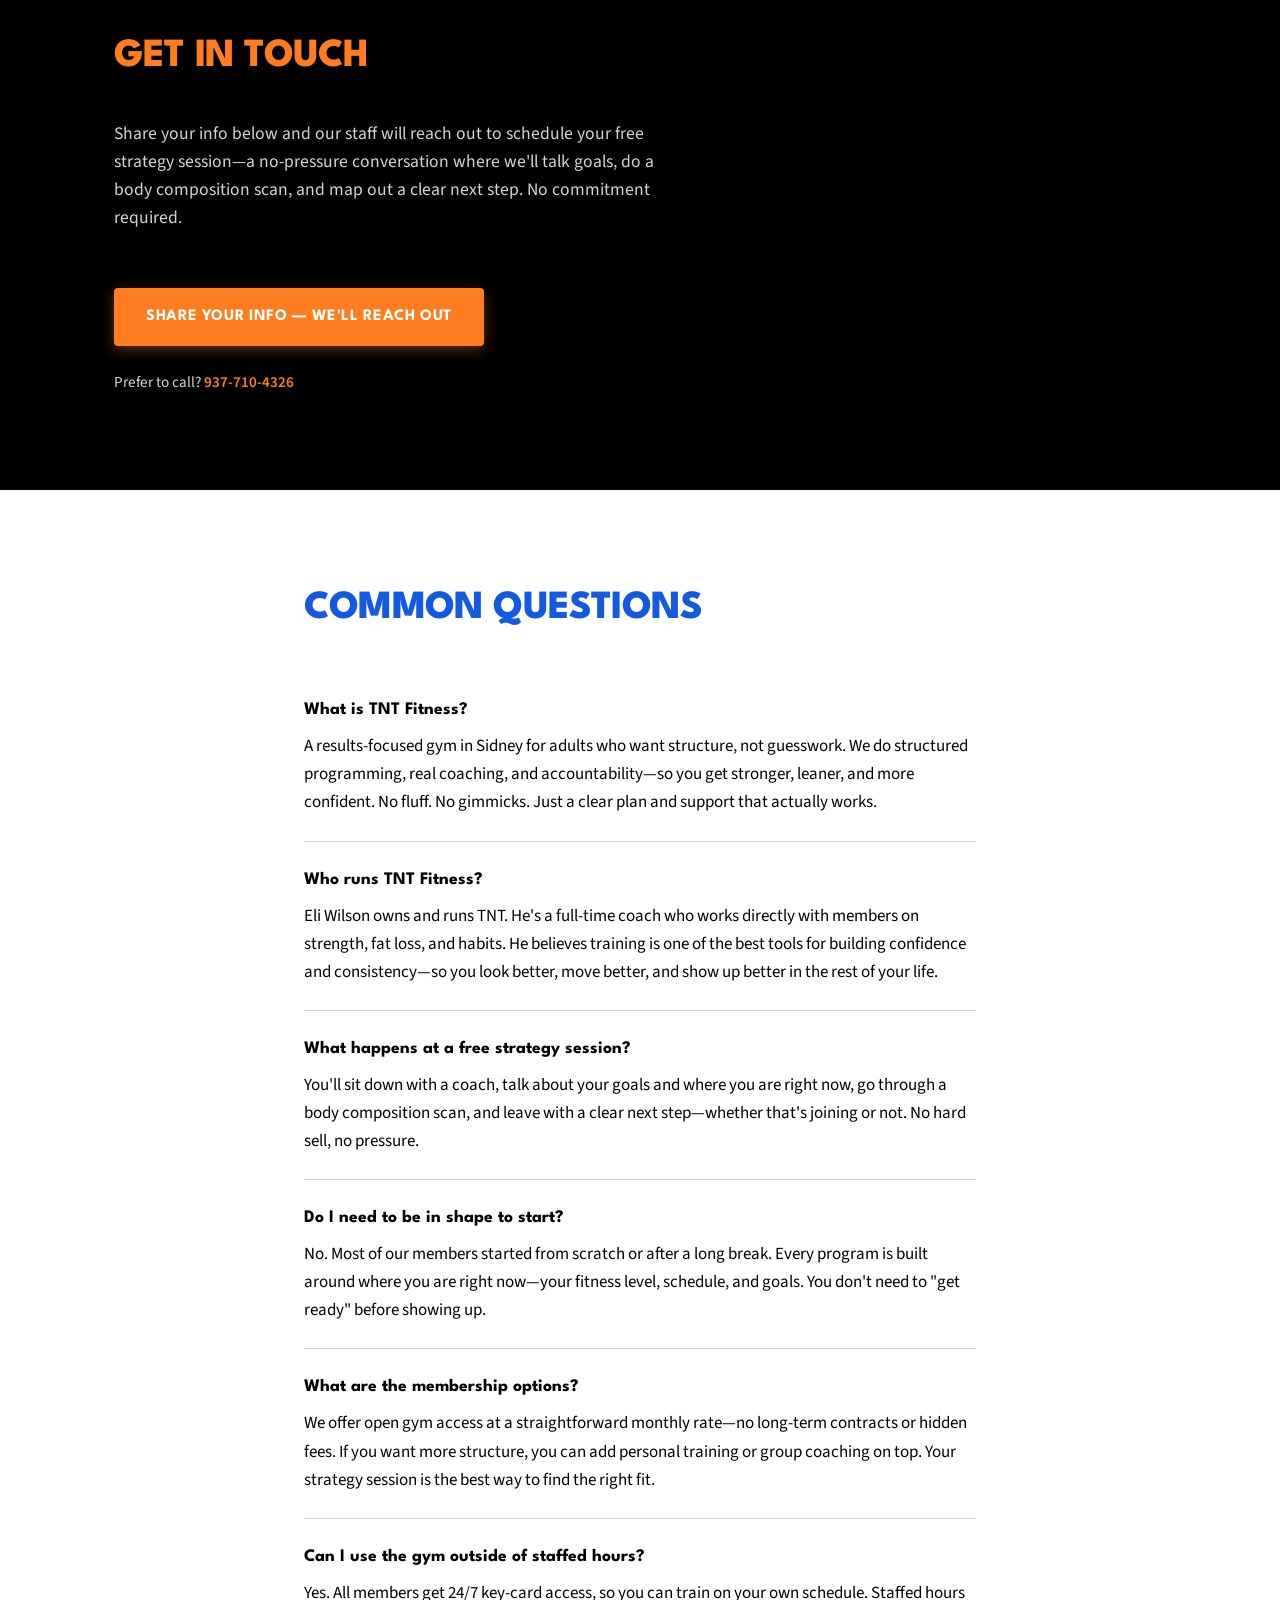
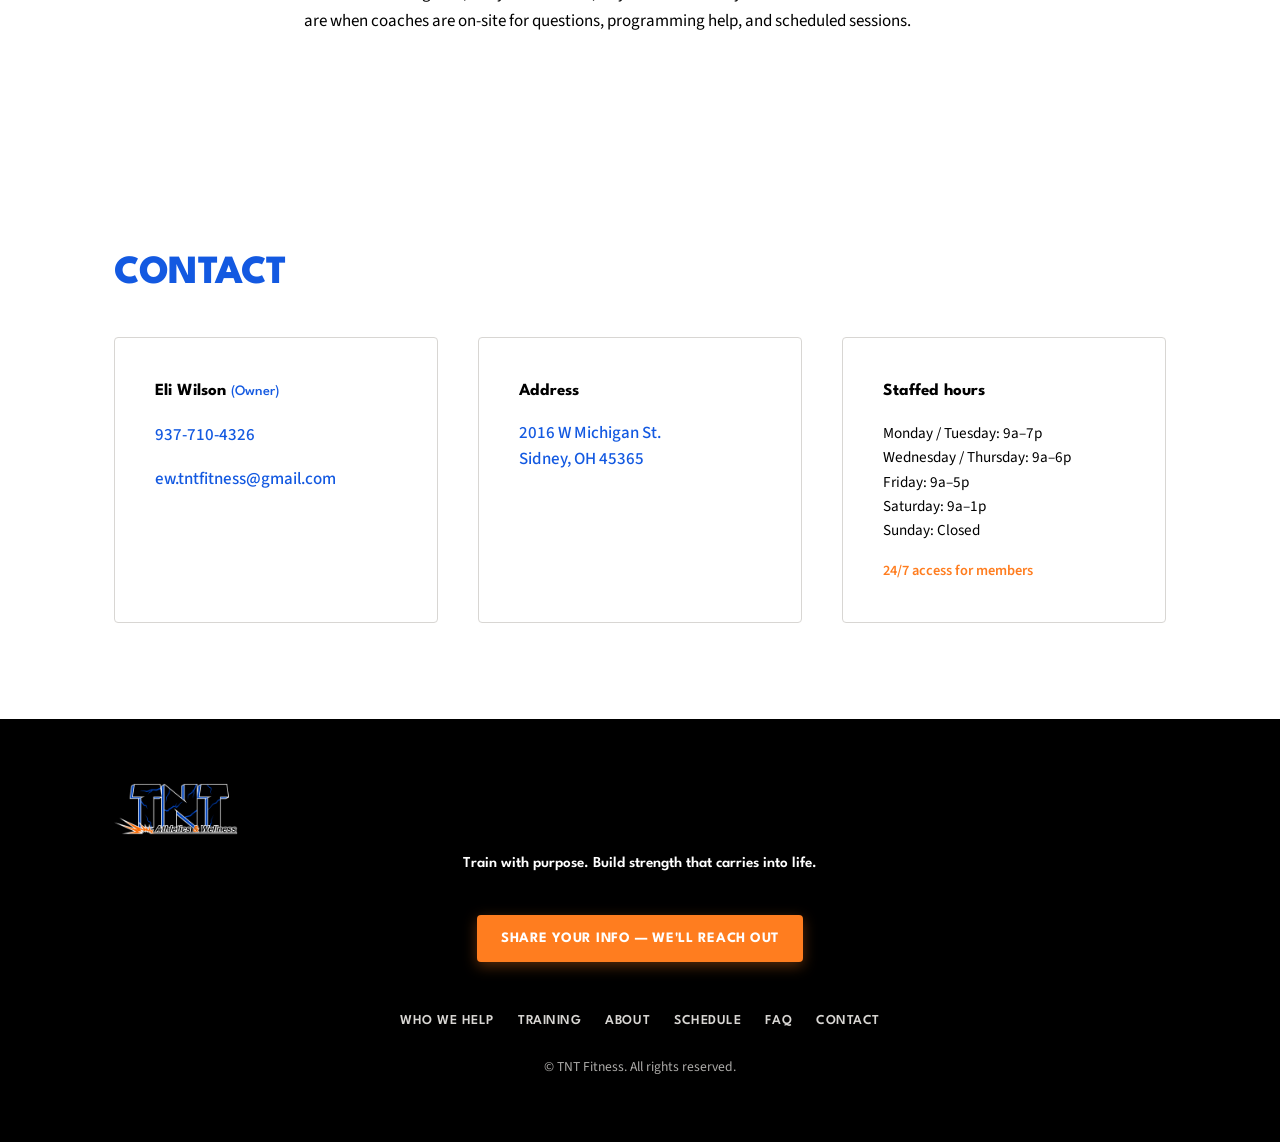
==== commit 126b6643: "Update index.html to replace images and restructure the About section with a new layout; enhance sty" ====
--- a/index.html
+++ b/index.html
@@ -148,17 +148,20 @@
       </div>
     </section>
 
-    <div class="photo-divider"><img src="images/TNT-7.jpg" alt="TNT Fitness free weights and squat racks" loading="lazy" /></div>
+    <div class="photo-divider"><img src="images/TNT-New-25.jpg" alt="Group training session at TNT Fitness" loading="lazy" /></div>
 
     <section id="about" class="block block--dark about-block" data-section>
-      <div class="container container--narrow">
+      <div class="container">
         <h2 class="section-head section-head--blue" data-section>About</h2>
-        <div class="about-content" data-section>
-          <p class="about-lead">I'm Eli, owner of TNT Fitness.</p>
+        <div class="about-layout" data-section>
+          <img src="images/TNT-Eli.jpg" alt="Eli Wilson, owner of TNT Fitness" class="about-portrait" loading="lazy" />
+          <div class="about-content">
+            <p class="about-lead">I'm Eli, owner of TNT Fitness.</p>
           <p>Before TNT, I was a firefighter EMT. That job taught me that discipline, preparation, and showing up for people matter—every day. I brought that same mindset into coaching and into this gym.</p>
           <p>I started TNT because I believe training should be more than showing up and sweating. It should be structured. Intentional. And it should make you better—in your body and in the rest of your life. I've seen what happens when people get a clear plan and real accountability: they get results, and they keep them.</p>
           <p>My goal here is simple: help you lose fat, build muscle, and build habits you can keep. Whether you're starting from zero or ready to get serious, you get a clear plan and honest coaching from someone who cares about your progress.</p>
           <p>This isn't a big box gym. You're not a number. You're known, encouraged, and pushed to improve. Growth doesn't happen by accident—it happens by design.</p>
+          </div>
         </div>
       </div>
     </section>
@@ -167,12 +170,15 @@
 
     <section class="gym-gallery" data-section>
       <div class="gallery-grid">
+        <img src="images/TNT-New-11.jpg" alt="Eli coaching a member one-on-one" loading="lazy" />
+        <img src="images/TNT-New-27.jpg" alt="Group training in action" loading="lazy" />
+        <img src="images/TNT-New-1.jpg" alt="Dumbbell rack" loading="lazy" />
+        <img src="images/TNT-New-23.jpg" alt="Personal training session" loading="lazy" />
+        <img src="images/TNT-New-36.jpg" alt="Group class doing overhead exercises" loading="lazy" />
+        <img src="images/TNT-New-39.jpg" alt="High-five celebration after a workout" loading="lazy" />
+        <img src="images/TNT-New-6.jpg" alt="Front desk and supplement bar" loading="lazy" />
         <img src="images/TNT-10.jpg" alt="Kettlebells and plates" loading="lazy" />
-        <img src="images/TNT-8.jpg" alt="Dumbbells and battle ropes" loading="lazy" />
         <img src="images/TNT-14.jpg" alt="Bench press area" loading="lazy" />
-        <img src="images/TNT-13.jpg" alt="Plate-loaded machines" loading="lazy" />
-        <img src="images/TNT-17.jpg" alt="Precor machine row" loading="lazy" />
-        <img src="images/TNT-19.jpg" alt="Treadmill and elliptical row" loading="lazy" />
       </div>
     </section>
 
--- a/styles.css
+++ b/styles.css
@@ -484,6 +484,27 @@
 .training-card p { margin: 0; font-size: 0.95rem; }
 
 /* About */
+.about-layout {
+  display: flex;
+  gap: var(--space-xl);
+  align-items: flex-start;
+}
+.about-portrait {
+  width: 280px;
+  flex-shrink: 0;
+  border-radius: var(--radius);
+  object-fit: cover;
+  aspect-ratio: 3 / 4;
+}
+@media (max-width: 768px) {
+  .about-layout {
+    flex-direction: column;
+    align-items: center;
+  }
+  .about-portrait {
+    width: 220px;
+  }
+}
 .about-lead {
   font-family: var(--font-display);
   font-weight: 700;
@@ -722,7 +743,7 @@
 /* Photo dividers between sections */
 .photo-divider {
   width: 100%;
-  max-height: 400px;
+  max-height: 500px;
   overflow: hidden;
   line-height: 0;
   position: relative;
@@ -747,9 +768,9 @@
 }
 .photo-divider img {
   width: 100%;
-  height: 400px;
+  height: 500px;
   object-fit: cover;
-  object-position: center;
+  object-position: center 35%;
   display: block;
 }
 
@@ -777,12 +798,12 @@
 }
 
 @media (max-width: 768px) {
-  .photo-divider img { height: 250px; }
+  .photo-divider img { height: 300px; }
   .gallery-grid { grid-template-columns: repeat(2, 1fr); }
   .gallery-grid img { height: 200px; }
 }
 @media (max-width: 480px) {
-  .photo-divider img { height: 180px; }
+  .photo-divider img { height: 220px; }
   .gallery-grid { grid-template-columns: 1fr; }
   .gallery-grid img { height: 220px; }
 }
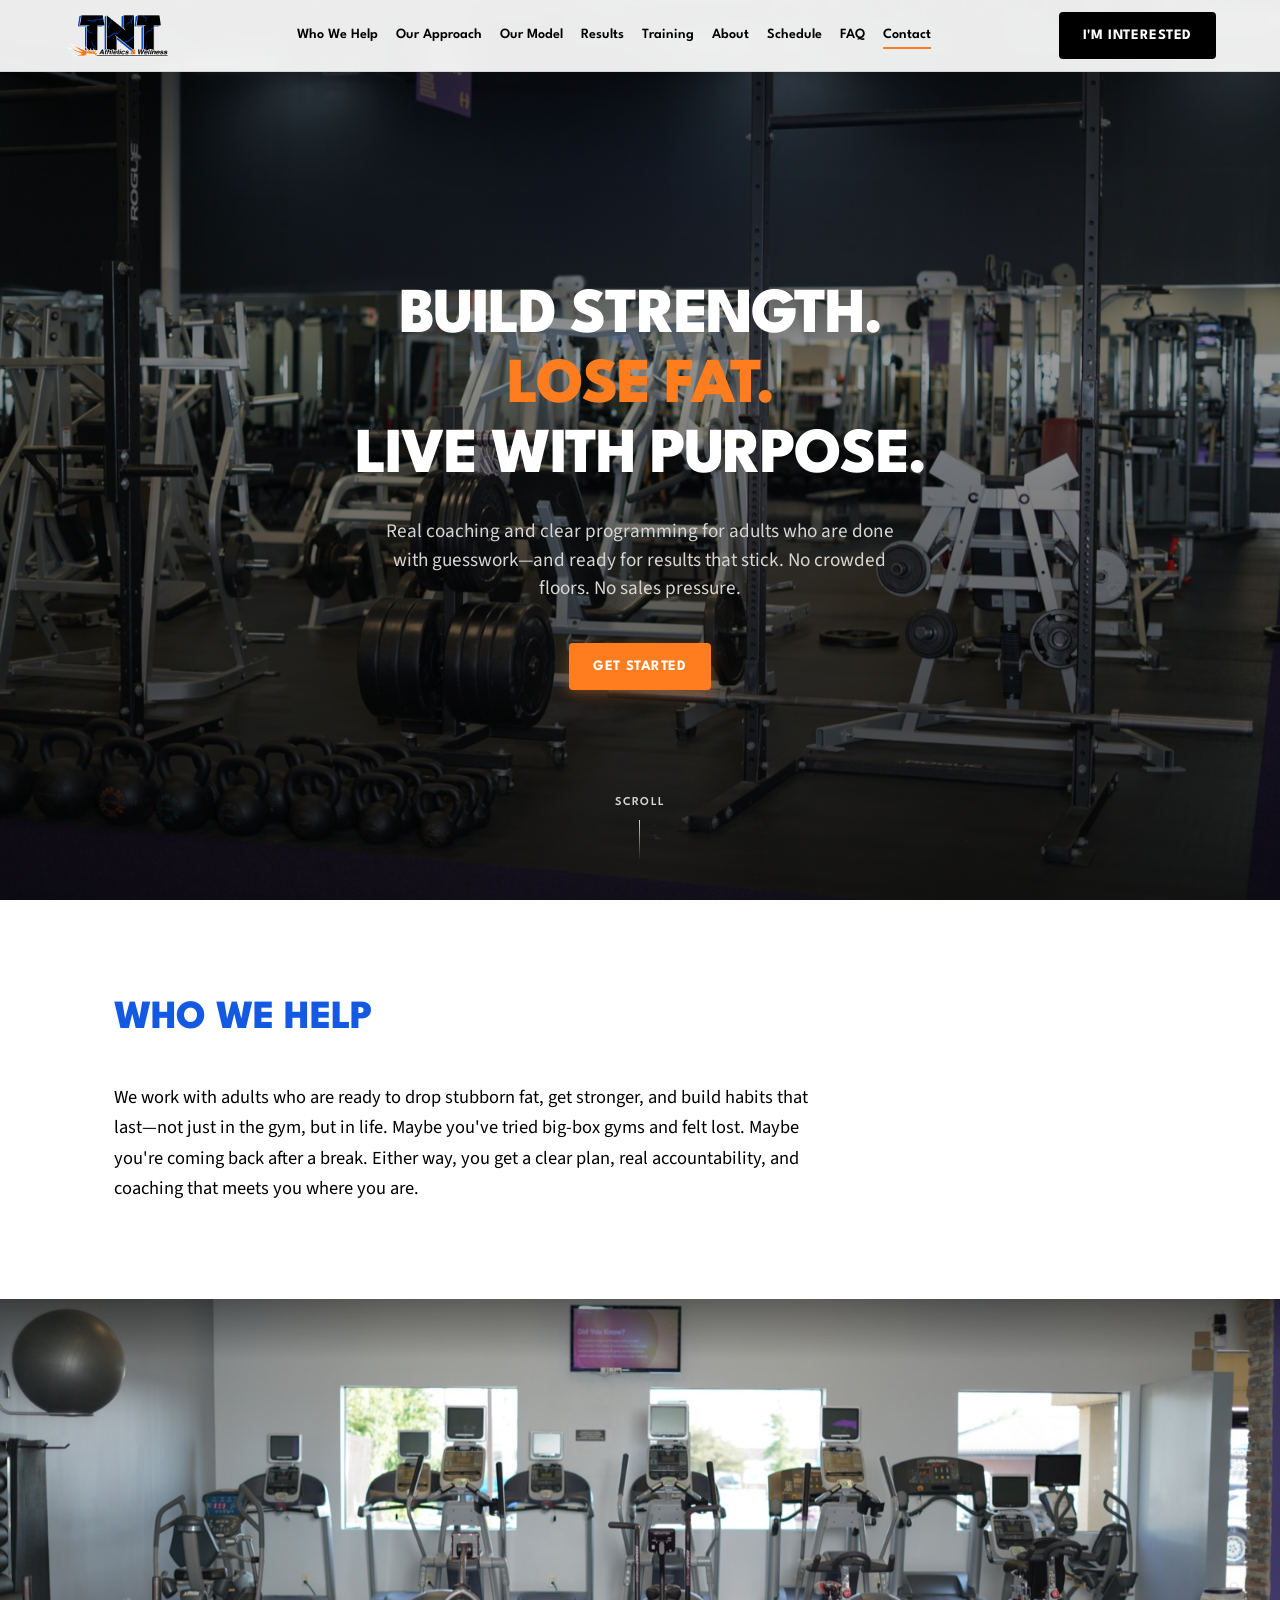
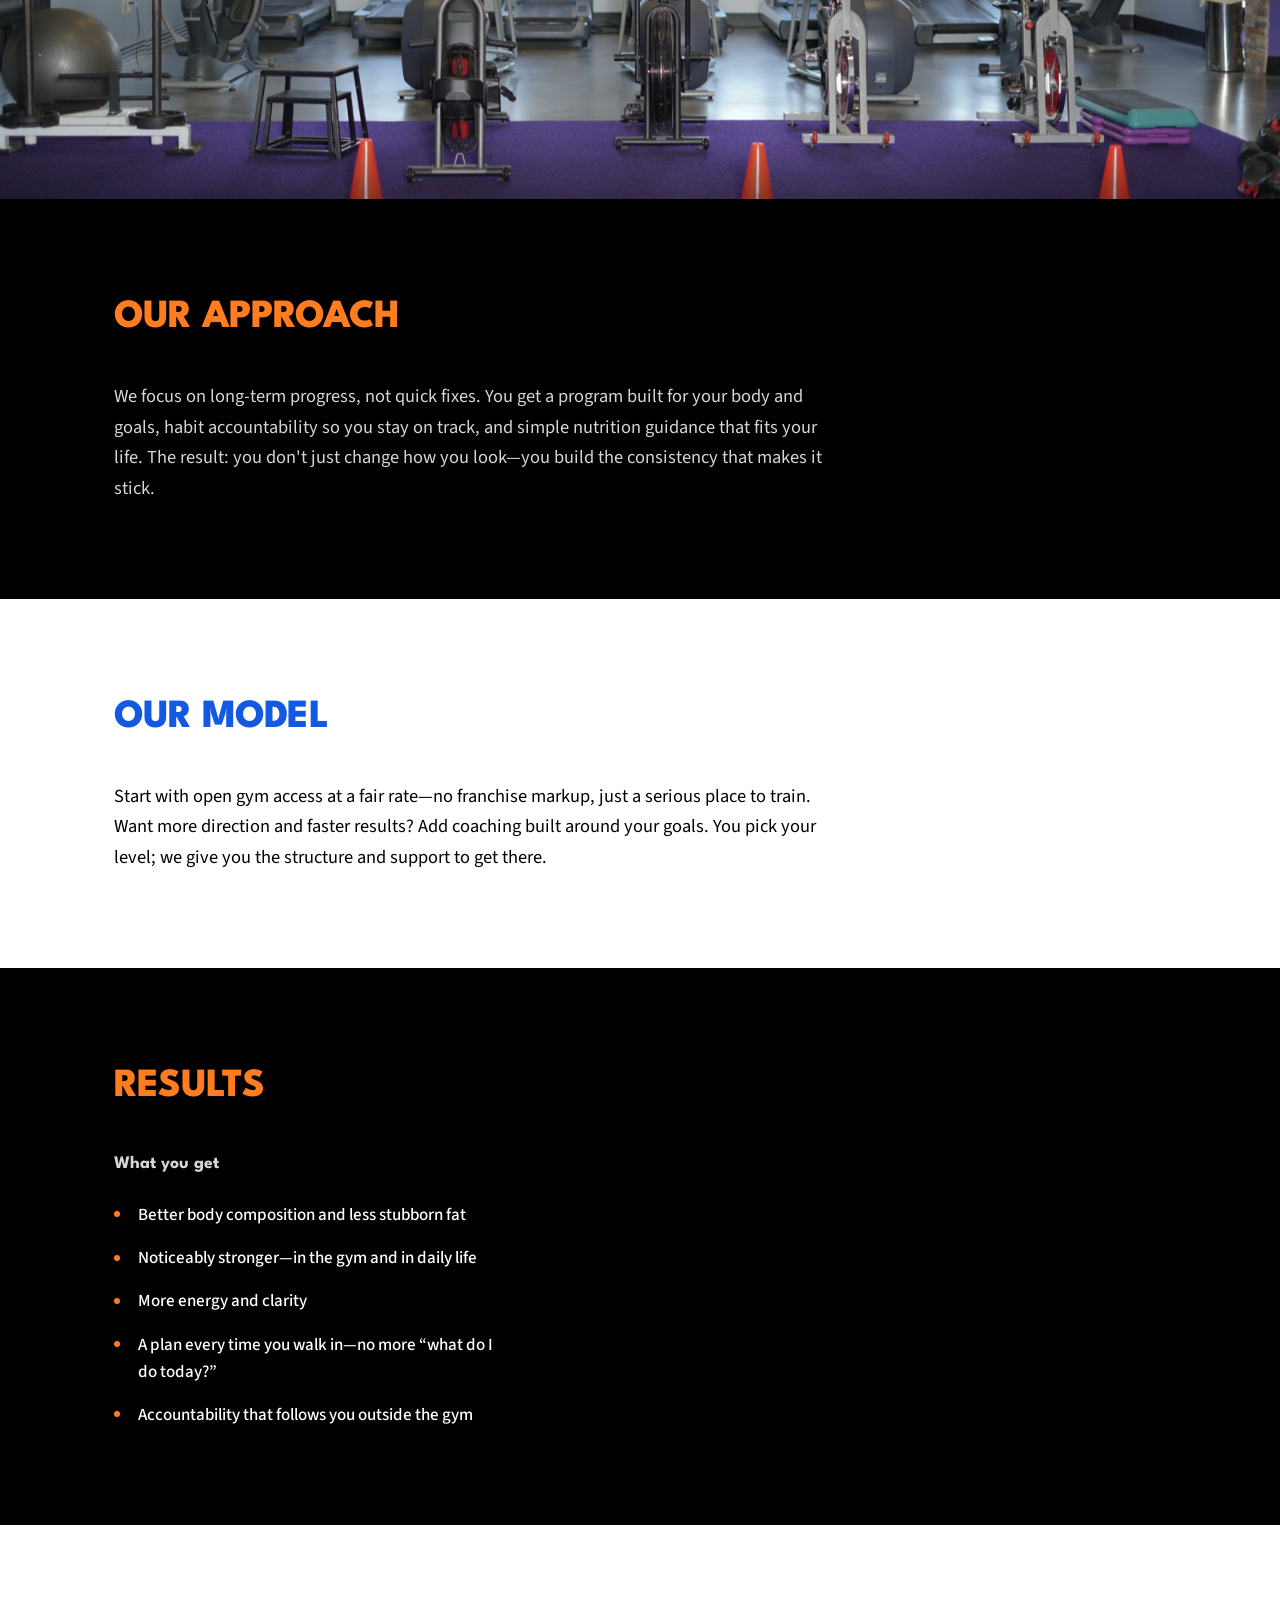
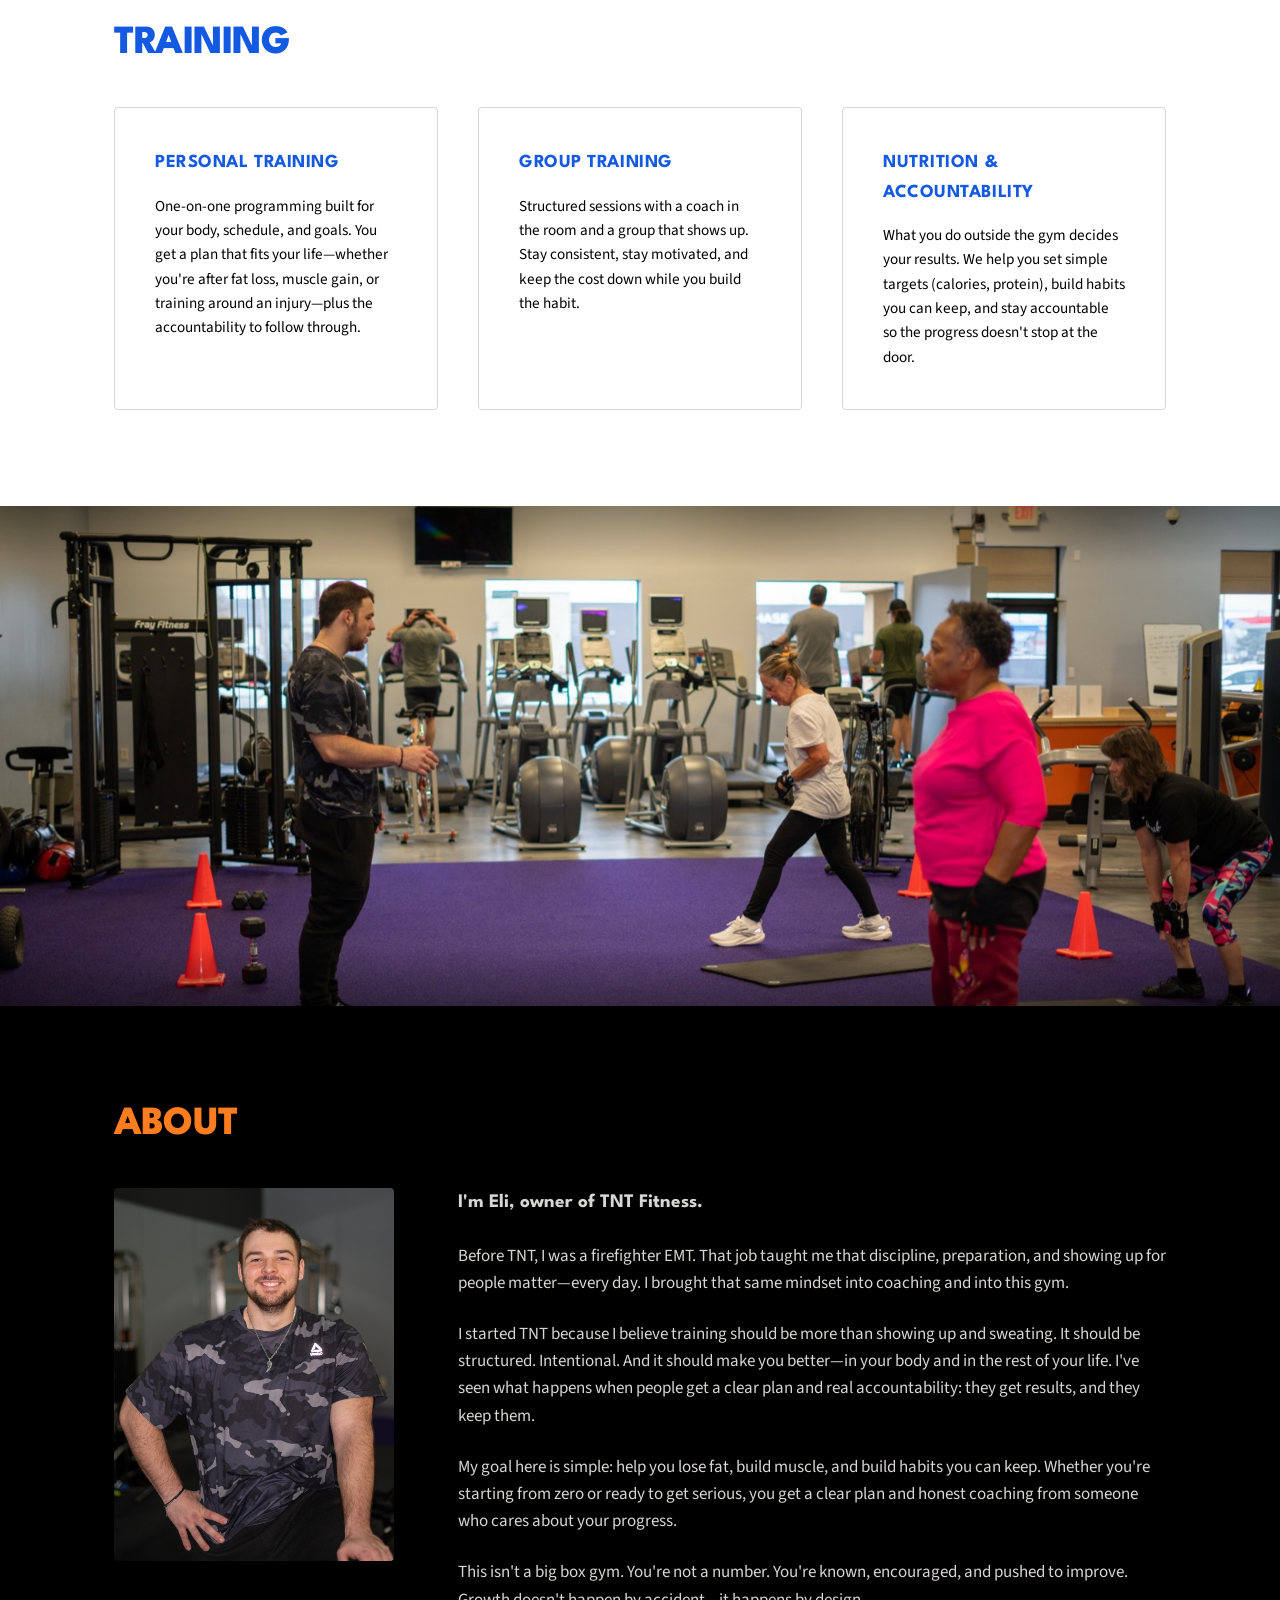
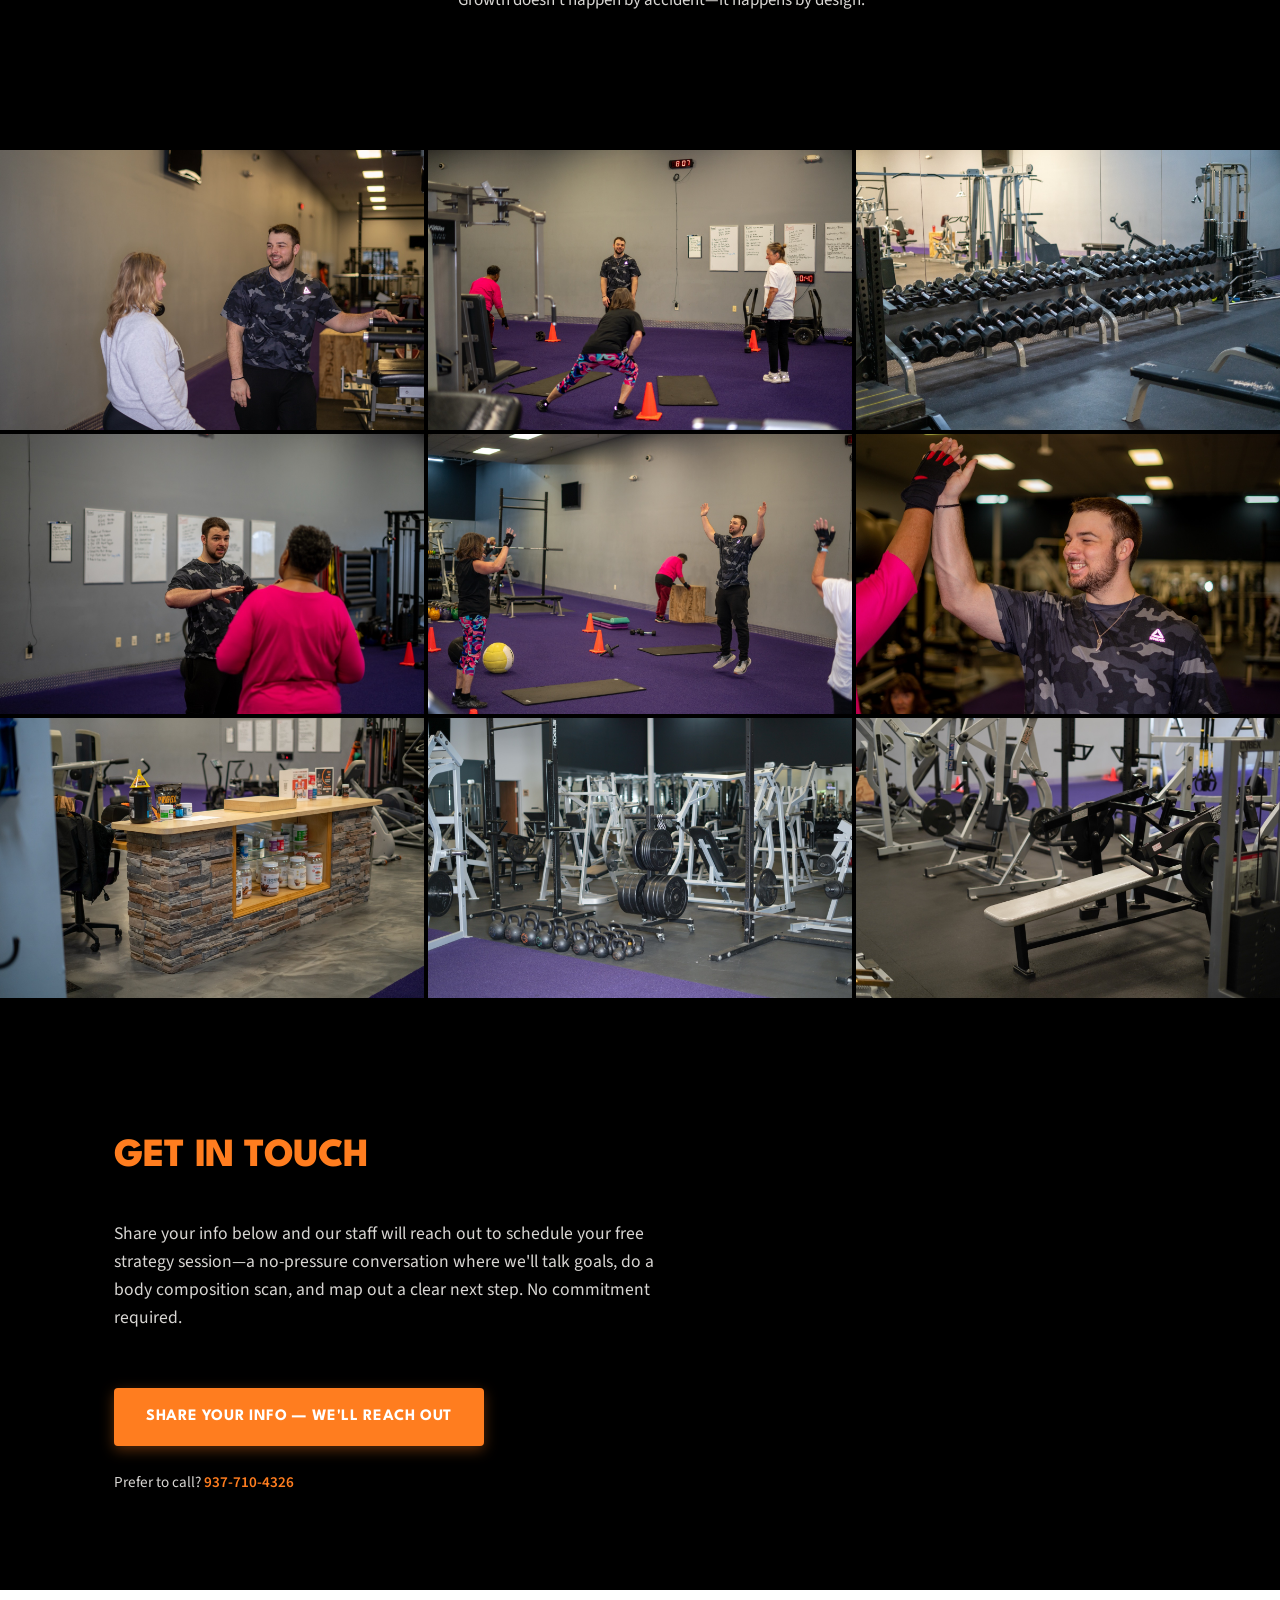
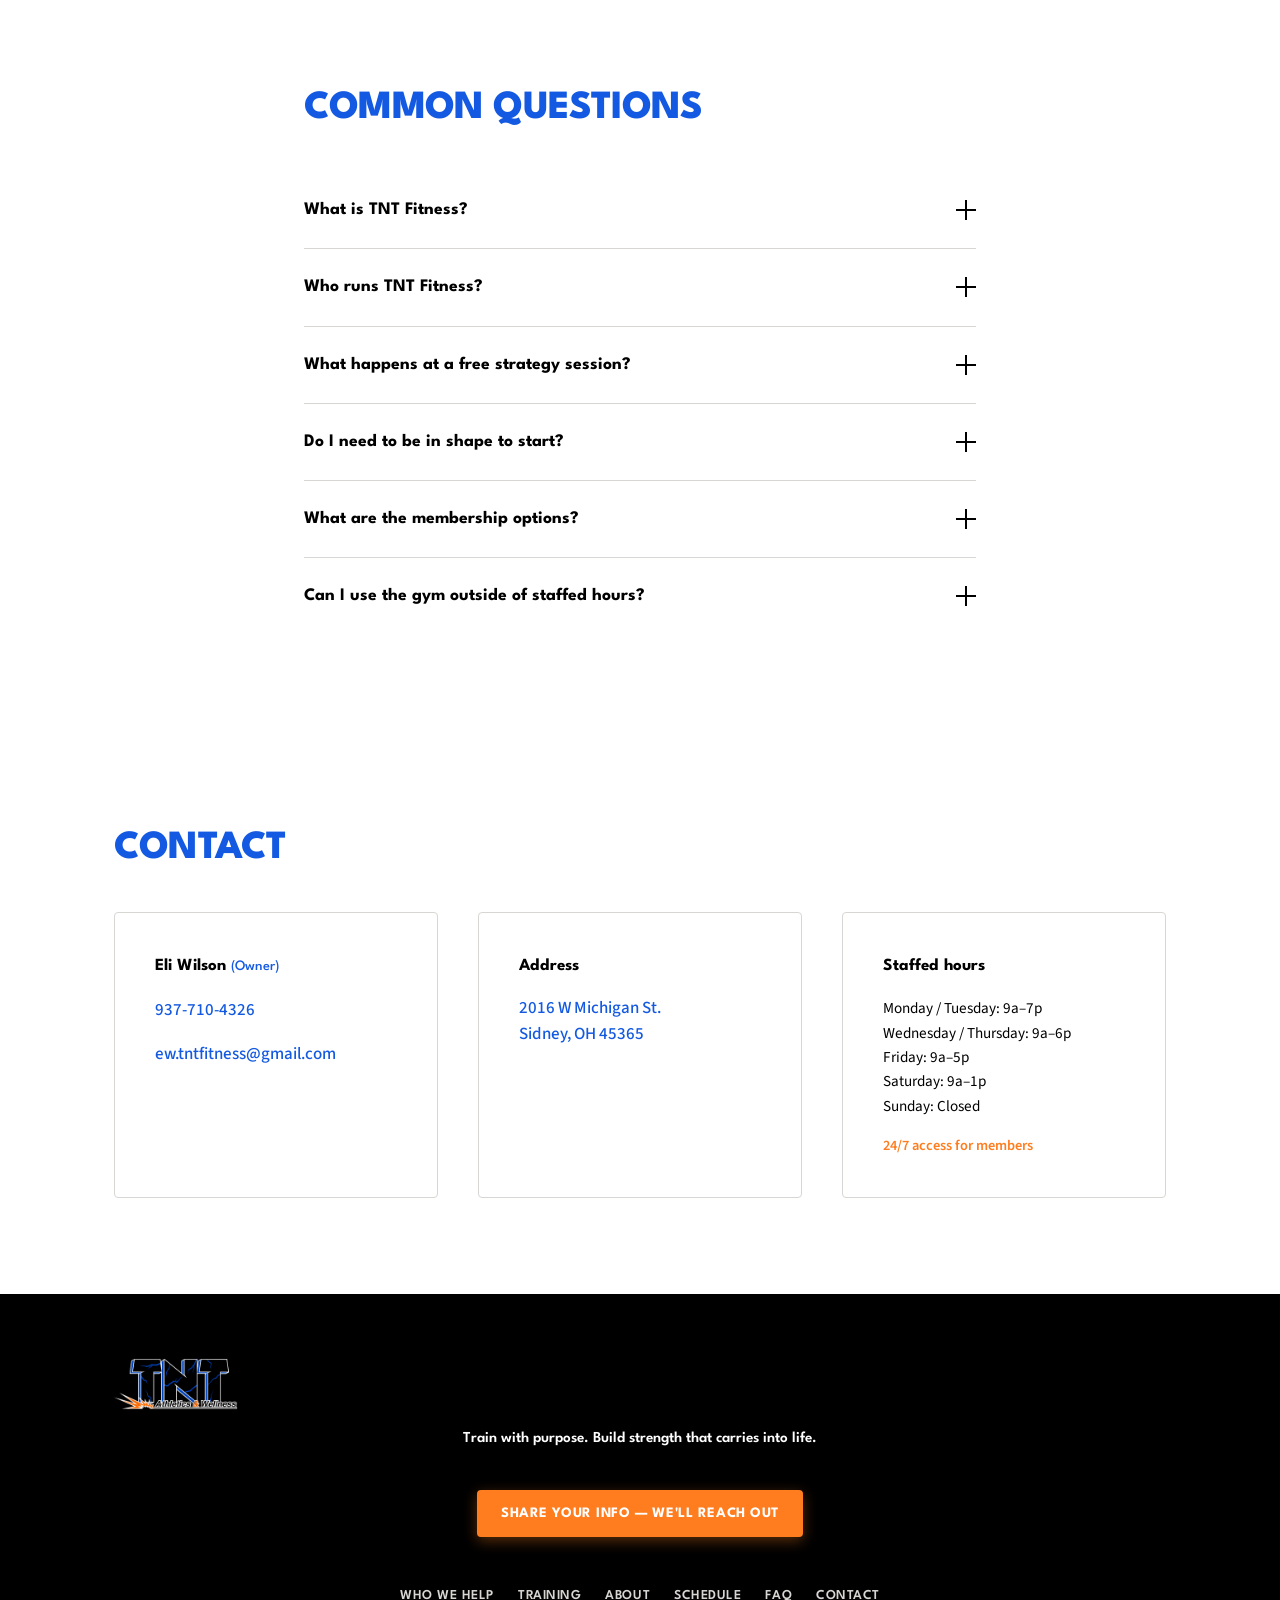
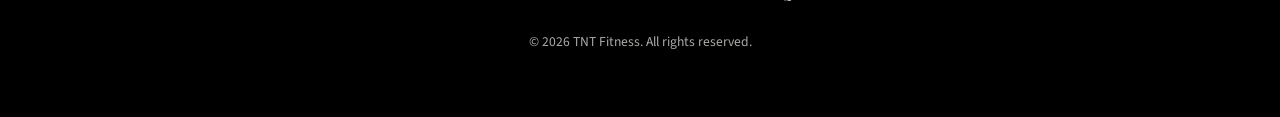
==== commit cab98e67: "Remove unused images" ====
--- a/index.html
+++ b/index.html
@@ -8,8 +8,9 @@
   <meta property="og:title" content="TNT Fitness — Build strength. Lose fat. Live with purpose." />
   <meta property="og:description" content="Personal training and structured programs for adults who want real results. Sidney, OH." />
   <meta property="og:type" content="website" />
-  <meta property="og:image" content="logo_small.jpg" />
+  <meta property="og:image" content="https://tntfitness.club/logo_small.jpg" />
   <link rel="icon" href="favicon.png" type="image/png" />
+  <link rel="preload" as="image" href="images/TNT-9.jpg" />
   <script type="application/ld+json">
   {
     "@context": "https://schema.org",
@@ -45,6 +46,16 @@
   <link rel="preconnect" href="https://fonts.gstatic.com" crossorigin />
   <link href="https://fonts.googleapis.com/css2?family=League+Spartan:wght@400;500;600;700;800&family=Source+Sans+3:wght@400;500;600;700&display=swap" rel="stylesheet" />
   <link rel="stylesheet" href="styles.css" />
+  <!-- Google Analytics: replace GA_MEASUREMENT_ID with your actual ID from https://analytics.google.com -->
+  <!--
+  <script async src="https://www.googletagmanager.com/gtag/js?id=GA_MEASUREMENT_ID"></script>
+  <script>
+    window.dataLayer = window.dataLayer || [];
+    function gtag(){dataLayer.push(arguments);}
+    gtag('js', new Date());
+    gtag('config', 'GA_MEASUREMENT_ID');
+  </script>
+  -->
 </head>
 <body data-pushpress-signup-url="https://oab9gel.pushpress.com/open/interested">
   <!-- PushPress lead capture: staff will reach out to schedule strategy session -->
@@ -112,8 +123,6 @@
       </div>
     </section>
 
-    <div class="photo-divider"><img src="images/TNT-18.jpg" alt="TNT Fitness machines and equipment" loading="lazy" /></div>
-
     <section id="results" class="block block--dark results-block" data-section>
       <div class="container">
         <h2 class="section-head section-head--blue" data-section>Results</h2>
@@ -195,28 +204,28 @@
       <div class="container container--narrow">
         <h2 class="section-head section-head--blue" data-section>Common questions</h2>
         <dl class="faq-list">
-          <div class="faq-item">
-            <dt class="faq-question">What is TNT Fitness?</dt>
+          <div class="faq-item" data-faq>
+            <dt class="faq-question" data-faq-toggle>What is TNT Fitness?<span class="faq-icon" aria-hidden="true"></span></dt>
             <dd class="faq-answer">A results-focused gym in Sidney for adults who want structure, not guesswork. We do structured programming, real coaching, and accountability—so you get stronger, leaner, and more confident. No fluff. No gimmicks. Just a clear plan and support that actually works.</dd>
           </div>
-          <div class="faq-item">
-            <dt class="faq-question">Who runs TNT Fitness?</dt>
+          <div class="faq-item" data-faq>
+            <dt class="faq-question" data-faq-toggle>Who runs TNT Fitness?<span class="faq-icon" aria-hidden="true"></span></dt>
             <dd class="faq-answer">Eli Wilson owns and runs TNT. He's a full-time coach who works directly with members on strength, fat loss, and habits. He believes training is one of the best tools for building confidence and consistency—so you look better, move better, and show up better in the rest of your life.</dd>
           </div>
-          <div class="faq-item">
-            <dt class="faq-question">What happens at a free strategy session?</dt>
+          <div class="faq-item" data-faq>
+            <dt class="faq-question" data-faq-toggle>What happens at a free strategy session?<span class="faq-icon" aria-hidden="true"></span></dt>
             <dd class="faq-answer">You'll sit down with a coach, talk about your goals and where you are right now, go through a body composition scan, and leave with a clear next step—whether that's joining or not. No hard sell, no pressure.</dd>
           </div>
-          <div class="faq-item">
-            <dt class="faq-question">Do I need to be in shape to start?</dt>
+          <div class="faq-item" data-faq>
+            <dt class="faq-question" data-faq-toggle>Do I need to be in shape to start?<span class="faq-icon" aria-hidden="true"></span></dt>
             <dd class="faq-answer">No. Most of our members started from scratch or after a long break. Every program is built around where you are right now—your fitness level, schedule, and goals. You don't need to "get ready" before showing up.</dd>
           </div>
-          <div class="faq-item">
-            <dt class="faq-question">What are the membership options?</dt>
+          <div class="faq-item" data-faq>
+            <dt class="faq-question" data-faq-toggle>What are the membership options?<span class="faq-icon" aria-hidden="true"></span></dt>
             <dd class="faq-answer">We offer open gym access at a straightforward monthly rate—no long-term contracts or hidden fees. If you want more structure, you can add personal training or group coaching on top. Your strategy session is the best way to find the right fit.</dd>
           </div>
-          <div class="faq-item">
-            <dt class="faq-question">Can I use the gym outside of staffed hours?</dt>
+          <div class="faq-item" data-faq>
+            <dt class="faq-question" data-faq-toggle>Can I use the gym outside of staffed hours?<span class="faq-icon" aria-hidden="true"></span></dt>
             <dd class="faq-answer">Yes. All members get 24/7 key-card access, so you can train on your own schedule. Staffed hours are when coaches are on-site for questions, programming help, and scheduled sessions.</dd>
           </div>
         </dl>
@@ -267,7 +276,7 @@
         <a href="#faq">FAQ</a>
         <a href="#contact">Contact</a>
       </nav>
-      <p class="footer-copy">&copy; TNT Fitness. All rights reserved.</p>
+      <p class="footer-copy">&copy; <span id="year"></span> TNT Fitness. All rights reserved.</p>
     </div>
   </footer>
 
@@ -275,7 +284,9 @@
 
   <div class="lightbox" data-lightbox>
     <button class="lightbox-close" aria-label="Close">&times;</button>
+    <button class="lightbox-prev" aria-label="Previous image">&#8249;</button>
     <img class="lightbox-img" src="" alt="" />
+    <button class="lightbox-next" aria-label="Next image">&#8250;</button>
   </div>
 
   <script src="script.js"></script>
--- a/styles.css
+++ b/styles.css
@@ -56,9 +56,10 @@
   .block [data-section],
   .results-list li,
   .training-card,
-  .testimonial,
-  .contact-card,
-  .scroll-line { animation: none !important; transition: none !important; }
+    .what-we-do-card,
+    .testimonial,
+    .contact-card,
+    .scroll-line { animation: none !important; transition: none !important; }
   .hero-headline .line,
   .hero-sub,
   .hero .btn-primary,
@@ -66,10 +67,12 @@
   .block [data-section],
   .results-list li,
   .training-card,
-  .testimonial,
-  .contact-card { opacity: 1; transform: none; }
+    .what-we-do-card,
+    .testimonial,
+    .contact-card { opacity: 1; transform: none; }
   .block.is-visible .results-list li,
   .block.is-visible .training-card,
+  .block.is-visible .what-we-do-card,
   .block.is-visible .testimonial,
   .block.is-visible .contact-card { opacity: 1; transform: none; }
 }
@@ -420,6 +423,34 @@
 }
 .block--dark .block-lead { color: var(--gray-light); }
 
+/* What We Do cards */
+.what-we-do-grid {
+  display: grid;
+  grid-template-columns: repeat(auto-fit, minmax(280px, 1fr));
+  gap: var(--space-lg);
+}
+.what-we-do-card {
+  padding: var(--space-lg);
+  border-left: 3px solid var(--blue);
+  background: var(--white);
+  border-radius: var(--radius);
+}
+.what-we-do-label {
+  font-family: var(--font-display);
+  font-weight: 700;
+  font-size: 1.05rem;
+  text-transform: uppercase;
+  letter-spacing: 0.03em;
+  color: var(--blue);
+  margin: 0 0 var(--space-sm);
+}
+.what-we-do-card p {
+  margin: 0;
+  font-size: 0.95rem;
+  line-height: 1.65;
+  color: var(--black);
+}
+
 /* Results */
 .results-intro {
   font-family: var(--font-display);
@@ -614,11 +645,11 @@
   margin: 0;
 }
 
-/* FAQ */
+/* FAQ accordion */
 .faq-block .section-head { margin-bottom: var(--space-lg); }
 .faq-list { margin: 0; }
 .faq-item {
-  padding: var(--space-md) 0;
+  padding: 0;
   border-bottom: 1px solid var(--gray-light);
 }
 .faq-item:last-child { border-bottom: none; }
@@ -627,12 +658,58 @@
   font-weight: 700;
   font-size: 1.1rem;
   color: var(--black);
-  margin: 0 0 var(--space-xs);
+  margin: 0;
+  padding: var(--space-md) 0;
+  cursor: pointer;
+  display: flex;
+  justify-content: space-between;
+  align-items: center;
+  gap: var(--space-sm);
+  user-select: none;
+}
+.faq-question:hover { color: var(--blue); }
+.faq-icon {
+  flex-shrink: 0;
+  width: 20px;
+  height: 20px;
+  position: relative;
+}
+.faq-icon::before,
+.faq-icon::after {
+  content: "";
+  position: absolute;
+  background: currentColor;
+  transition: transform 0.3s ease;
+}
+.faq-icon::before {
+  width: 100%;
+  height: 2px;
+  top: 50%;
+  left: 0;
+  transform: translateY(-50%);
+}
+.faq-icon::after {
+  width: 2px;
+  height: 100%;
+  left: 50%;
+  top: 0;
+  transform: translateX(-50%);
+}
+.faq-item.is-open .faq-icon::after {
+  transform: translateX(-50%) rotate(90deg);
 }
 .faq-answer {
   margin: 0;
   line-height: 1.65;
   color: var(--black);
+  max-height: 0;
+  overflow: hidden;
+  transition: max-height 0.35s ease, padding 0.35s ease;
+  padding: 0 0;
+}
+.faq-item.is-open .faq-answer {
+  max-height: 300px;
+  padding: 0 0 var(--space-md);
 }
 
 /* Footer */
@@ -739,6 +816,29 @@
   transition: background var(--transition);
 }
 .lightbox-close:hover { background: rgba(255,255,255,0.3); }
+.lightbox-prev,
+.lightbox-next {
+  position: absolute;
+  top: 50%;
+  transform: translateY(-50%);
+  width: 48px;
+  height: 48px;
+  border: none;
+  border-radius: 50%;
+  background: rgba(255,255,255,0.15);
+  color: var(--white);
+  font-size: 2rem;
+  line-height: 1;
+  cursor: pointer;
+  display: flex;
+  align-items: center;
+  justify-content: center;
+  transition: background var(--transition);
+}
+.lightbox-prev { left: var(--space-md); }
+.lightbox-next { right: var(--space-md); }
+.lightbox-prev:hover,
+.lightbox-next:hover { background: rgba(255,255,255,0.3); }
 
 /* Photo dividers between sections */
 .photo-divider {
@@ -811,6 +911,7 @@
 /* Stagger children in blocks */
 .results-list li,
 .training-card,
+.what-we-do-card,
 .testimonial,
 .contact-card {
   opacity: 0;
@@ -819,11 +920,14 @@
 }
 .block.is-visible .results-list li,
 .block.is-visible .training-card,
+.block.is-visible .what-we-do-card,
 .block.is-visible .testimonial,
 .block.is-visible .contact-card {
   opacity: 1;
   transform: translateY(0);
 }
+.block.is-visible .what-we-do-card:nth-child(2) { transition-delay: 0.1s; }
+.block.is-visible .what-we-do-card:nth-child(3) { transition-delay: 0.2s; }
 .block.is-visible .results-list li:nth-child(1) { transition-delay: 0.1s; }
 .block.is-visible .results-list li:nth-child(2) { transition-delay: 0.18s; }
 .block.is-visible .results-list li:nth-child(3) { transition-delay: 0.26s; }
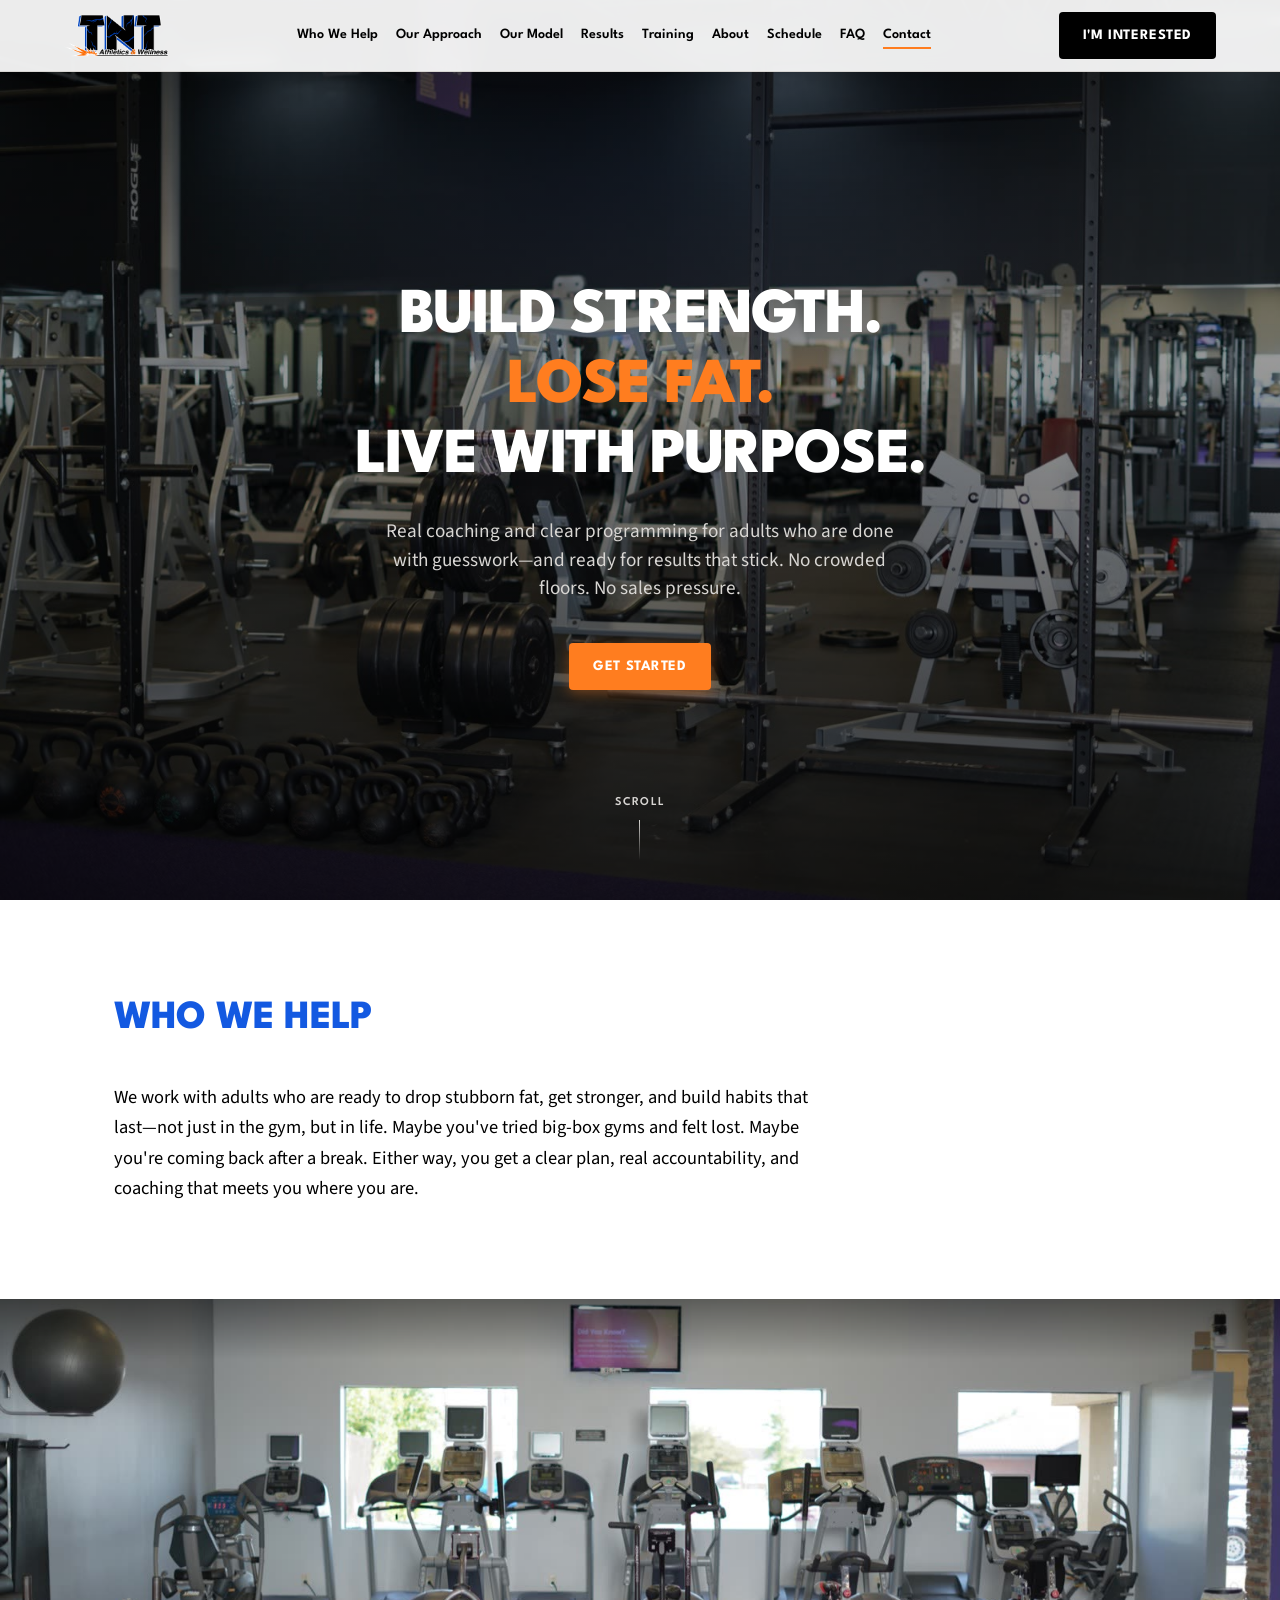
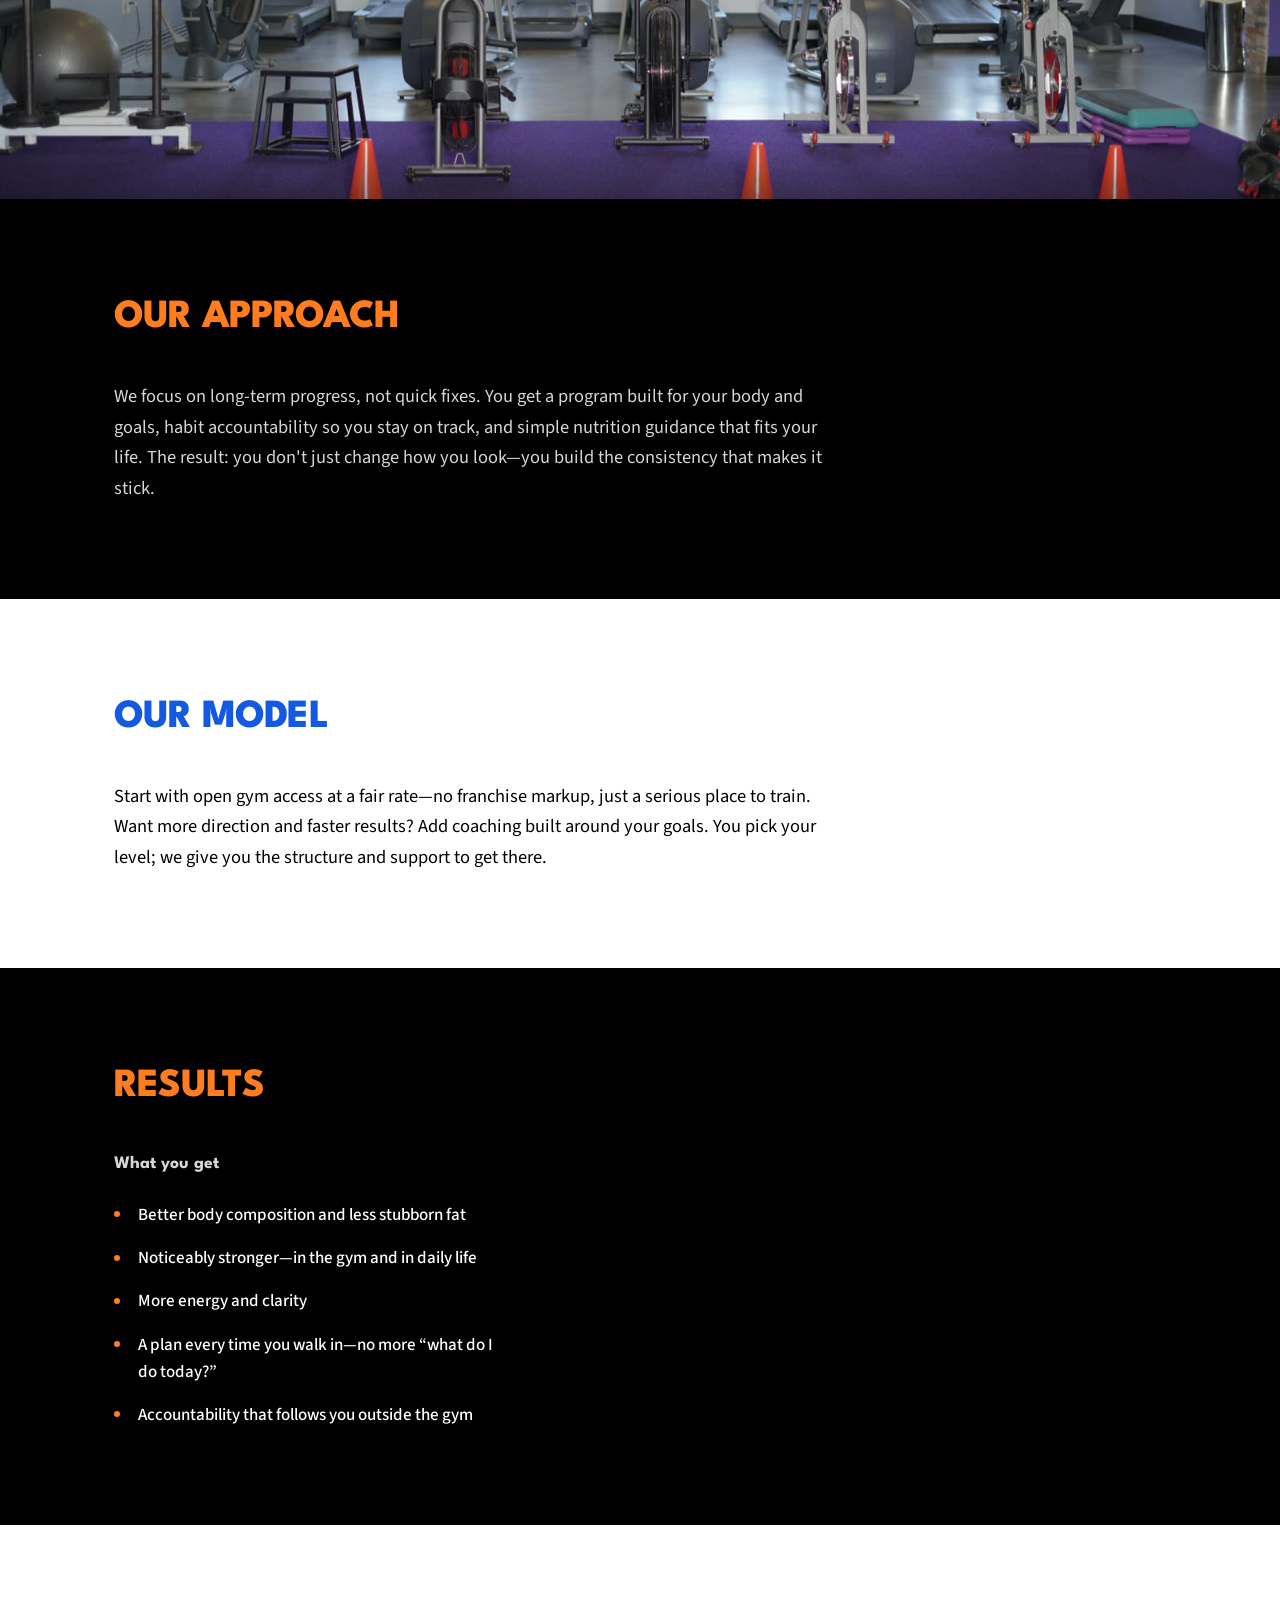
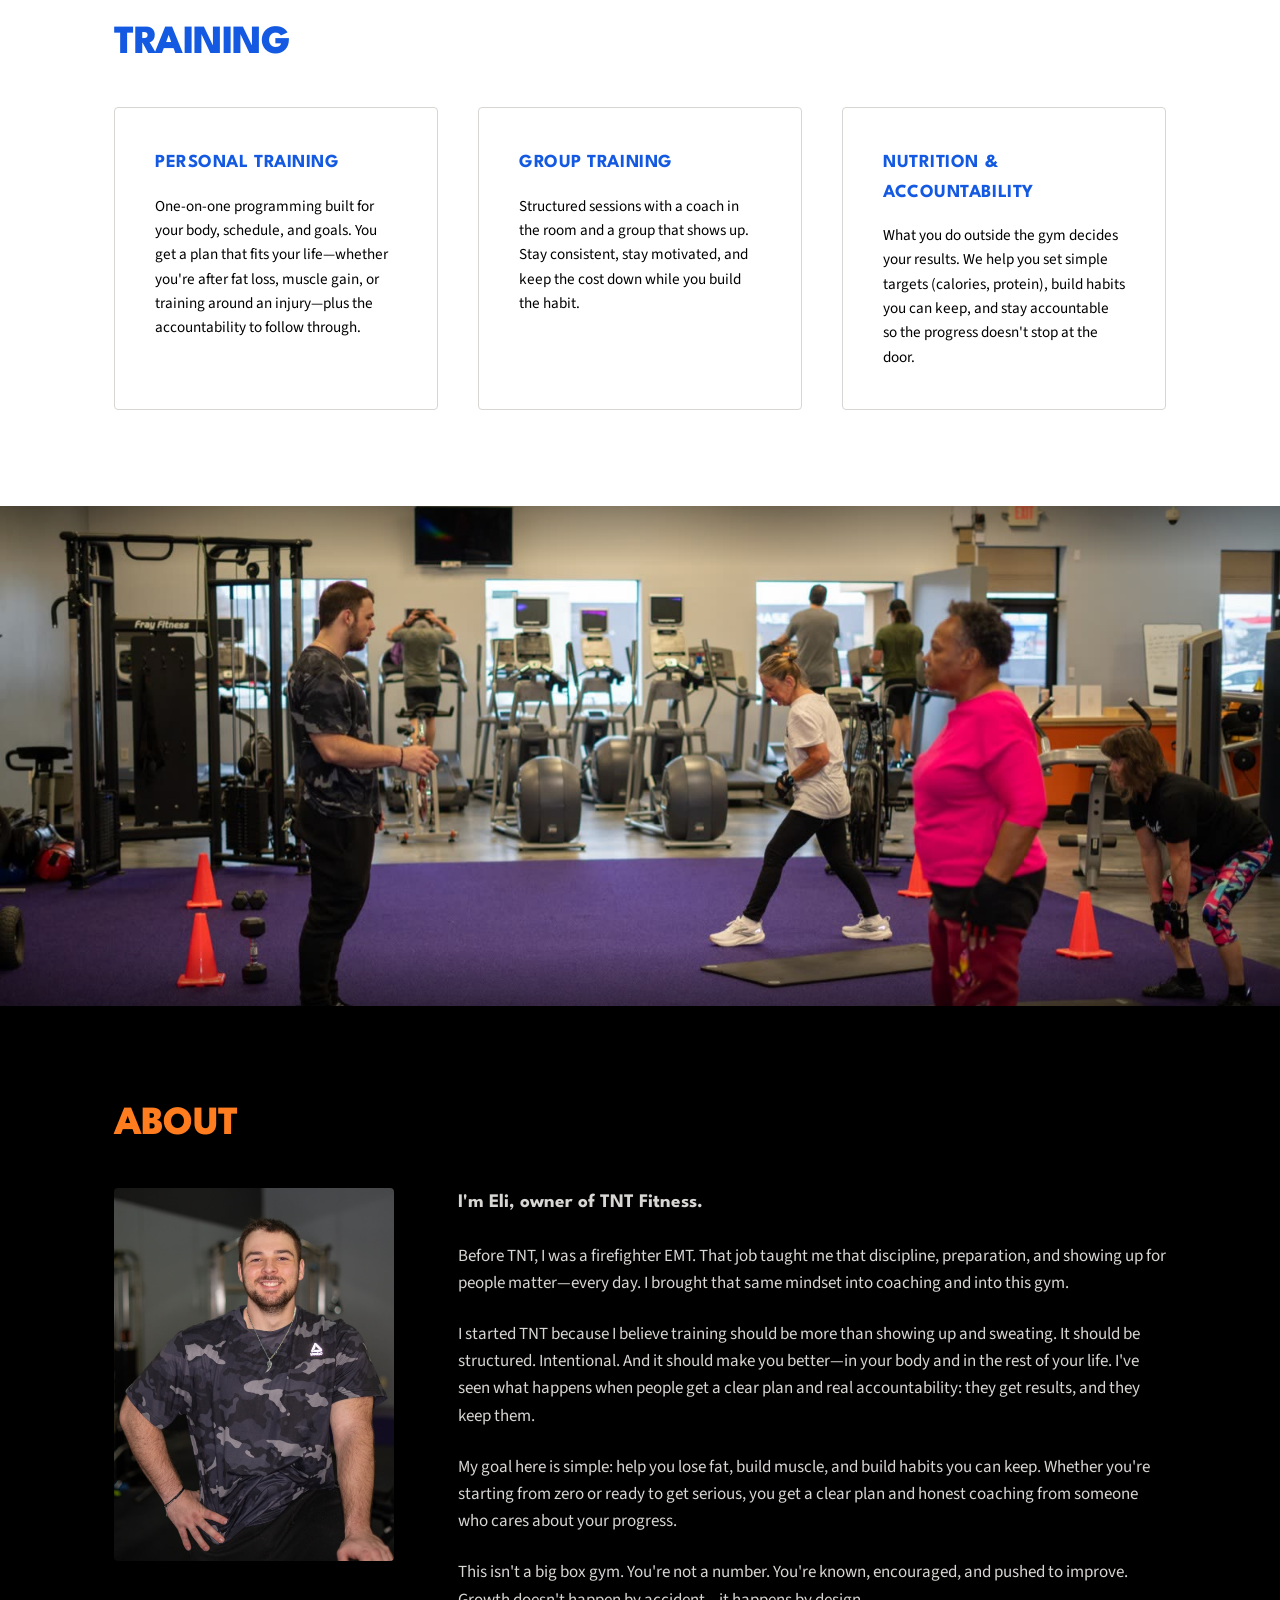
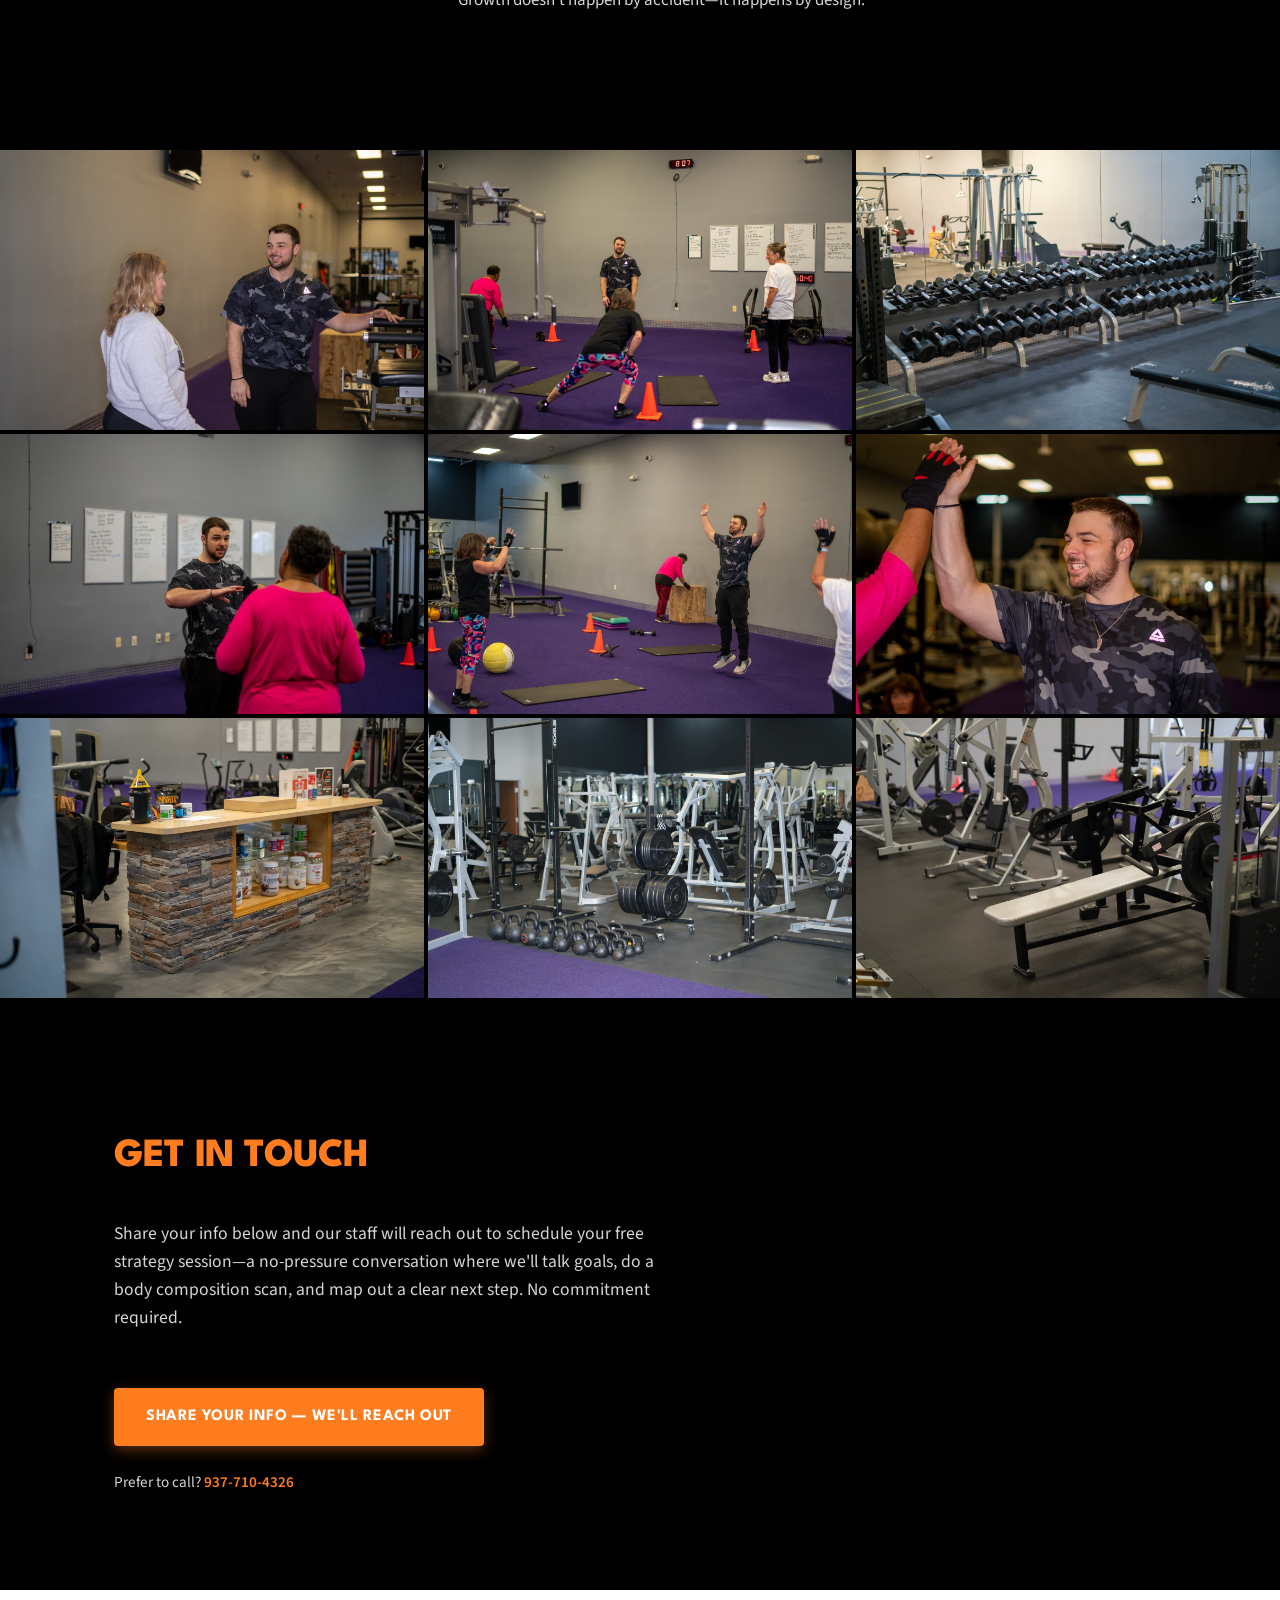
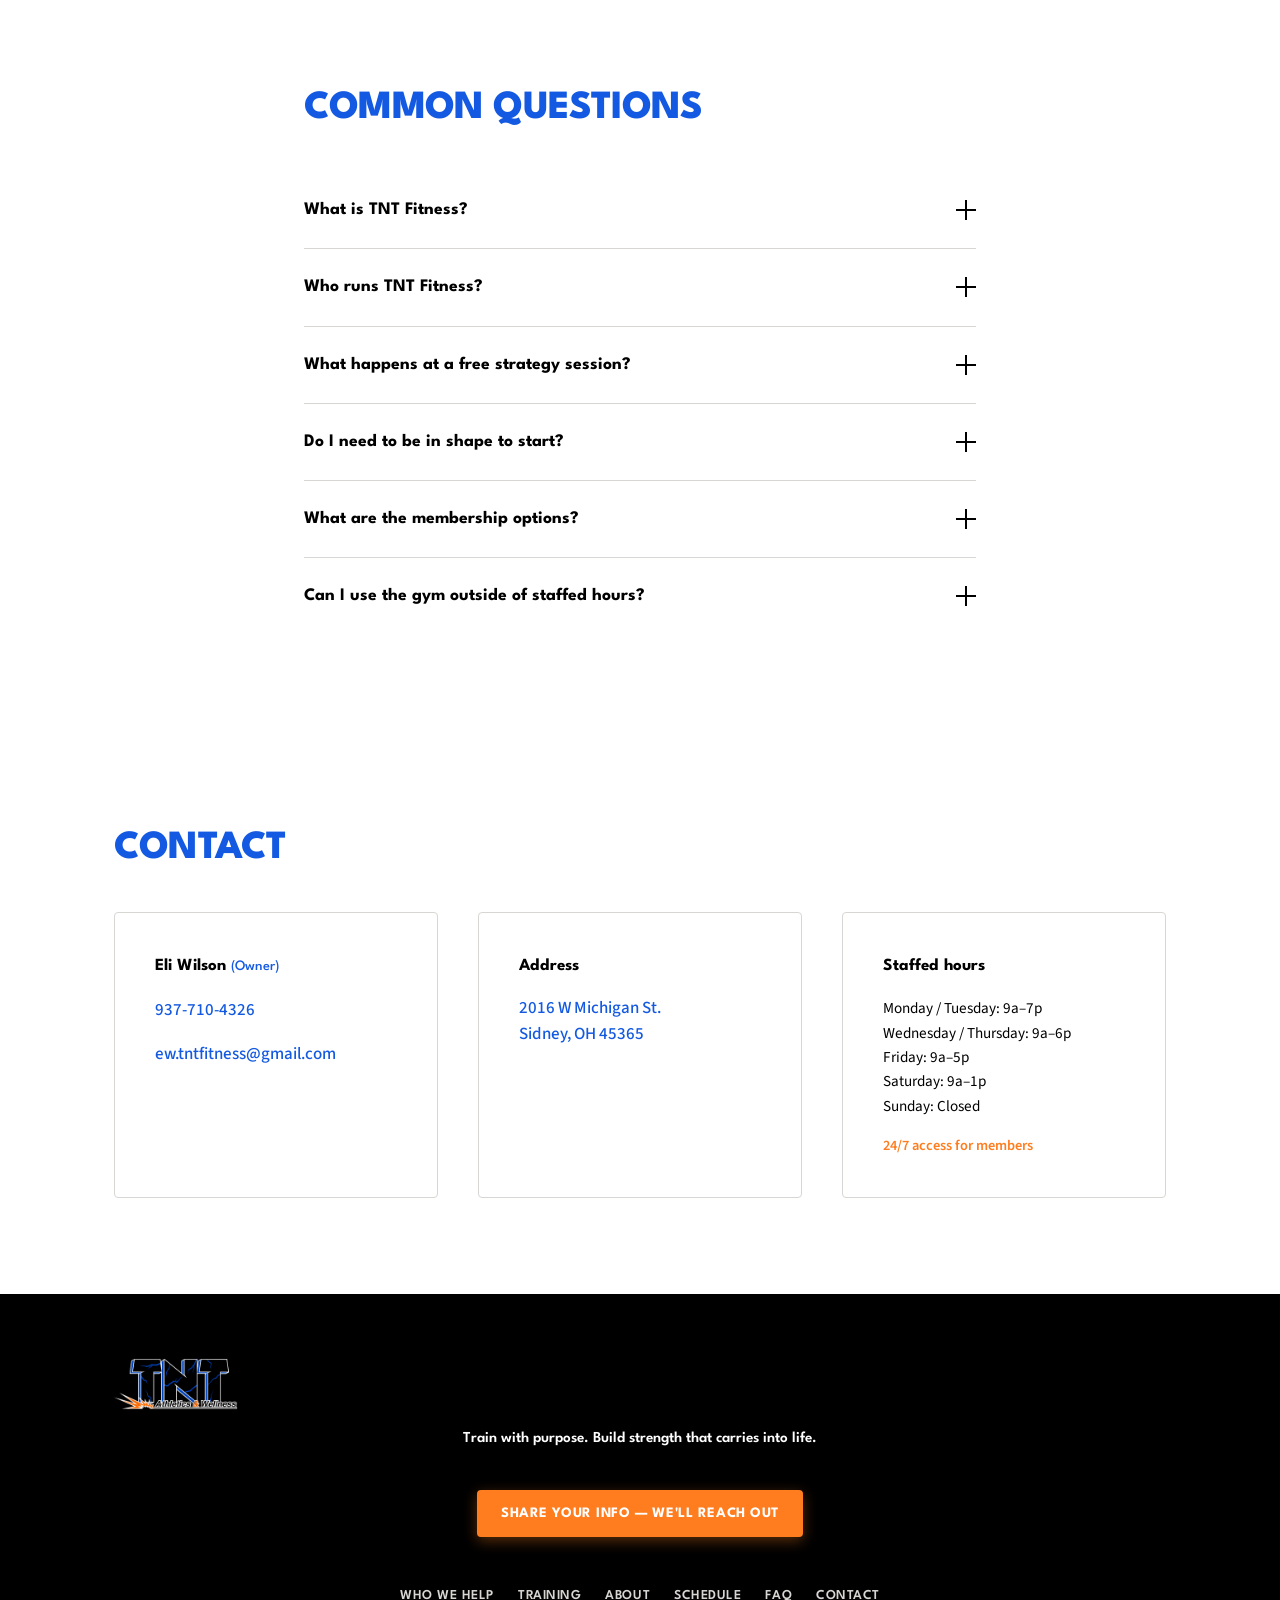
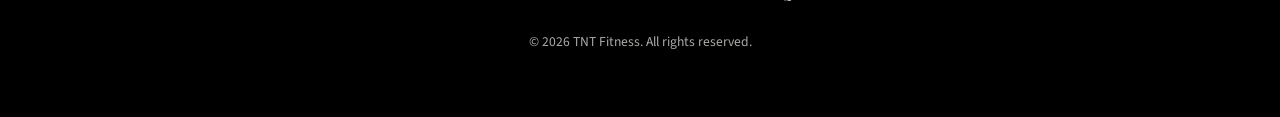
==== commit cf7275fe: "Improve social metadata and optimize site images" ====
--- a/index.html
+++ b/index.html
@@ -5,11 +5,23 @@
   <meta name="viewport" content="width=device-width, initial-scale=1.0" />
   <title>TNT Fitness — Build strength. Lose fat. Live with purpose.</title>
   <meta name="description" content="Personal training and structured programs for adults who want real results. Sidney, OH." />
+  <link rel="canonical" href="https://tntfitness.club/" />
   <meta property="og:title" content="TNT Fitness — Build strength. Lose fat. Live with purpose." />
   <meta property="og:description" content="Personal training and structured programs for adults who want real results. Sidney, OH." />
+  <meta property="og:url" content="https://tntfitness.club/" />
+  <meta property="og:site_name" content="TNT Fitness" />
   <meta property="og:type" content="website" />
-  <meta property="og:image" content="https://tntfitness.club/logo_small.jpg" />
+  <meta property="og:image" content="https://tntfitness.club/social-card.jpg" />
+  <meta property="og:image:width" content="1200" />
+  <meta property="og:image:height" content="630" />
+  <meta property="og:image:alt" content="TNT Fitness gym interior" />
+  <meta name="twitter:card" content="summary_large_image" />
+  <meta name="twitter:title" content="TNT Fitness — Build strength. Lose fat. Live with purpose." />
+  <meta name="twitter:description" content="Personal training and structured programs for adults who want real results. Sidney, OH." />
+  <meta name="twitter:image" content="https://tntfitness.club/social-card.jpg" />
+  <meta name="twitter:image:alt" content="TNT Fitness gym interior" />
   <link rel="icon" href="favicon.png" type="image/png" />
+  <link rel="apple-touch-icon" href="apple-touch-icon.png" />
   <link rel="preload" as="image" href="images/TNT-9.jpg" />
   <script type="application/ld+json">
   {
@@ -39,7 +51,7 @@
       { "@type": "OpeningHoursSpecification", "dayOfWeek": "Friday", "opens": "09:00", "closes": "17:00" },
       { "@type": "OpeningHoursSpecification", "dayOfWeek": "Saturday", "opens": "09:00", "closes": "13:00" }
     ],
-    "image": "logo_small.jpg"
+    "image": "https://tntfitness.club/social-card.jpg"
   }
   </script>
   <link rel="preconnect" href="https://fonts.googleapis.com" />
@@ -107,7 +119,7 @@
       </div>
     </section>
 
-    <div class="photo-divider"><img src="images/TNT-11.jpg" alt="TNT Fitness cardio area" loading="lazy" /></div>
+    <div class="photo-divider"><img src="images/TNT-11.jpg" alt="TNT Fitness cardio area" width="1600" height="1067" loading="lazy" decoding="async" /></div>
 
     <section id="approach" class="block block--dark" data-section>
       <div class="container">
@@ -157,13 +169,13 @@
       </div>
     </section>
 
-    <div class="photo-divider"><img src="images/TNT-New-25.jpg" alt="Group training session at TNT Fitness" loading="lazy" /></div>
+    <div class="photo-divider"><img src="images/TNT-New-25.jpg" alt="Group training session at TNT Fitness" width="1600" height="1067" loading="lazy" decoding="async" /></div>
 
     <section id="about" class="block block--dark about-block" data-section>
       <div class="container">
         <h2 class="section-head section-head--blue" data-section>About</h2>
         <div class="about-layout" data-section>
-          <img src="images/TNT-Eli.jpg" alt="Eli Wilson, owner of TNT Fitness" class="about-portrait" loading="lazy" />
+          <img src="images/TNT-Eli.jpg" alt="Eli Wilson, owner of TNT Fitness" class="about-portrait" width="1067" height="1600" loading="lazy" decoding="async" />
           <div class="about-content">
             <p class="about-lead">I'm Eli, owner of TNT Fitness.</p>
           <p>Before TNT, I was a firefighter EMT. That job taught me that discipline, preparation, and showing up for people matter—every day. I brought that same mindset into coaching and into this gym.</p>
@@ -179,15 +191,15 @@
 
     <section class="gym-gallery" data-section>
       <div class="gallery-grid">
-        <img src="images/TNT-New-11.jpg" alt="Eli coaching a member one-on-one" loading="lazy" />
-        <img src="images/TNT-New-27.jpg" alt="Group training in action" loading="lazy" />
-        <img src="images/TNT-New-1.jpg" alt="Dumbbell rack" loading="lazy" />
-        <img src="images/TNT-New-23.jpg" alt="Personal training session" loading="lazy" />
-        <img src="images/TNT-New-36.jpg" alt="Group class doing overhead exercises" loading="lazy" />
-        <img src="images/TNT-New-39.jpg" alt="High-five celebration after a workout" loading="lazy" />
-        <img src="images/TNT-New-6.jpg" alt="Front desk and supplement bar" loading="lazy" />
-        <img src="images/TNT-10.jpg" alt="Kettlebells and plates" loading="lazy" />
-        <img src="images/TNT-14.jpg" alt="Bench press area" loading="lazy" />
+        <img src="images/TNT-New-11.jpg" alt="Eli coaching a member one-on-one" width="1600" height="1067" loading="lazy" decoding="async" />
+        <img src="images/TNT-New-27.jpg" alt="Group training in action" width="1600" height="1067" loading="lazy" decoding="async" />
+        <img src="images/TNT-New-1.jpg" alt="Dumbbell rack" width="1600" height="1067" loading="lazy" decoding="async" />
+        <img src="images/TNT-New-23.jpg" alt="Personal training session" width="1600" height="1067" loading="lazy" decoding="async" />
+        <img src="images/TNT-New-36.jpg" alt="Group class doing overhead exercises" width="1600" height="1067" loading="lazy" decoding="async" />
+        <img src="images/TNT-New-39.jpg" alt="High-five celebration after a workout" width="1600" height="1067" loading="lazy" decoding="async" />
+        <img src="images/TNT-New-6.jpg" alt="Front desk and supplement bar" width="1600" height="1067" loading="lazy" decoding="async" />
+        <img src="images/TNT-10.jpg" alt="Kettlebells and plates" width="1600" height="1067" loading="lazy" decoding="async" />
+        <img src="images/TNT-14.jpg" alt="Bench press area" width="1600" height="1067" loading="lazy" decoding="async" />
       </div>
     </section>
 
